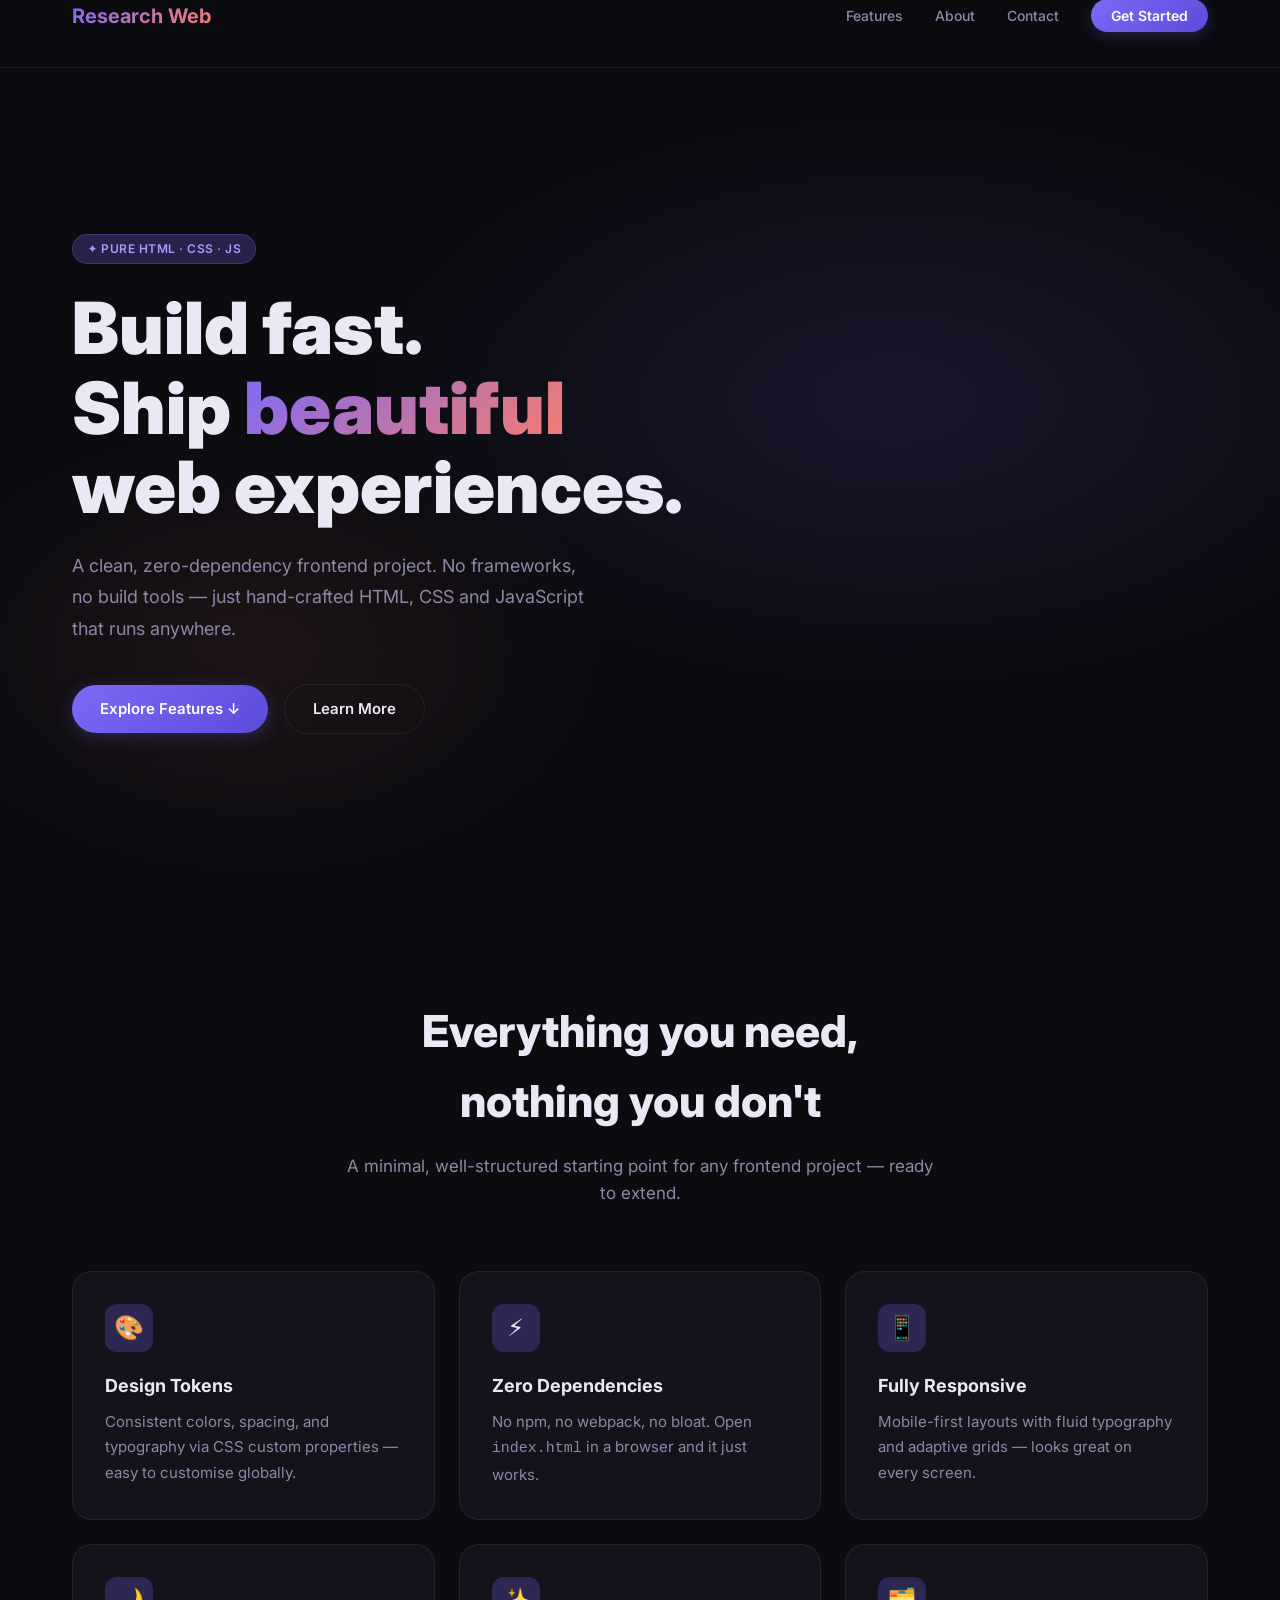
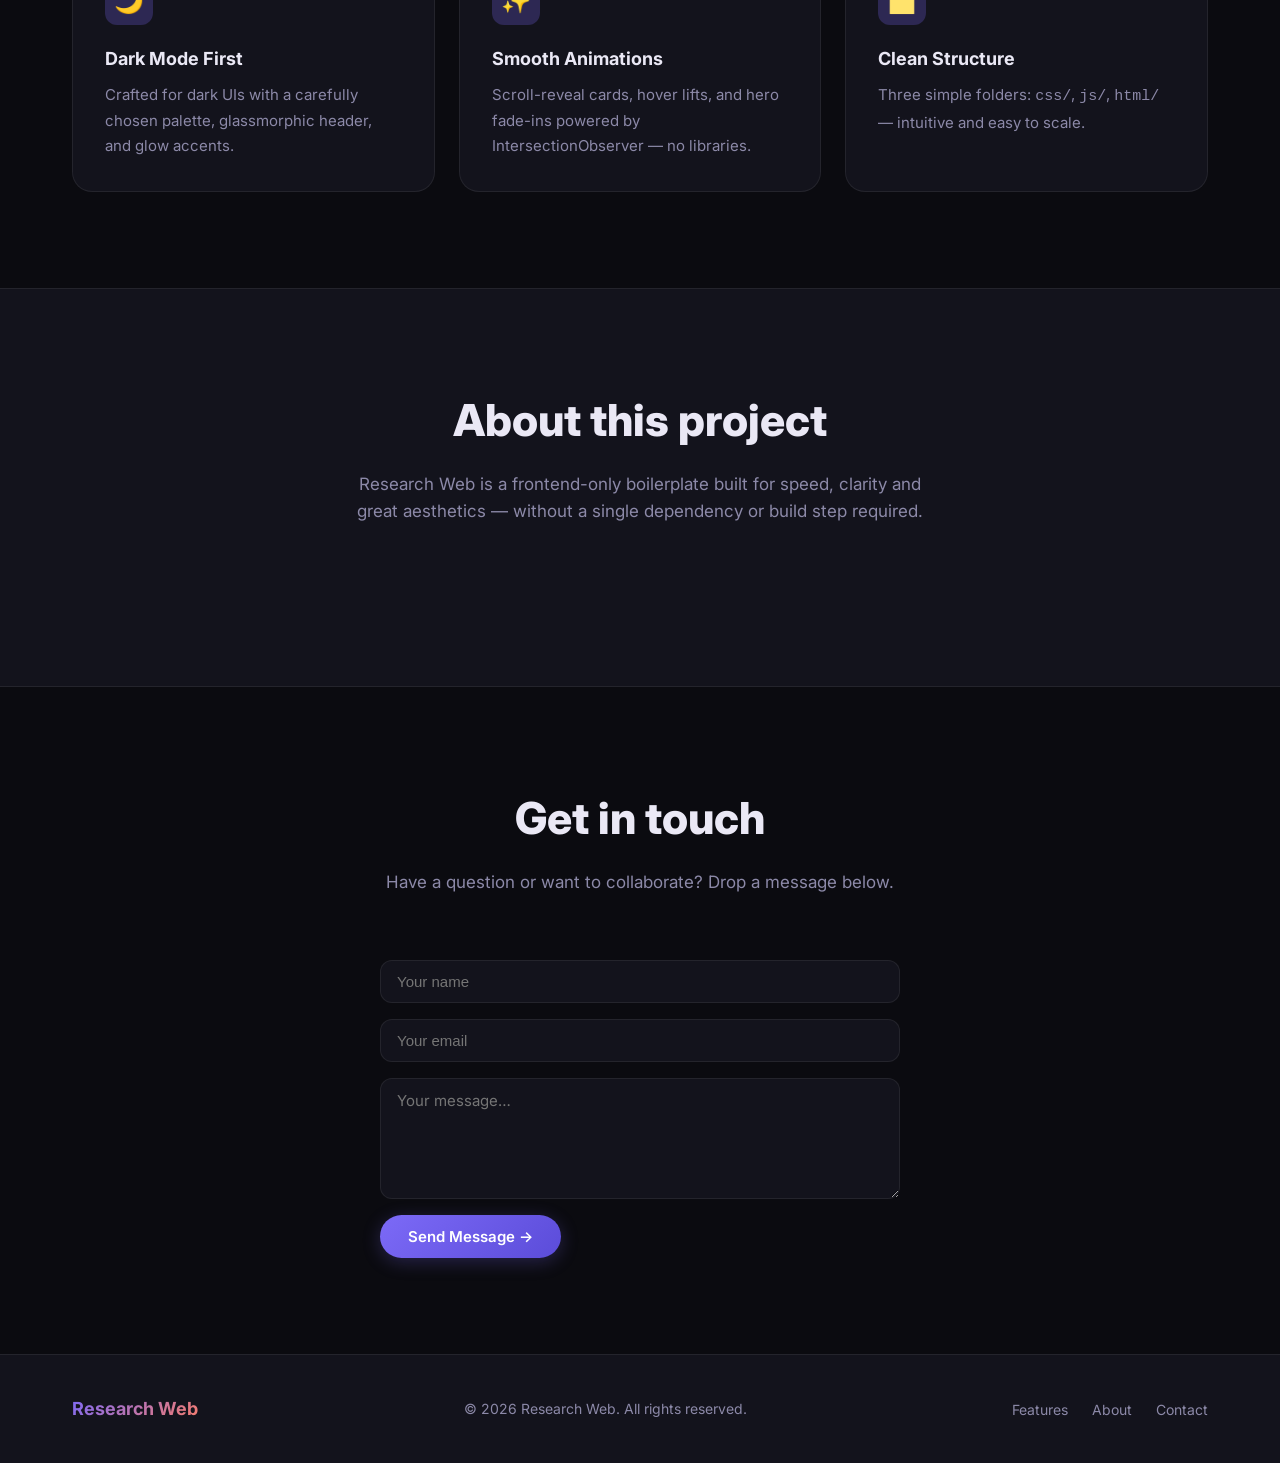
==== index.html @ eb52dd4f "set up" ====
<!DOCTYPE html>
<html lang="en">
<head>
  <meta charset="UTF-8" />
  <meta name="viewport" content="width=device-width, initial-scale=1.0" />
  <meta name="description" content="Research Web — A clean, modern frontend project built with HTML, CSS & JavaScript." />
  <title>Research Web</title>
  <link rel="stylesheet" href="css/style.css" />
</head>
<body>

  <!-- ══ HEADER ══ -->
  <header>
    <div class="container">
      <nav class="nav">
        <a href="index.html" class="nav__logo">Research Web</a>

        <ul class="nav__links" id="nav-links">
          <li><a href="#features" class="hide-mobile">Features</a></li>
          <li><a href="#about"    class="hide-mobile">About</a></li>
          <li><a href="#contact"  class="hide-mobile">Contact</a></li>
          <li><a href="#contact"  class="nav__cta">Get Started</a></li>
        </ul>

        <!-- Mobile hamburger -->
        <button id="hamburger" aria-label="Toggle menu" aria-expanded="false"
                style="display:none;flex-direction:column;gap:5px;padding:6px;">
          <span style="display:block;width:22px;height:2px;background:var(--clr-text);border-radius:2px;transition:var(--ease)"></span>
          <span style="display:block;width:22px;height:2px;background:var(--clr-text);border-radius:2px;transition:var(--ease)"></span>
          <span style="display:block;width:22px;height:2px;background:var(--clr-text);border-radius:2px;transition:var(--ease)"></span>
        </button>
      </nav>
    </div>
  </header>

  <!-- ══ HERO ══ -->
  <section class="hero">
    <div class="hero__bg"></div>
    <div class="container">
      <div class="hero__content">
        <div class="hero__badge">✦ Pure HTML · CSS · JS</div>
        <h1 class="hero__title">
          Build fast.<br />
          Ship <span class="gradient">beautiful</span><br />
          web experiences.
        </h1>
        <p class="hero__desc">
          A clean, zero-dependency frontend project. No frameworks, no build tools —
          just hand-crafted HTML, CSS and JavaScript that runs anywhere.
        </p>
        <div class="hero__actions">
          <a href="#features" class="btn btn--primary">Explore Features ↓</a>
          <a href="#about"    class="btn btn--outline">Learn More</a>
        </div>
      </div>
    </div>
  </section>

  <!-- ══ FEATURES ══ -->
  <section class="section" id="features">
    <div class="container">
      <div class="section-header">
        <h2>Everything you need, <span class="gradient-text">nothing you don't</span></h2>
        <p>A minimal, well-structured starting point for any frontend project — ready to extend.</p>
      </div>

      <div class="cards-grid">
        <article class="card">
          <div class="card__icon">🎨</div>
          <h3>Design Tokens</h3>
          <p>Consistent colors, spacing, and typography via CSS custom properties — easy to customise globally.</p>
        </article>

        <article class="card">
          <div class="card__icon">⚡</div>
          <h3>Zero Dependencies</h3>
          <p>No npm, no webpack, no bloat. Open <code>index.html</code> in a browser and it just works.</p>
        </article>

        <article class="card">
          <div class="card__icon">📱</div>
          <h3>Fully Responsive</h3>
          <p>Mobile-first layouts with fluid typography and adaptive grids — looks great on every screen.</p>
        </article>

        <article class="card">
          <div class="card__icon">🌙</div>
          <h3>Dark Mode First</h3>
          <p>Crafted for dark UIs with a carefully chosen palette, glassmorphic header, and glow accents.</p>
        </article>

        <article class="card">
          <div class="card__icon">✨</div>
          <h3>Smooth Animations</h3>
          <p>Scroll-reveal cards, hover lifts, and hero fade-ins powered by IntersectionObserver — no libraries.</p>
        </article>

        <article class="card">
          <div class="card__icon">🗂️</div>
          <h3>Clean Structure</h3>
          <p>Three simple folders: <code>css/</code>, <code>js/</code>, <code>html/</code> — intuitive and easy to scale.</p>
        </article>
      </div>
    </div>
  </section>

  <!-- ══ ABOUT ══ -->
  <section class="section section--alt" id="about">
    <div class="container">
      <div class="section-header">
        <h2>About this <span class="gradient-text">project</span></h2>
        <p>
          Research Web is a frontend-only boilerplate built for speed, clarity and great aesthetics —
          without a single dependency or build step required.
        </p>
      </div>
    </div>
  </section>

  <!-- ══ CONTACT ══ -->
  <section class="section" id="contact">
    <div class="container">
      <div class="section-header">
        <h2>Get in <span class="gradient-text">touch</span></h2>
        <p>Have a question or want to collaborate? Drop a message below.</p>
      </div>

      <form id="contact-form" style="max-width:520px;margin-inline:auto;display:flex;flex-direction:column;gap:1rem;">
        <input  type="text"  id="contact-name"  name="name"    placeholder="Your name"
                style="background:var(--clr-surface);border:1px solid var(--clr-border);border-radius:var(--radius-md);
                       padding:0.75rem 1rem;color:var(--clr-text);font-size:0.9375rem;transition:border-color var(--ease);"
                required />
        <input  type="email" id="contact-email" name="email"   placeholder="Your email"
                style="background:var(--clr-surface);border:1px solid var(--clr-border);border-radius:var(--radius-md);
                       padding:0.75rem 1rem;color:var(--clr-text);font-size:0.9375rem;transition:border-color var(--ease);"
                required />
        <textarea id="contact-msg" name="message" placeholder="Your message…" rows="5"
                style="background:var(--clr-surface);border:1px solid var(--clr-border);border-radius:var(--radius-md);
                       padding:0.75rem 1rem;color:var(--clr-text);font-size:0.9375rem;resize:vertical;
                       font-family:inherit;transition:border-color var(--ease);"
                required></textarea>
        <button type="submit" class="btn btn--primary" style="align-self:flex-start;">Send Message →</button>
      </form>
    </div>
  </section>

  <!-- ══ FOOTER ══ -->
  <footer>
    <div class="container">
      <div class="footer__inner">
        <span class="footer__logo">Research Web</span>
        <p class="footer__copy">© 2026 Research Web. All rights reserved.</p>
        <ul class="footer__links">
          <li><a href="#features">Features</a></li>
          <li><a href="#about">About</a></li>
          <li><a href="#contact">Contact</a></li>
        </ul>
      </div>
    </div>
  </footer>

  <script src="js/main.js"></script>
</body>
</html>
---- css/style.css ----
/* ============================================================
   style.css
   Research Web — Main Stylesheet
   ============================================================ */

/* ── Google Fonts ── */
@import url('https://fonts.googleapis.com/css2?family=Inter:wght@400;500;600;700;900&display=swap');

/* ── Design Tokens ── */
:root {
  --clr-bg:            #0b0b10;
  --clr-surface:       #13131c;
  --clr-surface-hover: #1c1c2b;
  --clr-border:        rgba(255, 255, 255, 0.07);

  --clr-primary:       #7c6af7;
  --clr-primary-glow:  rgba(124, 106, 247, 0.25);
  --clr-primary-light: #a898ff;
  --clr-accent:        #f77c6a;

  --clr-text:          #eae8f5;
  --clr-text-muted:    #8c89a8;

  --font:   'Inter', system-ui, sans-serif;

  --radius-sm:   6px;
  --radius-md:   12px;
  --radius-lg:   20px;
  --radius-full: 9999px;

  --shadow-md:   0 4px 20px rgba(0, 0, 0, 0.55);
  --shadow-glow: 0 0 28px rgba(124, 106, 247, 0.28);

  --ease: 260ms ease;
}

/* ── Reset ── */
*, *::before, *::after { box-sizing: border-box; margin: 0; padding: 0; }
html   { scroll-behavior: smooth; font-size: 16px; }
body   { font-family: var(--font); background: var(--clr-bg); color: var(--clr-text);
         line-height: 1.6; min-height: 100vh; -webkit-font-smoothing: antialiased; overflow-x: hidden; }
img    { display: block; max-width: 100%; }
ul     { list-style: none; }
a      { color: inherit; text-decoration: none; }
button { cursor: pointer; font-family: inherit; border: none; background: none; }

/* ── Scrollbar ── */
::-webkit-scrollbar        { width: 5px; }
::-webkit-scrollbar-track  { background: var(--clr-bg); }
::-webkit-scrollbar-thumb  { background: var(--clr-border); border-radius: var(--radius-full); }
::selection { background: var(--clr-primary); color: #fff; }

/* ── Layout ── */
.container {
  width: 100%;
  max-width: 1200px;
  margin-inline: auto;
  padding-inline: 2rem;
}

/* ── Header / Nav ── */
header {
  position: sticky;
  top: 0;
  z-index: 100;
  height: 68px;
  background: rgba(11, 11, 16, 0.85);
  border-bottom: 1px solid var(--clr-border);
  backdrop-filter: blur(16px);
  -webkit-backdrop-filter: blur(16px);
}

.nav {
  display: flex;
  align-items: center;
  justify-content: space-between;
  height: 100%;
}

.nav__logo {
  font-size: 1.25rem;
  font-weight: 700;
  background: linear-gradient(135deg, var(--clr-primary), var(--clr-accent));
  -webkit-background-clip: text;
  -webkit-text-fill-color: transparent;
  background-clip: text;
}

.nav__links {
  display: flex;
  align-items: center;
  gap: 2rem;
}

.nav__links a {
  font-size: 0.875rem;
  font-weight: 500;
  color: var(--clr-text-muted);
  transition: color var(--ease);
}
.nav__links a:hover { color: var(--clr-text); }
.nav__links a.active { color: var(--clr-primary); }

.nav__cta {
  padding: 0.5rem 1.25rem;
  background: linear-gradient(135deg, var(--clr-primary), #5b4cd9);
  color: #fff !important;
  border-radius: var(--radius-full);
  font-weight: 600 !important;
  box-shadow: 0 4px 16px var(--clr-primary-glow);
  transition: transform var(--ease), box-shadow var(--ease) !important;
}
.nav__cta:hover { transform: translateY(-2px); box-shadow: var(--shadow-glow) !important; color: #fff !important; }

/* ── Hero ── */
.hero {
  position: relative;
  display: flex;
  align-items: center;
  min-height: calc(100vh - 68px);
  padding-block: 5rem;
  overflow: hidden;
}

.hero__bg {
  position: absolute;
  inset: 0;
  background:
    radial-gradient(ellipse 60% 50% at 70% 40%, rgba(124, 106, 247, 0.12) 0%, transparent 70%),
    radial-gradient(ellipse 40% 40% at 20% 70%, rgba(247, 124, 106, 0.08) 0%, transparent 70%);
  pointer-events: none;
}

.hero__content {
  position: relative;
  max-width: 680px;
}

.hero__badge {
  display: inline-flex;
  align-items: center;
  gap: 0.4rem;
  padding: 0.3rem 0.9rem;
  background: var(--clr-primary-glow);
  border: 1px solid rgba(124, 106, 247, 0.3);
  border-radius: var(--radius-full);
  font-size: 0.75rem;
  font-weight: 600;
  color: var(--clr-primary-light);
  letter-spacing: 0.04em;
  text-transform: uppercase;
  margin-bottom: 1.5rem;
  animation: fadeInUp 0.5s ease both;
}

.hero__title {
  font-size: clamp(2.5rem, 6vw, 4.5rem);
  font-weight: 900;
  line-height: 1.1;
  margin-bottom: 1.5rem;
  animation: fadeInUp 0.5s 0.1s ease both;
}

.hero__title .gradient {
  background: linear-gradient(135deg, var(--clr-primary), var(--clr-accent));
  -webkit-background-clip: text;
  -webkit-text-fill-color: transparent;
  background-clip: text;
}

.hero__desc {
  font-size: 1.125rem;
  color: var(--clr-text-muted);
  max-width: 520px;
  margin-bottom: 2.5rem;
  animation: fadeInUp 0.5s 0.2s ease both;
  line-height: 1.75;
}

.hero__actions {
  display: flex;
  align-items: center;
  gap: 1rem;
  flex-wrap: wrap;
  animation: fadeInUp 0.5s 0.3s ease both;
}

/* ── Buttons ── */
.btn {
  display: inline-flex;
  align-items: center;
  gap: 0.4rem;
  padding: 0.75rem 1.75rem;
  font-size: 0.9375rem;
  font-weight: 600;
  border-radius: var(--radius-full);
  transition: all var(--ease);
  white-space: nowrap;
}

.btn--primary {
  background: linear-gradient(135deg, var(--clr-primary), #5b4cd9);
  color: #fff;
  box-shadow: 0 4px 18px var(--clr-primary-glow);
}
.btn--primary:hover { transform: translateY(-2px); box-shadow: var(--shadow-glow); }

.btn--outline {
  border: 1px solid var(--clr-border);
  color: var(--clr-text);
}
.btn--outline:hover { border-color: var(--clr-primary); color: var(--clr-primary); background: var(--clr-primary-glow); }

/* ── Section header ── */
.section-header {
  text-align: center;
  max-width: 600px;
  margin-inline: auto;
  margin-bottom: 4rem;
}
.section-header h2 { font-size: clamp(1.75rem, 3.5vw, 2.75rem); font-weight: 800; margin-bottom: 1rem; }
.section-header p  { color: var(--clr-text-muted); font-size: 1.0625rem; }

/* ── Cards Grid ── */
.cards-grid {
  display: grid;
  grid-template-columns: repeat(auto-fit, minmax(280px, 1fr));
  gap: 1.5rem;
}

.card {
  background: var(--clr-surface);
  border: 1px solid var(--clr-border);
  border-radius: var(--radius-lg);
  padding: 2rem;
  transition: border-color var(--ease), transform var(--ease), box-shadow var(--ease);
}
.card:hover { border-color: rgba(124, 106, 247, 0.35); transform: translateY(-5px); box-shadow: var(--shadow-md); }

.card__icon {
  width: 48px;
  height: 48px;
  background: var(--clr-primary-glow);
  border-radius: var(--radius-md);
  display: flex;
  align-items: center;
  justify-content: center;
  font-size: 1.5rem;
  margin-bottom: 1.25rem;
}

.card h3 { font-size: 1.125rem; font-weight: 700; margin-bottom: 0.5rem; }
.card p  { font-size: 0.9375rem; color: var(--clr-text-muted); line-height: 1.7; }

/* ── Section backgrounds ── */
.section { padding-block: 6rem; }
.section--alt { background: var(--clr-surface); border-top: 1px solid var(--clr-border); border-bottom: 1px solid var(--clr-border); }

/* ── Footer ── */
footer {
  background: var(--clr-surface);
  border-top: 1px solid var(--clr-border);
  padding-block: 2.5rem;
}

.footer__inner {
  display: flex;
  align-items: center;
  justify-content: space-between;
  flex-wrap: wrap;
  gap: 1rem;
}

.footer__logo {
  font-weight: 700;
  font-size: 1.125rem;
  background: linear-gradient(135deg, var(--clr-primary), var(--clr-accent));
  -webkit-background-clip: text;
  -webkit-text-fill-color: transparent;
  background-clip: text;
}

.footer__copy { font-size: 0.875rem; color: var(--clr-text-muted); }

.footer__links {
  display: flex;
  gap: 1.5rem;
}
.footer__links a { font-size: 0.875rem; color: var(--clr-text-muted); transition: color var(--ease); }
.footer__links a:hover { color: var(--clr-primary); }

/* ── Animations ── */
@keyframes fadeInUp {
  from { opacity: 0; transform: translateY(22px); }
  to   { opacity: 1; transform: translateY(0); }
}

/* ── Responsive ── */
@media (max-width: 768px) {
  .container { padding-inline: 1.25rem; }
  .section   { padding-block: 4rem; }
  .hero      { padding-block: 3rem; min-height: auto; }
  .nav__links .hide-mobile { display: none; }
  .footer__inner { flex-direction: column; text-align: center; }
  .footer__links { justify-content: center; }
}
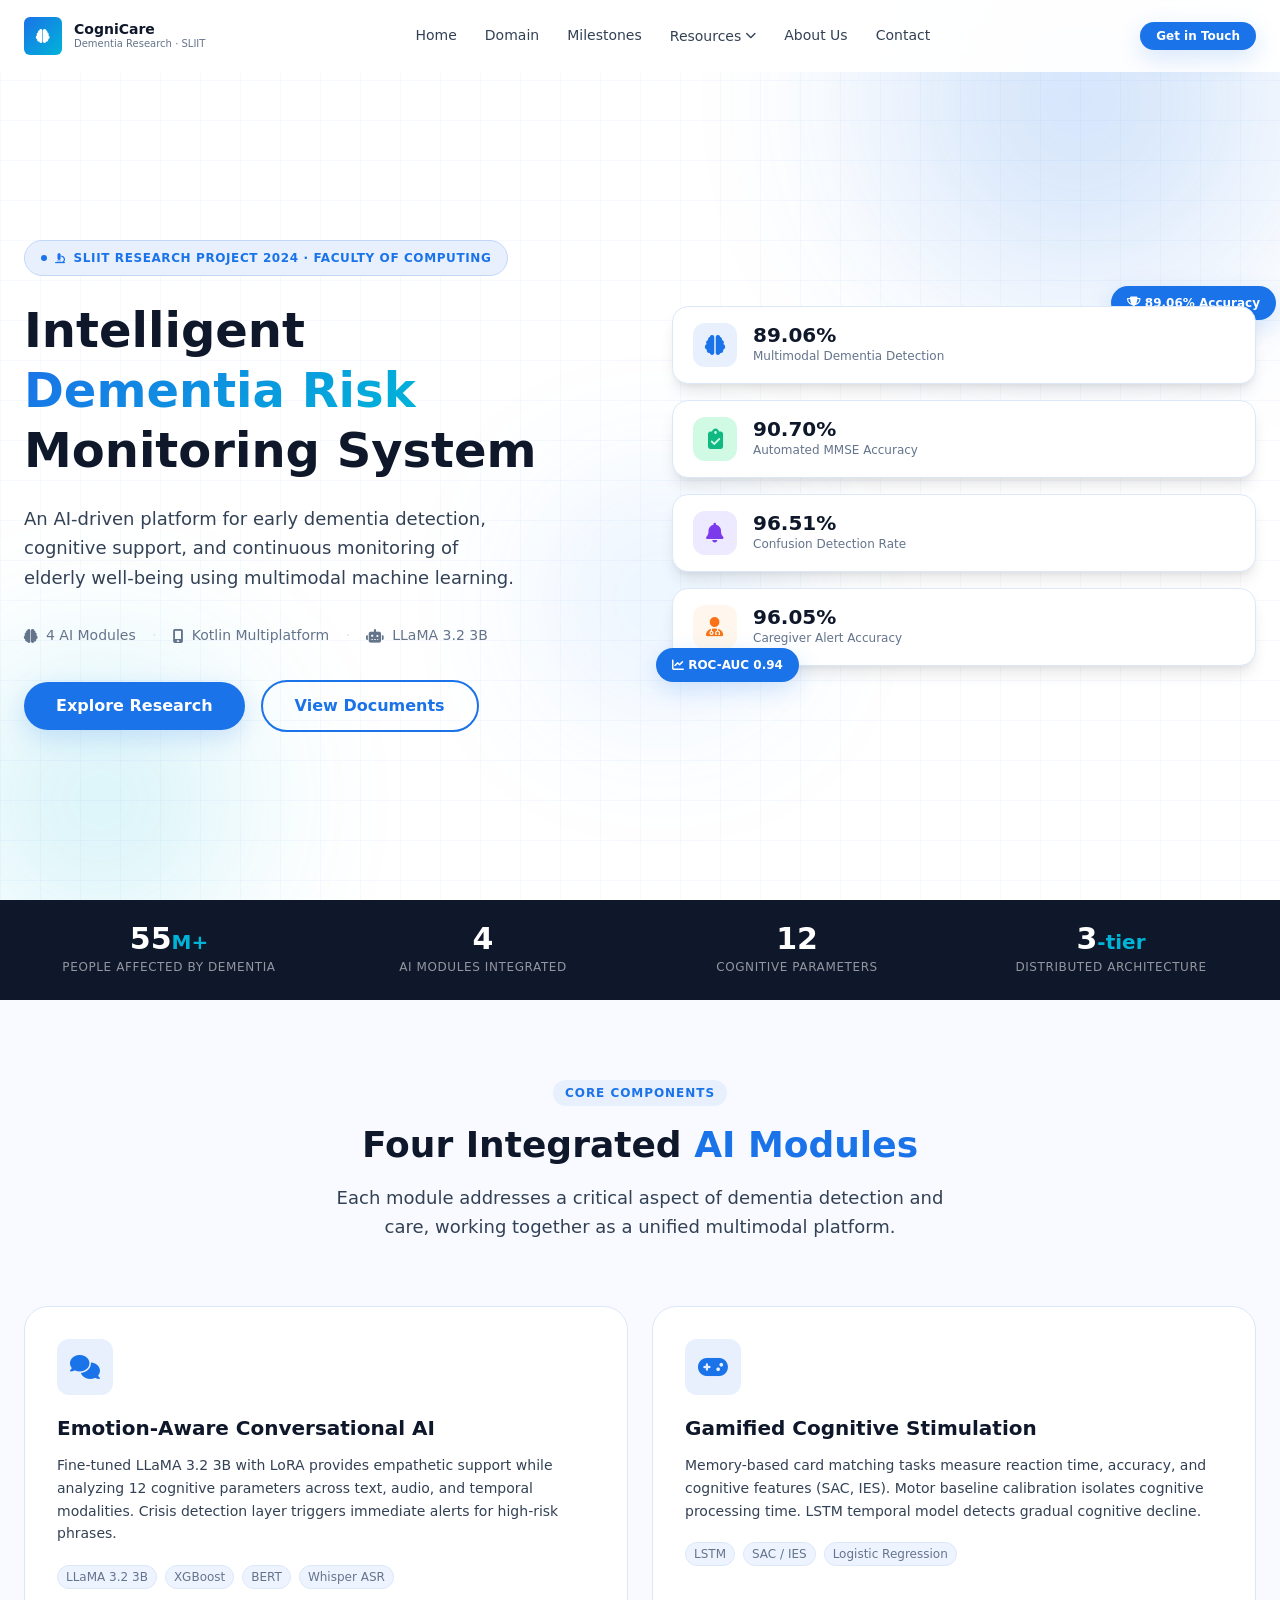
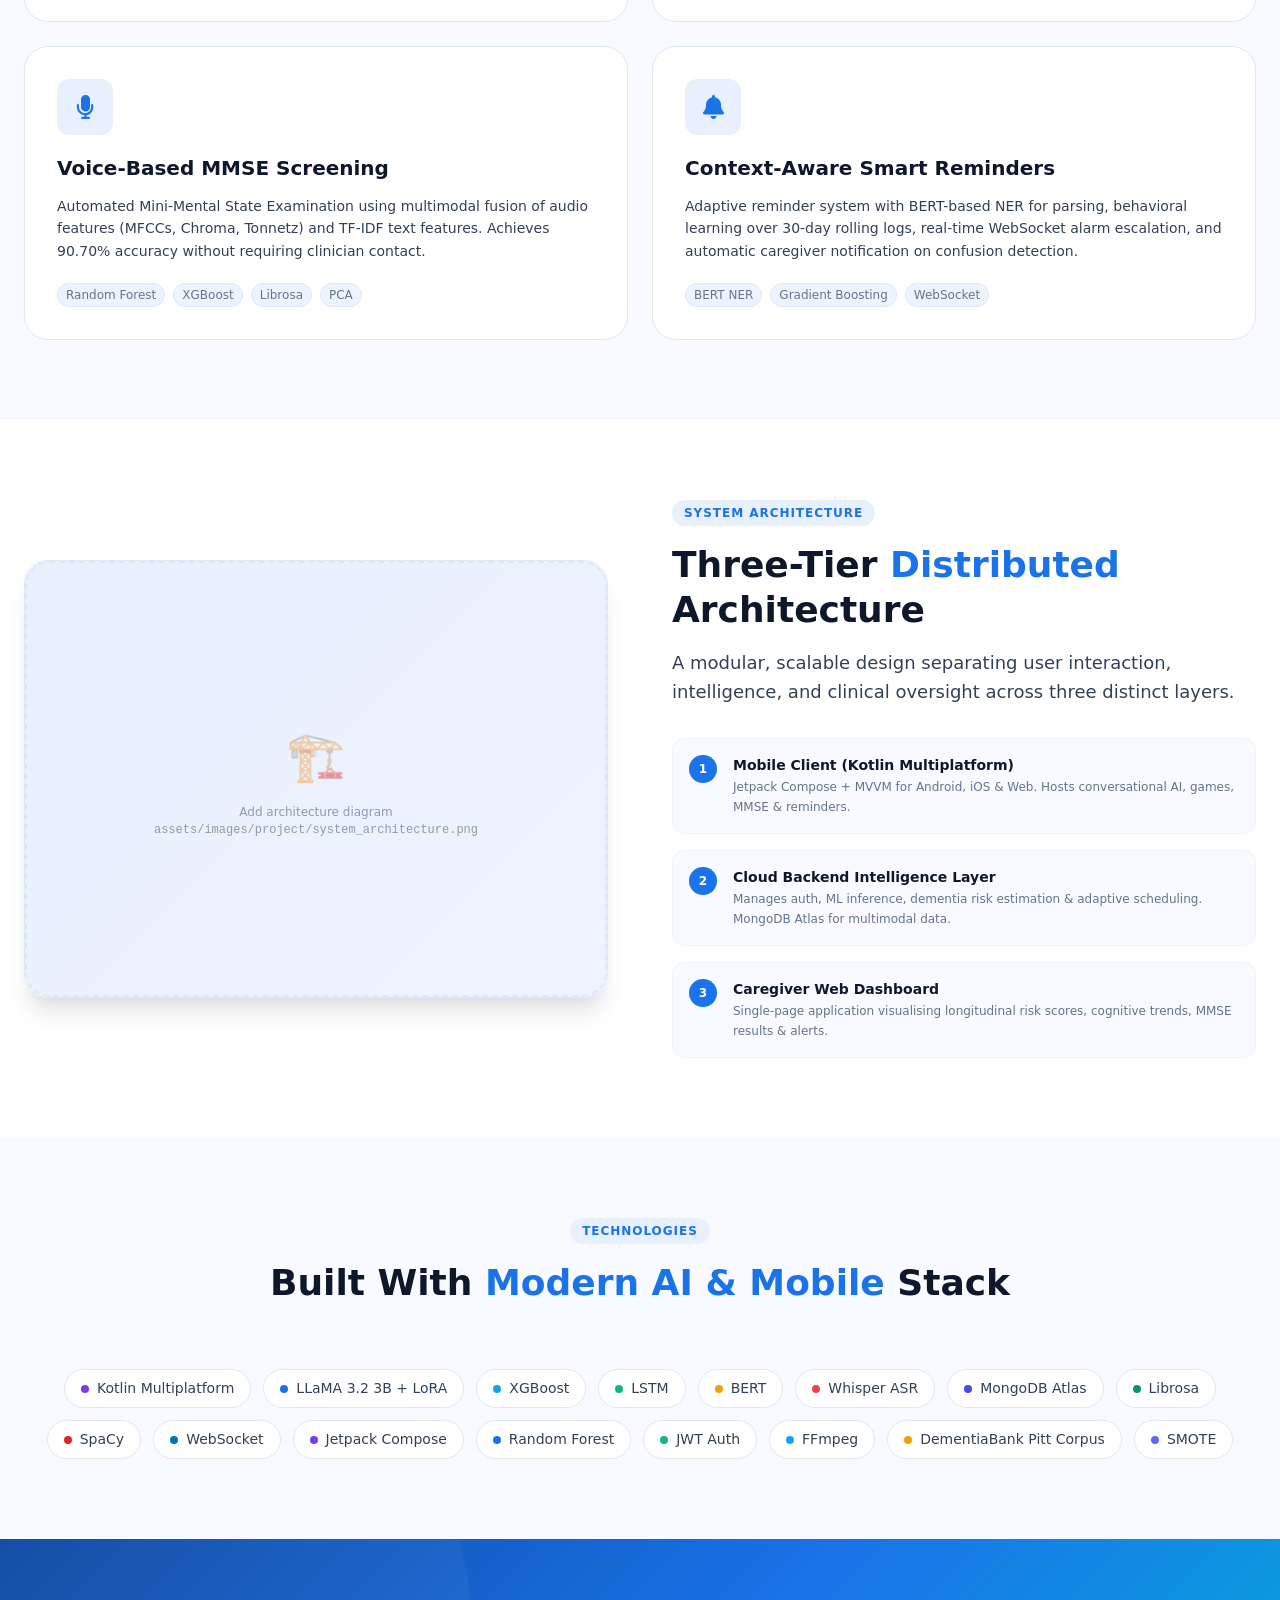
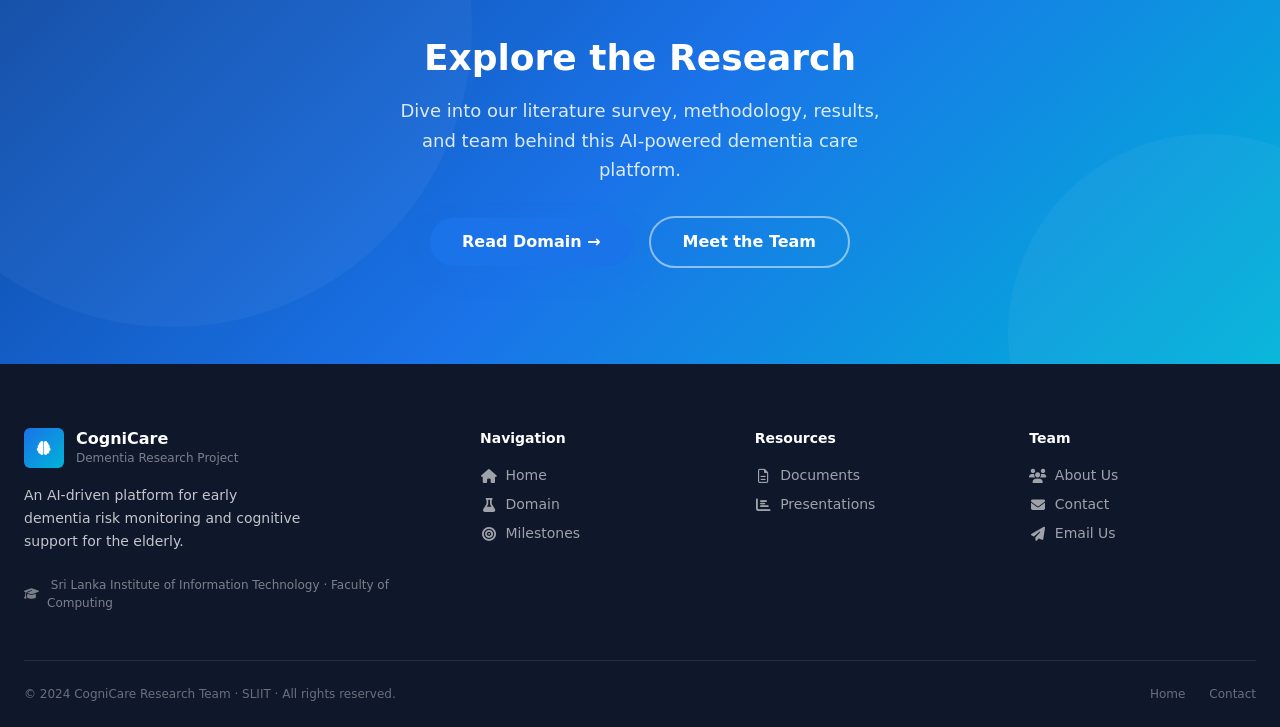
==== commit 5cc7de27: "basic web" ====
--- a/index.html
+++ b/index.html
@@ -3,162 +3,343 @@
 <head>
   <meta charset="UTF-8" />
   <meta name="viewport" content="width=device-width, initial-scale=1.0" />
-  <meta name="description" content="Research Web — A clean, modern frontend project built with HTML, CSS & JavaScript." />
-  <title>Research Web</title>
-  <link rel="stylesheet" href="css/style.css" />
+  <meta name="description" content="Intelligent Dementia Risk Monitoring and Cognitive Support System for the Elderly Well-being — SLIIT Research Project" />
+  <title>CogniCare — Dementia Risk Monitoring Research</title>
+
+  <!-- Design system -->
+  <link rel="stylesheet" href="css/main.css" />
+  <!-- Components -->
+  <link rel="stylesheet" href="css/components/navbar.css" />
+  <link rel="stylesheet" href="css/components/footer.css" />
+  <link rel="stylesheet" href="css/components/cards.css" />
+  <link rel="stylesheet" href="css/components/hero.css" />
+  <!-- Page styles -->
+  <link rel="stylesheet" href="css/pages/home.css" />
 </head>
 <body>
 
-  <!-- ══ HEADER ══ -->
-  <header>
-    <div class="container">
-      <nav class="nav">
-        <a href="index.html" class="nav__logo">Research Web</a>
-
-        <ul class="nav__links" id="nav-links">
-          <li><a href="#features" class="hide-mobile">Features</a></li>
-          <li><a href="#about"    class="hide-mobile">About</a></li>
-          <li><a href="#contact"  class="hide-mobile">Contact</a></li>
-          <li><a href="#contact"  class="nav__cta">Get Started</a></li>
-        </ul>
-
-        <!-- Mobile hamburger -->
-        <button id="hamburger" aria-label="Toggle menu" aria-expanded="false"
-                style="display:none;flex-direction:column;gap:5px;padding:6px;">
-          <span style="display:block;width:22px;height:2px;background:var(--clr-text);border-radius:2px;transition:var(--ease)"></span>
-          <span style="display:block;width:22px;height:2px;background:var(--clr-text);border-radius:2px;transition:var(--ease)"></span>
-          <span style="display:block;width:22px;height:2px;background:var(--clr-text);border-radius:2px;transition:var(--ease)"></span>
-        </button>
-      </nav>
-    </div>
-  </header>
+  <!-- ══ NAVBAR ══ -->
+  <header class="navbar" role="banner"></header>
 
   <!-- ══ HERO ══ -->
   <section class="hero">
-    <div class="hero__bg"></div>
-    <div class="container">
+    <div class="hero__bg">
+      <div class="hero__blob hero__blob--1"></div>
+      <div class="hero__blob hero__blob--2"></div>
+      <div class="hero__blob hero__blob--3"></div>
+      <div class="hero__grid"></div>
+    </div>
+
+    <div class="hero__inner">
+      <!-- Left: Content -->
       <div class="hero__content">
-        <div class="hero__badge">✦ Pure HTML · CSS · JS</div>
+        <div class="hero__tag">
+          <span class="hero__tag-dot"></span>
+          <i class="fa-solid fa-microscope" style="font-size:10px"></i>
+          SLIIT Research Project 2024 · Faculty of Computing
+        </div>
+
         <h1 class="hero__title">
-          Build fast.<br />
-          Ship <span class="gradient">beautiful</span><br />
-          web experiences.
+          Intelligent<br />
+          <span class="hero__title-highlight">Dementia Risk</span><br />
+          Monitoring System
         </h1>
-        <p class="hero__desc">
-          A clean, zero-dependency frontend project. No frameworks, no build tools —
-          just hand-crafted HTML, CSS and JavaScript that runs anywhere.
+
+        <p class="hero__subtitle">
+          An AI-driven platform for early dementia detection, cognitive support,
+          and continuous monitoring of elderly well-being using multimodal machine learning.
         </p>
+
+        <div class="hero__meta">
+          <span class="hero__meta-item"><i class="fa-solid fa-brain"></i> 4 AI Modules</span>
+          <span class="hero__meta-dot">·</span>
+          <span class="hero__meta-item"><i class="fa-solid fa-mobile-screen"></i> Kotlin Multiplatform</span>
+          <span class="hero__meta-dot">·</span>
+          <span class="hero__meta-item"><i class="fa-solid fa-robot"></i> LLaMA 3.2 3B</span>
+        </div>
+
         <div class="hero__actions">
-          <a href="#features" class="btn btn--primary">Explore Features ↓</a>
-          <a href="#about"    class="btn btn--outline">Learn More</a>
-        </div>
-      </div>
-    </div>
-  </section>
-
-  <!-- ══ FEATURES ══ -->
-  <section class="section" id="features">
+          <a href="html/domain.html" class="btn btn--primary btn--lg">Explore Research</a>
+          <a href="html/documents.html" class="btn btn--outline btn--lg">View Documents</a>
+        </div>
+      </div>
+
+      <!-- Right: Metrics visual -->
+      <div class="hero__visual">
+        <div class="hero__float-badge hero__float-badge--1">
+          <i class="fa-solid fa-trophy"></i> 89.06% Accuracy
+        </div>
+
+        <div class="hero__card-stack">
+          <div class="hero__metric">
+            <div class="hero__metric-icon hero__metric-icon--blue">
+              <i class="fa-solid fa-brain" style="color:var(--clr-primary)"></i>
+            </div>
+            <div class="hero__metric-body">
+              <div class="hero__metric-value"
+                   data-counter data-target="89.06" data-suffix="%" data-decimals="2">89.06%</div>
+              <div class="hero__metric-label">Multimodal Dementia Detection</div>
+            </div>
+          </div>
+
+          <div class="hero__metric">
+            <div class="hero__metric-icon hero__metric-icon--green">
+              <i class="fa-solid fa-clipboard-check" style="color:#10b981"></i>
+            </div>
+            <div class="hero__metric-body">
+              <div class="hero__metric-value"
+                   data-counter data-target="90.70" data-suffix="%" data-decimals="2">90.70%</div>
+              <div class="hero__metric-label">Automated MMSE Accuracy</div>
+            </div>
+          </div>
+
+          <div class="hero__metric">
+            <div class="hero__metric-icon hero__metric-icon--purple">
+              <i class="fa-solid fa-bell" style="color:#7c3aed"></i>
+            </div>
+            <div class="hero__metric-body">
+              <div class="hero__metric-value"
+                   data-counter data-target="96.51" data-suffix="%" data-decimals="2">96.51%</div>
+              <div class="hero__metric-label">Confusion Detection Rate</div>
+            </div>
+          </div>
+
+          <div class="hero__metric">
+            <div class="hero__metric-icon hero__metric-icon--orange">
+              <i class="fa-solid fa-user-doctor" style="color:#f97316"></i>
+            </div>
+            <div class="hero__metric-body">
+              <div class="hero__metric-value"
+                   data-counter data-target="96.05" data-suffix="%" data-decimals="2">96.05%</div>
+              <div class="hero__metric-label">Caregiver Alert Accuracy</div>
+            </div>
+          </div>
+        </div>
+
+        <div class="hero__float-badge hero__float-badge--2">
+          <i class="fa-solid fa-chart-line"></i> ROC-AUC 0.94
+        </div>
+      </div>
+    </div>
+  </section>
+
+  <!-- ══ STATS BAR ══ -->
+  <div class="stats-bar">
+    <div class="container">
+      <div class="stats-bar__inner">
+        <div class="stats-bar__item">
+          <div class="stats-bar__value">
+            <span data-counter data-target="55" data-suffix="">55</span><span class="unit">M+</span>
+          </div>
+          <div class="stats-bar__label">People Affected by Dementia</div>
+        </div>
+        <div class="stats-bar__item">
+          <div class="stats-bar__value">
+            <span data-counter data-target="4">4</span><span class="unit"></span>
+          </div>
+          <div class="stats-bar__label">AI Modules Integrated</div>
+        </div>
+        <div class="stats-bar__item">
+          <div class="stats-bar__value">
+            <span data-counter data-target="12">12</span><span class="unit"></span>
+          </div>
+          <div class="stats-bar__label">Cognitive Parameters</div>
+        </div>
+        <div class="stats-bar__item">
+          <div class="stats-bar__value">
+            <span data-counter data-target="3">3</span><span class="unit">-tier</span>
+          </div>
+          <div class="stats-bar__label">Distributed Architecture</div>
+        </div>
+      </div>
+    </div>
+  </div>
+
+  <!-- ══ MODULES ══ -->
+  <section class="section modules-section">
     <div class="container">
       <div class="section-header">
-        <h2>Everything you need, <span class="gradient-text">nothing you don't</span></h2>
-        <p>A minimal, well-structured starting point for any frontend project — ready to extend.</p>
-      </div>
-
-      <div class="cards-grid">
-        <article class="card">
-          <div class="card__icon">🎨</div>
-          <h3>Design Tokens</h3>
-          <p>Consistent colors, spacing, and typography via CSS custom properties — easy to customise globally.</p>
-        </article>
-
-        <article class="card">
-          <div class="card__icon">⚡</div>
-          <h3>Zero Dependencies</h3>
-          <p>No npm, no webpack, no bloat. Open <code>index.html</code> in a browser and it just works.</p>
-        </article>
-
-        <article class="card">
-          <div class="card__icon">📱</div>
-          <h3>Fully Responsive</h3>
-          <p>Mobile-first layouts with fluid typography and adaptive grids — looks great on every screen.</p>
-        </article>
-
-        <article class="card">
-          <div class="card__icon">🌙</div>
-          <h3>Dark Mode First</h3>
-          <p>Crafted for dark UIs with a carefully chosen palette, glassmorphic header, and glow accents.</p>
-        </article>
-
-        <article class="card">
-          <div class="card__icon">✨</div>
-          <h3>Smooth Animations</h3>
-          <p>Scroll-reveal cards, hover lifts, and hero fade-ins powered by IntersectionObserver — no libraries.</p>
-        </article>
-
-        <article class="card">
-          <div class="card__icon">🗂️</div>
-          <h3>Clean Structure</h3>
-          <p>Three simple folders: <code>css/</code>, <code>js/</code>, <code>html/</code> — intuitive and easy to scale.</p>
-        </article>
-      </div>
-    </div>
-  </section>
-
-  <!-- ══ ABOUT ══ -->
-  <section class="section section--alt" id="about">
-    <div class="container">
-      <div class="section-header">
-        <h2>About this <span class="gradient-text">project</span></h2>
-        <p>
-          Research Web is a frontend-only boilerplate built for speed, clarity and great aesthetics —
-          without a single dependency or build step required.
+        <span class="section-label">Core Components</span>
+        <h2 class="section-title">Four Integrated <span>AI Modules</span></h2>
+        <p class="section-desc">
+          Each module addresses a critical aspect of dementia detection and care,
+          working together as a unified multimodal platform.
         </p>
       </div>
-    </div>
-  </section>
-
-  <!-- ══ CONTACT ══ -->
-  <section class="section" id="contact">
-    <div class="container">
-      <div class="section-header">
-        <h2>Get in <span class="gradient-text">touch</span></h2>
-        <p>Have a question or want to collaborate? Drop a message below.</p>
-      </div>
-
-      <form id="contact-form" style="max-width:520px;margin-inline:auto;display:flex;flex-direction:column;gap:1rem;">
-        <input  type="text"  id="contact-name"  name="name"    placeholder="Your name"
-                style="background:var(--clr-surface);border:1px solid var(--clr-border);border-radius:var(--radius-md);
-                       padding:0.75rem 1rem;color:var(--clr-text);font-size:0.9375rem;transition:border-color var(--ease);"
-                required />
-        <input  type="email" id="contact-email" name="email"   placeholder="Your email"
-                style="background:var(--clr-surface);border:1px solid var(--clr-border);border-radius:var(--radius-md);
-                       padding:0.75rem 1rem;color:var(--clr-text);font-size:0.9375rem;transition:border-color var(--ease);"
-                required />
-        <textarea id="contact-msg" name="message" placeholder="Your message…" rows="5"
-                style="background:var(--clr-surface);border:1px solid var(--clr-border);border-radius:var(--radius-md);
-                       padding:0.75rem 1rem;color:var(--clr-text);font-size:0.9375rem;resize:vertical;
-                       font-family:inherit;transition:border-color var(--ease);"
-                required></textarea>
-        <button type="submit" class="btn btn--primary" style="align-self:flex-start;">Send Message →</button>
-      </form>
+
+      <div class="modules-grid" data-stagger>
+
+        <div class="feature-card reveal">
+          <div class="feature-card__icon"><i class="fa-solid fa-comments"></i></div>
+          <h3 class="feature-card__title">Emotion-Aware Conversational AI</h3>
+          <p class="feature-card__desc">
+            Fine-tuned LLaMA 3.2 3B with LoRA provides empathetic support while analyzing
+            12 cognitive parameters across text, audio, and temporal modalities. Crisis
+            detection layer triggers immediate alerts for high-risk phrases.
+          </p>
+          <div class="feature-card__tags">
+            <span class="feature-card__tag">LLaMA 3.2 3B</span>
+            <span class="feature-card__tag">XGBoost</span>
+            <span class="feature-card__tag">BERT</span>
+            <span class="feature-card__tag">Whisper ASR</span>
+          </div>
+        </div>
+
+        <div class="feature-card reveal reveal-delay-1">
+          <div class="feature-card__icon"><i class="fa-solid fa-gamepad"></i></div>
+          <h3 class="feature-card__title">Gamified Cognitive Stimulation</h3>
+          <p class="feature-card__desc">
+            Memory-based card matching tasks measure reaction time, accuracy, and cognitive
+            features (SAC, IES). Motor baseline calibration isolates cognitive processing
+            time. LSTM temporal model detects gradual cognitive decline.
+          </p>
+          <div class="feature-card__tags">
+            <span class="feature-card__tag">LSTM</span>
+            <span class="feature-card__tag">SAC / IES</span>
+            <span class="feature-card__tag">Logistic Regression</span>
+          </div>
+        </div>
+
+        <div class="feature-card reveal reveal-delay-2">
+          <div class="feature-card__icon"><i class="fa-solid fa-microphone"></i></div>
+          <h3 class="feature-card__title">Voice-Based MMSE Screening</h3>
+          <p class="feature-card__desc">
+            Automated Mini-Mental State Examination using multimodal fusion of audio
+            features (MFCCs, Chroma, Tonnetz) and TF-IDF text features. Achieves
+            90.70% accuracy without requiring clinician contact.
+          </p>
+          <div class="feature-card__tags">
+            <span class="feature-card__tag">Random Forest</span>
+            <span class="feature-card__tag">XGBoost</span>
+            <span class="feature-card__tag">Librosa</span>
+            <span class="feature-card__tag">PCA</span>
+          </div>
+        </div>
+
+        <div class="feature-card reveal reveal-delay-3">
+          <div class="feature-card__icon"><i class="fa-solid fa-bell"></i></div>
+          <h3 class="feature-card__title">Context-Aware Smart Reminders</h3>
+          <p class="feature-card__desc">
+            Adaptive reminder system with BERT-based NER for parsing, behavioral learning
+            over 30-day rolling logs, real-time WebSocket alarm escalation, and automatic
+            caregiver notification on confusion detection.
+          </p>
+          <div class="feature-card__tags">
+            <span class="feature-card__tag">BERT NER</span>
+            <span class="feature-card__tag">Gradient Boosting</span>
+            <span class="feature-card__tag">WebSocket</span>
+          </div>
+        </div>
+
+      </div>
+    </div>
+  </section>
+
+  <!-- ══ ARCHITECTURE ══ -->
+  <section class="section arch-section">
+    <div class="container">
+      <div class="arch-inner">
+        <!-- Visual -->
+        <div class="reveal-left">
+          <div class="arch-visual">
+            <!-- Replace src with: assets/images/project/system_architecture.png -->
+            <img src="assets/images/project/system_architecture.png"
+                 alt="Three-tier system architecture diagram"
+                 onerror="this.parentElement.innerHTML='<div class=\'arch-visual-placeholder\'><div class=\'arch-visual-placeholder__icon\'>🏗️</div><div class=\'arch-visual-placeholder__text\'>Add architecture diagram<br><code>assets/images/project/system_architecture.png</code></div></div>'" />
+          </div>
+        </div>
+
+        <!-- Text -->
+        <div class="reveal-right">
+          <span class="section-label">System Architecture</span>
+          <h2 class="section-title" style="text-align:left;margin-bottom:var(--space-4)">
+            Three-Tier <span>Distributed</span> Architecture
+          </h2>
+          <p class="section-desc" style="text-align:left;margin-inline:0;margin-bottom:var(--space-8)">
+            A modular, scalable design separating user interaction, intelligence,
+            and clinical oversight across three distinct layers.
+          </p>
+
+          <div class="arch-list">
+            <div class="arch-list-item">
+              <div class="arch-list-item__num">1</div>
+              <div>
+                <div class="arch-list-item__title">Mobile Client (Kotlin Multiplatform)</div>
+                <div class="arch-list-item__desc">Jetpack Compose + MVVM for Android, iOS &amp; Web. Hosts conversational AI, games, MMSE &amp; reminders.</div>
+              </div>
+            </div>
+            <div class="arch-list-item">
+              <div class="arch-list-item__num">2</div>
+              <div>
+                <div class="arch-list-item__title">Cloud Backend Intelligence Layer</div>
+                <div class="arch-list-item__desc">Manages auth, ML inference, dementia risk estimation &amp; adaptive scheduling. MongoDB Atlas for multimodal data.</div>
+              </div>
+            </div>
+            <div class="arch-list-item">
+              <div class="arch-list-item__num">3</div>
+              <div>
+                <div class="arch-list-item__title">Caregiver Web Dashboard</div>
+                <div class="arch-list-item__desc">Single-page application visualising longitudinal risk scores, cognitive trends, MMSE results &amp; alerts.</div>
+              </div>
+            </div>
+          </div>
+        </div>
+      </div>
+    </div>
+  </section>
+
+  <!-- ══ TECH STACK ══ -->
+  <section class="section tech-section">
+    <div class="container">
+      <div class="section-header reveal">
+        <span class="section-label">Technologies</span>
+        <h2 class="section-title">Built With <span>Modern AI & Mobile</span> Stack</h2>
+      </div>
+
+      <div class="tech-grid reveal">
+        <span class="tech-pill"><span class="tech-pill__dot" style="background:#7c3aed"></span>Kotlin Multiplatform</span>
+        <span class="tech-pill"><span class="tech-pill__dot" style="background:#1a73e8"></span>LLaMA 3.2 3B + LoRA</span>
+        <span class="tech-pill"><span class="tech-pill__dot" style="background:#0ea5e9"></span>XGBoost</span>
+        <span class="tech-pill"><span class="tech-pill__dot" style="background:#10b981"></span>LSTM</span>
+        <span class="tech-pill"><span class="tech-pill__dot" style="background:#f59e0b"></span>BERT</span>
+        <span class="tech-pill"><span class="tech-pill__dot" style="background:#ef4444"></span>Whisper ASR</span>
+        <span class="tech-pill"><span class="tech-pill__dot" style="background:#4f46e5"></span>MongoDB Atlas</span>
+        <span class="tech-pill"><span class="tech-pill__dot" style="background:#059669"></span>Librosa</span>
+        <span class="tech-pill"><span class="tech-pill__dot" style="background:#dc2626"></span>SpaCy</span>
+        <span class="tech-pill"><span class="tech-pill__dot" style="background:#0077b6"></span>WebSocket</span>
+        <span class="tech-pill"><span class="tech-pill__dot" style="background:#7c3aed"></span>Jetpack Compose</span>
+        <span class="tech-pill"><span class="tech-pill__dot" style="background:#1a73e8"></span>Random Forest</span>
+        <span class="tech-pill"><span class="tech-pill__dot" style="background:#10b981"></span>JWT Auth</span>
+        <span class="tech-pill"><span class="tech-pill__dot" style="background:#0ea5e9"></span>FFmpeg</span>
+        <span class="tech-pill"><span class="tech-pill__dot" style="background:#f59e0b"></span>DementiaBank Pitt Corpus</span>
+        <span class="tech-pill"><span class="tech-pill__dot" style="background:#6366f1"></span>SMOTE</span>
+      </div>
+    </div>
+  </section>
+
+  <!-- ══ CTA ══ -->
+  <section class="cta-section">
+    <div class="container">
+      <div class="reveal">
+        <h2 class="cta-section__title">Explore the Research</h2>
+        <p class="cta-section__desc">
+          Dive into our literature survey, methodology, results, and team behind
+          this AI-powered dementia care platform.
+        </p>
+        <div class="flex-center gap-4" style="flex-wrap:wrap">
+          <a href="html/domain.html" class="btn btn--primary btn--lg">Read Domain →</a>
+          <a href="html/about.html" class="btn btn--outline btn--lg">Meet the Team</a>
+        </div>
+      </div>
     </div>
   </section>
 
   <!-- ══ FOOTER ══ -->
-  <footer>
-    <div class="container">
-      <div class="footer__inner">
-        <span class="footer__logo">Research Web</span>
-        <p class="footer__copy">© 2026 Research Web. All rights reserved.</p>
-        <ul class="footer__links">
-          <li><a href="#features">Features</a></li>
-          <li><a href="#about">About</a></li>
-          <li><a href="#contact">Contact</a></li>
-        </ul>
-      </div>
-    </div>
-  </footer>
-
+  <footer class="footer"></footer>
+
+  <!-- Scripts -->
   <script src="js/main.js"></script>
+  <script src="js/components/navbar.js"></script>
+  <script src="js/components/animations.js"></script>
 </body>
 </html>
--- a/css/main.css
+++ b/css/main.css
@@ -0,0 +1,468 @@
+/* ============================================================
+   main.css — Core design system, reset, variables, typography
+   ============================================================ */
+
+/* ── CSS Custom Properties ── */
+:root {
+  /* Primary palette */
+  --clr-primary:        #1a73e8;
+  --clr-primary-dark:   #0d47a1;
+  --clr-primary-light:  #4a9eff;
+  --clr-primary-pale:   #e8f0fe;
+  --clr-primary-muted:  #c2d7f8;
+
+  /* Secondary / accent */
+  --clr-secondary:      #0077b6;
+  --clr-accent:         #00b4d8;
+  --clr-accent-light:   #90e0ef;
+
+  /* Neutrals */
+  --clr-bg:             #ffffff;
+  --clr-surface:        #f8faff;
+  --clr-surface-alt:    #eef4ff;
+  --clr-border:         #dce8f8;
+  --clr-border-light:   #edf2fb;
+
+  /* Text */
+  --clr-text:           #0f172a;
+  --clr-text-secondary: #334155;
+  --clr-text-muted:     #64748b;
+  --clr-text-light:     #94a3b8;
+
+  /* Status */
+  --clr-success:        #10b981;
+  --clr-warning:        #f59e0b;
+  --clr-error:          #ef4444;
+
+  /* Typography */
+  --font-sans:  'Inter', 'Segoe UI', system-ui, -apple-system, sans-serif;
+  --font-mono:  'Fira Code', 'Cascadia Code', monospace;
+
+  --text-xs:    0.75rem;
+  --text-sm:    0.875rem;
+  --text-base:  1rem;
+  --text-lg:    1.125rem;
+  --text-xl:    1.25rem;
+  --text-2xl:   1.5rem;
+  --text-3xl:   1.875rem;
+  --text-4xl:   2.25rem;
+  --text-5xl:   3rem;
+  --text-6xl:   3.75rem;
+
+  --fw-regular: 400;
+  --fw-medium:  500;
+  --fw-semi:    600;
+  --fw-bold:    700;
+  --fw-black:   900;
+
+  --lh-tight:   1.25;
+  --lh-snug:    1.375;
+  --lh-normal:  1.5;
+  --lh-relaxed: 1.625;
+  --lh-loose:   2;
+
+  /* Spacing */
+  --space-1:  0.25rem;
+  --space-2:  0.5rem;
+  --space-3:  0.75rem;
+  --space-4:  1rem;
+  --space-5:  1.25rem;
+  --space-6:  1.5rem;
+  --space-8:  2rem;
+  --space-10: 2.5rem;
+  --space-12: 3rem;
+  --space-16: 4rem;
+  --space-20: 5rem;
+  --space-24: 6rem;
+  --space-32: 8rem;
+
+  /* Borders */
+  --radius-sm:   6px;
+  --radius:      12px;
+  --radius-lg:   16px;
+  --radius-xl:   24px;
+  --radius-full: 9999px;
+
+  /* Shadows */
+  --shadow-xs:  0 1px 2px rgba(0,0,0,0.05);
+  --shadow-sm:  0 1px 3px rgba(0,0,0,0.1), 0 1px 2px rgba(0,0,0,0.06);
+  --shadow-md:  0 4px 6px -1px rgba(0,0,0,0.1), 0 2px 4px -1px rgba(0,0,0,0.06);
+  --shadow-lg:  0 10px 15px -3px rgba(0,0,0,0.1), 0 4px 6px -2px rgba(0,0,0,0.05);
+  --shadow-xl:  0 20px 25px -5px rgba(0,0,0,0.1), 0 10px 10px -5px rgba(0,0,0,0.04);
+  --shadow-blue: 0 8px 24px rgba(26, 115, 232, 0.18);
+
+  /* Transitions */
+  --ease:        all 0.3s cubic-bezier(0.4, 0, 0.2, 1);
+  --ease-fast:   all 0.15s cubic-bezier(0.4, 0, 0.2, 1);
+  --ease-slow:   all 0.5s cubic-bezier(0.4, 0, 0.2, 1);
+
+  /* Layout */
+  --container-sm:  640px;
+  --container-md:  768px;
+  --container-lg:  1024px;
+  --container-xl:  1280px;
+  --container-2xl: 1440px;
+
+  --nav-h: 72px;
+}
+
+/* ── Reset & Base ── */
+*, *::before, *::after {
+  box-sizing: border-box;
+  margin: 0;
+  padding: 0;
+}
+
+html {
+  scroll-behavior: smooth;
+  font-size: 16px;
+  -webkit-text-size-adjust: 100%;
+}
+
+body {
+  font-family: var(--font-sans);
+  font-size: var(--text-base);
+  font-weight: var(--fw-regular);
+  line-height: var(--lh-normal);
+  color: var(--clr-text);
+  background-color: var(--clr-bg);
+  -webkit-font-smoothing: antialiased;
+  -moz-osx-font-smoothing: grayscale;
+  overflow-x: hidden;
+}
+
+img, video {
+  max-width: 100%;
+  height: auto;
+  display: block;
+}
+
+a {
+  color: inherit;
+  text-decoration: none;
+}
+
+ul, ol { list-style: none; }
+
+button {
+  cursor: pointer;
+  border: none;
+  background: none;
+  font-family: inherit;
+}
+
+input, textarea, select {
+  font-family: inherit;
+  font-size: inherit;
+}
+
+/* ── Layout Utilities ── */
+.container {
+  width: 100%;
+  max-width: var(--container-xl);
+  margin-inline: auto;
+  padding-inline: var(--space-6);
+}
+
+.container--sm  { max-width: var(--container-sm); }
+.container--md  { max-width: var(--container-md); }
+.container--lg  { max-width: var(--container-lg); }
+.container--2xl { max-width: var(--container-2xl); }
+
+.section {
+  padding-block: var(--space-20);
+}
+
+.section--lg {
+  padding-block: var(--space-32);
+}
+
+.section--sm {
+  padding-block: var(--space-12);
+}
+
+/* ── Typography Utilities ── */
+.text-xs     { font-size: var(--text-xs); }
+.text-sm     { font-size: var(--text-sm); }
+.text-base   { font-size: var(--text-base); }
+.text-lg     { font-size: var(--text-lg); }
+.text-xl     { font-size: var(--text-xl); }
+.text-2xl    { font-size: var(--text-2xl); }
+.text-3xl    { font-size: var(--text-3xl); }
+.text-4xl    { font-size: var(--text-4xl); }
+.text-5xl    { font-size: var(--text-5xl); }
+
+.fw-medium   { font-weight: var(--fw-medium); }
+.fw-semi     { font-weight: var(--fw-semi); }
+.fw-bold     { font-weight: var(--fw-bold); }
+
+.text-primary   { color: var(--clr-primary); }
+.text-secondary { color: var(--clr-text-secondary); }
+.text-muted     { color: var(--clr-text-muted); }
+.text-center    { text-align: center; }
+
+/* ── Section Header ── */
+.section-header {
+  text-align: center;
+  margin-bottom: var(--space-16);
+}
+
+.section-label {
+  display: inline-flex;
+  align-items: center;
+  gap: var(--space-2);
+  font-size: var(--text-xs);
+  font-weight: var(--fw-semi);
+  letter-spacing: 0.08em;
+  text-transform: uppercase;
+  color: var(--clr-primary);
+  background: var(--clr-primary-pale);
+  padding: var(--space-1) var(--space-3);
+  border-radius: var(--radius-full);
+  margin-bottom: var(--space-4);
+}
+
+.section-title {
+  font-size: var(--text-4xl);
+  font-weight: var(--fw-bold);
+  line-height: var(--lh-tight);
+  color: var(--clr-text);
+  margin-bottom: var(--space-4);
+}
+
+.section-title span {
+  color: var(--clr-primary);
+}
+
+.section-desc {
+  font-size: var(--text-lg);
+  color: var(--clr-text-secondary);
+  line-height: var(--lh-relaxed);
+  max-width: 640px;
+  margin-inline: auto;
+}
+
+/* ── Buttons ── */
+.btn {
+  display: inline-flex;
+  align-items: center;
+  justify-content: center;
+  gap: var(--space-2);
+  padding: var(--space-3) var(--space-6);
+  border-radius: var(--radius-full);
+  font-size: var(--text-sm);
+  font-weight: var(--fw-semi);
+  line-height: 1;
+  transition: var(--ease);
+  white-space: nowrap;
+}
+
+.btn--primary {
+  background: var(--clr-primary);
+  color: #fff;
+  box-shadow: var(--shadow-blue);
+}
+
+.btn--primary:hover {
+  background: var(--clr-primary-dark);
+  transform: translateY(-2px);
+  box-shadow: 0 12px 28px rgba(26, 115, 232, 0.28);
+}
+
+.btn--outline {
+  border: 2px solid var(--clr-primary);
+  color: var(--clr-primary);
+  background: transparent;
+}
+
+.btn--outline:hover {
+  background: var(--clr-primary-pale);
+  transform: translateY(-2px);
+}
+
+.btn--ghost {
+  color: var(--clr-text-secondary);
+  background: var(--clr-surface);
+  border: 1px solid var(--clr-border);
+}
+
+.btn--ghost:hover {
+  background: var(--clr-primary-pale);
+  color: var(--clr-primary);
+  border-color: var(--clr-primary-muted);
+}
+
+.btn--lg {
+  padding: var(--space-4) var(--space-8);
+  font-size: var(--text-base);
+}
+
+.btn--sm {
+  padding: var(--space-2) var(--space-4);
+  font-size: var(--text-xs);
+}
+
+/* ── Badge / Tag ── */
+.badge {
+  display: inline-flex;
+  align-items: center;
+  gap: var(--space-1);
+  padding: var(--space-1) var(--space-3);
+  border-radius: var(--radius-full);
+  font-size: var(--text-xs);
+  font-weight: var(--fw-medium);
+  background: var(--clr-primary-pale);
+  color: var(--clr-primary);
+}
+
+.badge--success {
+  background: #d1fae5;
+  color: var(--clr-success);
+}
+
+.badge--warning {
+  background: #fef3c7;
+  color: var(--clr-warning);
+}
+
+/* ── Grid Utilities ── */
+.grid {
+  display: grid;
+  gap: var(--space-6);
+}
+
+.grid--2 { grid-template-columns: repeat(2, 1fr); }
+.grid--3 { grid-template-columns: repeat(3, 1fr); }
+.grid--4 { grid-template-columns: repeat(4, 1fr); }
+
+/* ── Flex Utilities ── */
+.flex         { display: flex; }
+.flex-center  { display: flex; align-items: center; justify-content: center; }
+.flex-between { display: flex; align-items: center; justify-content: space-between; }
+.flex-col     { display: flex; flex-direction: column; }
+.flex-wrap    { flex-wrap: wrap; }
+.gap-2  { gap: var(--space-2); }
+.gap-4  { gap: var(--space-4); }
+.gap-6  { gap: var(--space-6); }
+.gap-8  { gap: var(--space-8); }
+
+/* ── Divider ── */
+.divider {
+  width: 60px;
+  height: 4px;
+  background: linear-gradient(90deg, var(--clr-primary), var(--clr-accent));
+  border-radius: var(--radius-full);
+  margin-bottom: var(--space-8);
+}
+
+.divider--center { margin-inline: auto; }
+
+/* ── Scroll Reveal Animations ── */
+.reveal {
+  opacity: 0;
+  transform: translateY(32px);
+  transition: opacity 0.7s ease, transform 0.7s ease;
+}
+
+.reveal.visible {
+  opacity: 1;
+  transform: translateY(0);
+}
+
+.reveal-left {
+  opacity: 0;
+  transform: translateX(-32px);
+  transition: opacity 0.7s ease, transform 0.7s ease;
+}
+
+.reveal-left.visible {
+  opacity: 1;
+  transform: translateX(0);
+}
+
+.reveal-right {
+  opacity: 0;
+  transform: translateX(32px);
+  transition: opacity 0.7s ease, transform 0.7s ease;
+}
+
+.reveal-right.visible {
+  opacity: 1;
+  transform: translateX(0);
+}
+
+.reveal-delay-1 { transition-delay: 0.1s; }
+.reveal-delay-2 { transition-delay: 0.2s; }
+.reveal-delay-3 { transition-delay: 0.3s; }
+.reveal-delay-4 { transition-delay: 0.4s; }
+.reveal-delay-5 { transition-delay: 0.5s; }
+.reveal-delay-6 { transition-delay: 0.6s; }
+
+/* ── Page Title Banner ── */
+.page-banner {
+  background: linear-gradient(135deg, var(--clr-primary-dark) 0%, var(--clr-primary) 60%, var(--clr-accent) 100%);
+  padding: calc(var(--nav-h) + var(--space-12)) 0 var(--space-16);
+  color: #fff;
+  position: relative;
+  overflow: hidden;
+}
+
+.page-banner::before {
+  content: '';
+  position: absolute;
+  inset: 0;
+  background: url("data:image/svg+xml,%3Csvg width='60' height='60' viewBox='0 0 60 60' xmlns='http://www.w3.org/2000/svg'%3E%3Cg fill='none' fill-rule='evenodd'%3E%3Cg fill='%23ffffff' fill-opacity='0.04'%3E%3Ccircle cx='30' cy='30' r='20'/%3E%3C/g%3E%3C/g%3E%3C/svg%3E");
+}
+
+.page-banner .container {
+  position: relative;
+  z-index: 1;
+}
+
+.page-banner__label {
+  font-size: var(--text-xs);
+  font-weight: var(--fw-semi);
+  letter-spacing: 0.1em;
+  text-transform: uppercase;
+  opacity: 0.75;
+  margin-bottom: var(--space-3);
+}
+
+.page-banner__title {
+  font-size: var(--text-5xl);
+  font-weight: var(--fw-black);
+  line-height: var(--lh-tight);
+  margin-bottom: var(--space-4);
+}
+
+.page-banner__desc {
+  font-size: var(--text-lg);
+  opacity: 0.85;
+  max-width: 560px;
+  line-height: var(--lh-relaxed);
+}
+
+/* ── Responsive ── */
+@media (max-width: 1024px) {
+  .grid--4 { grid-template-columns: repeat(2, 1fr); }
+  .grid--3 { grid-template-columns: repeat(2, 1fr); }
+  .section-title { font-size: var(--text-3xl); }
+  .page-banner__title { font-size: var(--text-4xl); }
+}
+
+@media (max-width: 768px) {
+  :root { --nav-h: 64px; }
+  .container { padding-inline: var(--space-4); }
+  .grid--4, .grid--3, .grid--2 { grid-template-columns: 1fr; }
+  .section-title { font-size: var(--text-2xl); }
+  .section-desc  { font-size: var(--text-base); }
+  .page-banner__title { font-size: var(--text-3xl); }
+  .page-banner__desc  { font-size: var(--text-base); }
+  .section { padding-block: var(--space-12); }
+  .section--lg { padding-block: var(--space-20); }
+}
+
+@media (max-width: 480px) {
+  .page-banner__title { font-size: var(--text-2xl); }
+  .btn--lg { padding: var(--space-3) var(--space-6); font-size: var(--text-sm); }
+}
--- a/css/components/navbar.css
+++ b/css/components/navbar.css
@@ -0,0 +1,307 @@
+/* ============================================================
+   navbar.css — Navigation bar component
+   ============================================================ */
+
+.navbar {
+  position: fixed;
+  top: 0;
+  left: 0;
+  right: 0;
+  z-index: 1000;
+  height: var(--nav-h);
+  background: rgba(255, 255, 255, 0.95);
+  backdrop-filter: blur(12px);
+  -webkit-backdrop-filter: blur(12px);
+  border-bottom: 1px solid transparent;
+  transition: var(--ease);
+}
+
+.navbar.scrolled {
+  border-bottom-color: var(--clr-border);
+  box-shadow: 0 4px 24px rgba(26, 115, 232, 0.08);
+}
+
+.navbar__inner {
+  display: flex;
+  align-items: center;
+  justify-content: space-between;
+  height: 100%;
+  max-width: var(--container-xl);
+  margin-inline: auto;
+  padding-inline: var(--space-6);
+}
+
+/* Logo */
+.navbar__logo {
+  display: flex;
+  align-items: center;
+  gap: var(--space-3);
+  text-decoration: none;
+  flex-shrink: 0;
+}
+
+.navbar__logo-icon {
+  width: 38px;
+  height: 38px;
+  border-radius: var(--radius-sm);
+  background: linear-gradient(135deg, var(--clr-primary), var(--clr-accent));
+  display: flex;
+  align-items: center;
+  justify-content: center;
+  color: #fff;
+  font-size: var(--text-sm);
+  font-weight: var(--fw-bold);
+  flex-shrink: 0;
+}
+
+.navbar__logo-text {
+  display: flex;
+  flex-direction: column;
+  line-height: 1.1;
+}
+
+.navbar__logo-name {
+  font-size: var(--text-sm);
+  font-weight: var(--fw-bold);
+  color: var(--clr-text);
+}
+
+.navbar__logo-sub {
+  font-size: 10px;
+  color: var(--clr-text-muted);
+  font-weight: var(--fw-regular);
+}
+
+/* Nav links */
+.navbar__nav {
+  display: flex;
+  align-items: center;
+  gap: var(--space-1);
+}
+
+.navbar__link {
+  position: relative;
+  display: flex;
+  align-items: center;
+  gap: var(--space-1);
+  padding: var(--space-2) var(--space-3);
+  border-radius: var(--radius-sm);
+  font-size: var(--text-sm);
+  font-weight: var(--fw-medium);
+  color: var(--clr-text-secondary);
+  text-decoration: none;
+  transition: var(--ease);
+  white-space: nowrap;
+}
+
+.navbar__link:hover {
+  color: var(--clr-primary);
+  background: var(--clr-primary-pale);
+}
+
+.navbar__link.active {
+  color: var(--clr-primary);
+  background: var(--clr-primary-pale);
+  font-weight: var(--fw-semi);
+}
+
+.navbar__link.active::after {
+  content: '';
+  position: absolute;
+  bottom: -2px;
+  left: 50%;
+  transform: translateX(-50%);
+  width: 16px;
+  height: 3px;
+  background: var(--clr-primary);
+  border-radius: var(--radius-full);
+}
+
+/* Dropdown */
+.navbar__dropdown {
+  position: relative;
+}
+
+.navbar__dropdown-trigger {
+  display: flex;
+  align-items: center;
+  gap: var(--space-1);
+  padding: var(--space-2) var(--space-3);
+  border-radius: var(--radius-sm);
+  font-size: var(--text-sm);
+  font-weight: var(--fw-medium);
+  color: var(--clr-text-secondary);
+  cursor: pointer;
+  transition: var(--ease);
+  white-space: nowrap;
+}
+
+.navbar__dropdown-trigger:hover,
+.navbar__dropdown-trigger.active {
+  color: var(--clr-primary);
+  background: var(--clr-primary-pale);
+}
+
+.navbar__dropdown-trigger svg {
+  width: 14px;
+  height: 14px;
+  transition: transform 0.25s ease;
+}
+
+.navbar__dropdown.open .navbar__dropdown-trigger svg {
+  transform: rotate(180deg);
+}
+
+.navbar__dropdown-menu {
+  position: absolute;
+  top: calc(100% + var(--space-2));
+  left: 50%;
+  transform: translateX(-50%) translateY(-8px);
+  min-width: 220px;
+  background: #fff;
+  border: 1px solid var(--clr-border);
+  border-radius: var(--radius);
+  box-shadow: var(--shadow-xl);
+  padding: var(--space-2);
+  opacity: 0;
+  pointer-events: none;
+  transition: opacity 0.2s ease, transform 0.2s ease;
+  z-index: 100;
+}
+
+.navbar__dropdown.open .navbar__dropdown-menu {
+  opacity: 1;
+  pointer-events: auto;
+  transform: translateX(-50%) translateY(0);
+}
+
+.navbar__dropdown-item {
+  display: flex;
+  align-items: center;
+  gap: var(--space-3);
+  padding: var(--space-2) var(--space-3);
+  border-radius: var(--radius-sm);
+  font-size: var(--text-sm);
+  color: var(--clr-text-secondary);
+  text-decoration: none;
+  transition: var(--ease-fast);
+}
+
+.navbar__dropdown-item:hover {
+  background: var(--clr-surface);
+  color: var(--clr-primary);
+}
+
+.navbar__dropdown-item-icon {
+  width: 28px;
+  height: 28px;
+  border-radius: var(--radius-sm);
+  background: var(--clr-primary-pale);
+  display: flex;
+  align-items: center;
+  justify-content: center;
+  color: var(--clr-primary);
+  font-size: 14px;
+  flex-shrink: 0;
+}
+
+/* Actions */
+.navbar__actions {
+  display: flex;
+  align-items: center;
+  gap: var(--space-3);
+}
+
+/* Hamburger */
+.navbar__hamburger {
+  display: none;
+  flex-direction: column;
+  gap: 5px;
+  padding: var(--space-2);
+  border-radius: var(--radius-sm);
+  transition: var(--ease);
+  cursor: pointer;
+}
+
+.navbar__hamburger:hover {
+  background: var(--clr-surface);
+}
+
+.navbar__hamburger span {
+  display: block;
+  width: 22px;
+  height: 2px;
+  background: var(--clr-text);
+  border-radius: var(--radius-full);
+  transition: var(--ease);
+}
+
+.navbar__hamburger.open span:nth-child(1) {
+  transform: translateY(7px) rotate(45deg);
+}
+.navbar__hamburger.open span:nth-child(2) {
+  opacity: 0;
+}
+.navbar__hamburger.open span:nth-child(3) {
+  transform: translateY(-7px) rotate(-45deg);
+}
+
+/* Mobile menu */
+.navbar__mobile {
+  display: none;
+  position: fixed;
+  top: var(--nav-h);
+  left: 0;
+  right: 0;
+  background: #fff;
+  border-bottom: 1px solid var(--clr-border);
+  box-shadow: var(--shadow-lg);
+  z-index: 999;
+  max-height: 0;
+  overflow: hidden;
+  transition: max-height 0.35s ease;
+}
+
+.navbar__mobile.open {
+  max-height: 90vh;
+  overflow-y: auto;
+}
+
+.navbar__mobile-inner {
+  padding: var(--space-4) var(--space-4) var(--space-6);
+  display: flex;
+  flex-direction: column;
+  gap: var(--space-1);
+}
+
+.navbar__mobile-link {
+  display: flex;
+  align-items: center;
+  gap: var(--space-3);
+  padding: var(--space-3) var(--space-4);
+  border-radius: var(--radius);
+  font-size: var(--text-base);
+  font-weight: var(--fw-medium);
+  color: var(--clr-text-secondary);
+  text-decoration: none;
+  transition: var(--ease-fast);
+}
+
+.navbar__mobile-link:hover,
+.navbar__mobile-link.active {
+  background: var(--clr-primary-pale);
+  color: var(--clr-primary);
+}
+
+.navbar__mobile-divider {
+  height: 1px;
+  background: var(--clr-border);
+  margin-block: var(--space-2);
+}
+
+/* ── Responsive ── */
+@media (max-width: 1024px) {
+  .navbar__nav  { display: none; }
+  .navbar__hamburger { display: flex; }
+  .navbar__mobile    { display: block; }
+}
--- a/css/components/footer.css
+++ b/css/components/footer.css
@@ -0,0 +1,138 @@
+/* ============================================================
+   footer.css — Footer component
+   ============================================================ */
+
+.footer {
+  background: var(--clr-text);
+  color: rgba(255, 255, 255, 0.75);
+  padding-top: var(--space-16);
+}
+
+.footer__main {
+  display: grid;
+  grid-template-columns: 1.8fr repeat(3, 1fr);
+  gap: var(--space-12);
+  padding-bottom: var(--space-12);
+  border-bottom: 1px solid rgba(255, 255, 255, 0.1);
+}
+
+/* Brand column */
+.footer__brand {}
+
+.footer__logo {
+  display: flex;
+  align-items: center;
+  gap: var(--space-3);
+  margin-bottom: var(--space-4);
+}
+
+.footer__logo-icon {
+  width: 40px;
+  height: 40px;
+  border-radius: var(--radius-sm);
+  background: linear-gradient(135deg, var(--clr-primary), var(--clr-accent));
+  display: flex;
+  align-items: center;
+  justify-content: center;
+  color: #fff;
+  font-size: var(--text-sm);
+  font-weight: var(--fw-bold);
+  flex-shrink: 0;
+}
+
+.footer__logo-name {
+  font-size: var(--text-base);
+  font-weight: var(--fw-bold);
+  color: #fff;
+  line-height: 1.2;
+}
+
+.footer__logo-sub {
+  font-size: var(--text-xs);
+  opacity: 0.6;
+}
+
+.footer__tagline {
+  font-size: var(--text-sm);
+  line-height: var(--lh-relaxed);
+  margin-bottom: var(--space-6);
+  max-width: 280px;
+}
+
+.footer__uni {
+  display: flex;
+  align-items: center;
+  gap: var(--space-2);
+  font-size: var(--text-xs);
+  opacity: 0.6;
+}
+
+/* Link columns */
+.footer__col-title {
+  font-size: var(--text-sm);
+  font-weight: var(--fw-semi);
+  color: #fff;
+  margin-bottom: var(--space-4);
+}
+
+.footer__links {
+  display: flex;
+  flex-direction: column;
+  gap: var(--space-2);
+}
+
+.footer__link {
+  font-size: var(--text-sm);
+  color: rgba(255, 255, 255, 0.6);
+  text-decoration: none;
+  transition: color 0.2s ease;
+  display: flex;
+  align-items: center;
+  gap: var(--space-2);
+}
+
+.footer__link:hover {
+  color: var(--clr-primary-light);
+}
+
+/* Bottom bar */
+.footer__bottom {
+  padding-block: var(--space-6);
+  display: flex;
+  align-items: center;
+  justify-content: space-between;
+  flex-wrap: wrap;
+  gap: var(--space-4);
+}
+
+.footer__copy {
+  font-size: var(--text-xs);
+  opacity: 0.5;
+}
+
+.footer__bottom-links {
+  display: flex;
+  gap: var(--space-6);
+}
+
+.footer__bottom-link {
+  font-size: var(--text-xs);
+  opacity: 0.5;
+  text-decoration: none;
+  transition: opacity 0.2s;
+}
+
+.footer__bottom-link:hover { opacity: 1; }
+
+/* ── Responsive ── */
+@media (max-width: 1024px) {
+  .footer__main { grid-template-columns: 1fr 1fr; }
+}
+
+@media (max-width: 640px) {
+  .footer__main { grid-template-columns: 1fr; }
+  .footer__bottom {
+    flex-direction: column;
+    text-align: center;
+  }
+}
--- a/css/components/cards.css
+++ b/css/components/cards.css
@@ -0,0 +1,434 @@
+/* ============================================================
+   cards.css — Card components
+   ============================================================ */
+
+/* ── Base Card ── */
+.card {
+  background: var(--clr-bg);
+  border: 1px solid var(--clr-border);
+  border-radius: var(--radius-lg);
+  overflow: hidden;
+  transition: var(--ease);
+}
+
+.card:hover {
+  border-color: var(--clr-primary-muted);
+  box-shadow: var(--shadow-lg);
+  transform: translateY(-4px);
+}
+
+.card__body { padding: var(--space-6); }
+
+.card__header {
+  padding: var(--space-5) var(--space-6);
+  border-bottom: 1px solid var(--clr-border-light);
+}
+
+.card__footer {
+  padding: var(--space-4) var(--space-6);
+  background: var(--clr-surface);
+  border-top: 1px solid var(--clr-border-light);
+}
+
+/* ── Feature Card ── */
+.feature-card {
+  padding: var(--space-8);
+  background: var(--clr-bg);
+  border: 1px solid var(--clr-border);
+  border-radius: var(--radius-xl);
+  transition: var(--ease);
+  position: relative;
+  overflow: hidden;
+}
+
+.feature-card::before {
+  content: '';
+  position: absolute;
+  top: 0;
+  left: 0;
+  right: 0;
+  height: 3px;
+  background: linear-gradient(90deg, var(--clr-primary), var(--clr-accent));
+  transform: scaleX(0);
+  transform-origin: left;
+  transition: transform 0.4s ease;
+}
+
+.feature-card:hover::before { transform: scaleX(1); }
+
+.feature-card:hover {
+  border-color: var(--clr-primary-muted);
+  box-shadow: var(--shadow-xl), 0 0 0 1px var(--clr-primary-muted);
+  transform: translateY(-6px);
+}
+
+.feature-card__icon {
+  width: 56px;
+  height: 56px;
+  border-radius: var(--radius);
+  background: var(--clr-primary-pale);
+  display: flex;
+  align-items: center;
+  justify-content: center;
+  margin-bottom: var(--space-5);
+  font-size: 24px;
+  transition: var(--ease);
+}
+
+.feature-card:hover .feature-card__icon {
+  background: var(--clr-primary);
+  transform: scale(1.1) rotate(-5deg);
+}
+
+.feature-card__icon svg,
+.feature-card__icon span,
+.feature-card__icon i {
+  color: var(--clr-primary);
+  transition: color 0.3s ease;
+}
+
+.feature-card:hover .feature-card__icon svg,
+.feature-card:hover .feature-card__icon span,
+.feature-card:hover .feature-card__icon i {
+  color: #fff;
+}
+
+.feature-card__title {
+  font-size: var(--text-xl);
+  font-weight: var(--fw-bold);
+  color: var(--clr-text);
+  margin-bottom: var(--space-3);
+  line-height: var(--lh-snug);
+}
+
+.feature-card__desc {
+  font-size: var(--text-sm);
+  color: var(--clr-text-secondary);
+  line-height: var(--lh-relaxed);
+}
+
+.feature-card__tags {
+  display: flex;
+  flex-wrap: wrap;
+  gap: var(--space-2);
+  margin-top: var(--space-5);
+}
+
+.feature-card__tag {
+  font-size: var(--text-xs);
+  padding: 2px var(--space-2);
+  border-radius: var(--radius-full);
+  background: var(--clr-surface-alt);
+  color: var(--clr-text-muted);
+  border: 1px solid var(--clr-border);
+}
+
+/* ── Stat Card ── */
+.stat-card {
+  padding: var(--space-8) var(--space-6);
+  background: linear-gradient(135deg, var(--clr-primary), var(--clr-secondary));
+  border-radius: var(--radius-xl);
+  color: #fff;
+  text-align: center;
+  position: relative;
+  overflow: hidden;
+}
+
+.stat-card::before {
+  content: '';
+  position: absolute;
+  top: -40%;
+  right: -20%;
+  width: 200px;
+  height: 200px;
+  border-radius: 50%;
+  background: rgba(255,255,255,0.06);
+}
+
+.stat-card__number {
+  font-size: var(--text-5xl);
+  font-weight: var(--fw-black);
+  line-height: 1;
+  margin-bottom: var(--space-2);
+}
+
+.stat-card__number sup {
+  font-size: var(--text-2xl);
+  font-weight: var(--fw-bold);
+}
+
+.stat-card__label {
+  font-size: var(--text-sm);
+  opacity: 0.85;
+  font-weight: var(--fw-medium);
+  line-height: var(--lh-snug);
+}
+
+/* ── Team Member Card ── */
+.team-card {
+  background: var(--clr-bg);
+  border: 1px solid var(--clr-border);
+  border-radius: var(--radius-xl);
+  overflow: hidden;
+  text-align: center;
+  transition: var(--ease);
+}
+
+.team-card:hover {
+  border-color: var(--clr-primary-muted);
+  box-shadow: var(--shadow-lg);
+  transform: translateY(-6px);
+}
+
+.team-card__photo-wrap {
+  position: relative;
+  background: linear-gradient(135deg, var(--clr-primary-pale), var(--clr-surface-alt));
+  padding: var(--space-8) 0 0;
+}
+
+.team-card__photo {
+  width: 100px;
+  height: 100px;
+  border-radius: 50%;
+  margin-inline: auto;
+  object-fit: cover;
+  border: 4px solid #fff;
+  box-shadow: var(--shadow-md);
+}
+
+.team-card__photo-placeholder {
+  width: 100px;
+  height: 100px;
+  border-radius: 50%;
+  margin-inline: auto;
+  background: linear-gradient(135deg, var(--clr-primary), var(--clr-accent));
+  display: flex;
+  align-items: center;
+  justify-content: center;
+  color: #fff;
+  font-size: var(--text-3xl);
+  font-weight: var(--fw-bold);
+  border: 4px solid #fff;
+  box-shadow: var(--shadow-md);
+  line-height: 1;
+}
+
+.team-card__body {
+  padding: var(--space-5) var(--space-6) var(--space-6);
+}
+
+.team-card__name {
+  font-size: var(--text-lg);
+  font-weight: var(--fw-bold);
+  color: var(--clr-text);
+  margin-bottom: var(--space-1);
+}
+
+.team-card__role {
+  font-size: var(--text-sm);
+  color: var(--clr-primary);
+  font-weight: var(--fw-medium);
+  margin-bottom: var(--space-2);
+}
+
+.team-card__id {
+  font-size: var(--text-xs);
+  color: var(--clr-text-muted);
+  margin-bottom: var(--space-4);
+  font-family: var(--font-mono);
+}
+
+.team-card__email {
+  display: inline-flex;
+  align-items: center;
+  gap: var(--space-1);
+  font-size: var(--text-xs);
+  color: var(--clr-primary);
+  text-decoration: none;
+  background: var(--clr-primary-pale);
+  padding: var(--space-1) var(--space-3);
+  border-radius: var(--radius-full);
+  transition: var(--ease-fast);
+}
+
+.team-card__email:hover {
+  background: var(--clr-primary);
+  color: #fff;
+}
+
+/* ── Document / Presentation Card ── */
+.doc-card {
+  display: flex;
+  align-items: center;
+  gap: var(--space-5);
+  padding: var(--space-5);
+  background: var(--clr-bg);
+  border: 1px solid var(--clr-border);
+  border-radius: var(--radius-lg);
+  transition: var(--ease);
+}
+
+.doc-card:hover {
+  border-color: var(--clr-primary-muted);
+  box-shadow: var(--shadow-md);
+  transform: translateX(4px);
+}
+
+.doc-card__icon {
+  width: 52px;
+  height: 52px;
+  border-radius: var(--radius);
+  display: flex;
+  align-items: center;
+  justify-content: center;
+  font-size: 22px;
+  flex-shrink: 0;
+}
+
+.doc-card__icon--pdf {
+  background: #fef2f2;
+  color: #ef4444;
+}
+
+.doc-card__icon--ppt {
+  background: #fff7ed;
+  color: #f97316;
+}
+
+.doc-card__body { flex: 1; min-width: 0; }
+
+.doc-card__title {
+  font-size: var(--text-base);
+  font-weight: var(--fw-semi);
+  color: var(--clr-text);
+  margin-bottom: var(--space-1);
+  white-space: nowrap;
+  overflow: hidden;
+  text-overflow: ellipsis;
+}
+
+.doc-card__meta {
+  font-size: var(--text-xs);
+  color: var(--clr-text-muted);
+  display: flex;
+  align-items: center;
+  gap: var(--space-2);
+  flex-wrap: wrap;
+}
+
+.doc-card__status {
+  display: inline-flex;
+  align-items: center;
+  gap: 4px;
+  font-size: 11px;
+  font-weight: var(--fw-medium);
+}
+
+.doc-card__status--available { color: var(--clr-success); }
+.doc-card__status--pending   { color: var(--clr-warning); }
+
+.doc-card__actions {
+  flex-shrink: 0;
+  display: flex;
+  gap: var(--space-2);
+}
+
+/* ── Milestone Card ── */
+.milestone-item {
+  display: flex;
+  gap: var(--space-6);
+  padding-bottom: var(--space-8);
+  position: relative;
+}
+
+.milestone-item:not(:last-child)::before {
+  content: '';
+  position: absolute;
+  left: 19px;
+  top: 40px;
+  bottom: 0;
+  width: 2px;
+  background: linear-gradient(180deg, var(--clr-primary-muted) 0%, transparent 100%);
+}
+
+.milestone-dot {
+  width: 40px;
+  height: 40px;
+  border-radius: 50%;
+  background: var(--clr-primary);
+  display: flex;
+  align-items: center;
+  justify-content: center;
+  color: #fff;
+  font-size: var(--text-sm);
+  font-weight: var(--fw-bold);
+  flex-shrink: 0;
+  box-shadow: 0 0 0 6px var(--clr-primary-pale);
+  transition: var(--ease);
+}
+
+.milestone-dot--done   { background: var(--clr-success); box-shadow: 0 0 0 6px #d1fae5; }
+.milestone-dot--active { background: var(--clr-primary); box-shadow: 0 0 0 6px var(--clr-primary-pale); }
+.milestone-dot--pending {
+  background: var(--clr-text-light);
+  box-shadow: 0 0 0 6px var(--clr-surface-alt);
+}
+
+.milestone-content {
+  flex: 1;
+  background: var(--clr-bg);
+  border: 1px solid var(--clr-border);
+  border-radius: var(--radius-lg);
+  padding: var(--space-5) var(--space-6);
+  transition: var(--ease);
+}
+
+.milestone-content:hover {
+  border-color: var(--clr-primary-muted);
+  box-shadow: var(--shadow-md);
+}
+
+.milestone-content__header {
+  display: flex;
+  align-items: flex-start;
+  justify-content: space-between;
+  gap: var(--space-4);
+  margin-bottom: var(--space-3);
+  flex-wrap: wrap;
+}
+
+.milestone-content__title {
+  font-size: var(--text-lg);
+  font-weight: var(--fw-bold);
+  color: var(--clr-text);
+}
+
+.milestone-content__meta {
+  display: flex;
+  align-items: center;
+  gap: var(--space-4);
+  flex-wrap: wrap;
+}
+
+.milestone-content__date {
+  font-size: var(--text-xs);
+  color: var(--clr-text-muted);
+  display: flex;
+  align-items: center;
+  gap: var(--space-1);
+}
+
+.milestone-content__marks {
+  font-size: var(--text-xs);
+  font-weight: var(--fw-semi);
+  color: var(--clr-primary);
+  background: var(--clr-primary-pale);
+  padding: 2px var(--space-2);
+  border-radius: var(--radius-full);
+}
+
+.milestone-content__desc {
+  font-size: var(--text-sm);
+  color: var(--clr-text-secondary);
+  line-height: var(--lh-relaxed);
+}
--- a/css/components/hero.css
+++ b/css/components/hero.css
@@ -0,0 +1,304 @@
+/* ============================================================
+   hero.css — Home hero section
+   ============================================================ */
+
+.hero {
+  position: relative;
+  min-height: 100vh;
+  display: flex;
+  align-items: center;
+  padding-top: var(--nav-h);
+  overflow: hidden;
+  background: var(--clr-bg);
+}
+
+/* Animated gradient background blobs */
+.hero__bg {
+  position: absolute;
+  inset: 0;
+  z-index: 0;
+  overflow: hidden;
+}
+
+.hero__blob {
+  position: absolute;
+  border-radius: 50%;
+  filter: blur(80px);
+  opacity: 0.25;
+  animation: blobFloat 8s ease-in-out infinite;
+}
+
+.hero__blob--1 {
+  width: 600px;
+  height: 600px;
+  background: radial-gradient(circle, var(--clr-primary) 0%, transparent 70%);
+  top: -200px;
+  right: -100px;
+  animation-delay: 0s;
+}
+
+.hero__blob--2 {
+  width: 400px;
+  height: 400px;
+  background: radial-gradient(circle, var(--clr-accent) 0%, transparent 70%);
+  bottom: -100px;
+  left: -100px;
+  animation-delay: -3s;
+}
+
+.hero__blob--3 {
+  width: 300px;
+  height: 300px;
+  background: radial-gradient(circle, var(--clr-primary-light) 0%, transparent 70%);
+  top: 50%;
+  left: 40%;
+  animation-delay: -6s;
+}
+
+@keyframes blobFloat {
+  0%, 100% { transform: translate(0, 0) scale(1); }
+  33%       { transform: translate(30px, -30px) scale(1.05); }
+  66%       { transform: translate(-20px, 20px) scale(0.95); }
+}
+
+/* Grid pattern overlay */
+.hero__grid {
+  position: absolute;
+  inset: 0;
+  background-image:
+    linear-gradient(rgba(26,115,232,0.04) 1px, transparent 1px),
+    linear-gradient(90deg, rgba(26,115,232,0.04) 1px, transparent 1px);
+  background-size: 40px 40px;
+}
+
+.hero__inner {
+  position: relative;
+  z-index: 1;
+  display: grid;
+  grid-template-columns: 1fr 1fr;
+  gap: var(--space-16);
+  align-items: center;
+  width: 100%;
+  max-width: var(--container-xl);
+  margin-inline: auto;
+  padding-inline: var(--space-6);
+  padding-block: var(--space-20);
+}
+
+/* Left column — text */
+.hero__content {}
+
+.hero__tag {
+  display: inline-flex;
+  align-items: center;
+  gap: var(--space-2);
+  background: var(--clr-primary-pale);
+  border: 1px solid var(--clr-primary-muted);
+  color: var(--clr-primary);
+  font-size: var(--text-xs);
+  font-weight: var(--fw-semi);
+  letter-spacing: 0.05em;
+  text-transform: uppercase;
+  padding: var(--space-2) var(--space-4);
+  border-radius: var(--radius-full);
+  margin-bottom: var(--space-6);
+  animation: fadeInDown 0.7s ease both;
+}
+
+.hero__tag-dot {
+  width: 6px;
+  height: 6px;
+  border-radius: 50%;
+  background: var(--clr-primary);
+  animation: pulse 2s ease infinite;
+}
+
+@keyframes pulse {
+  0%, 100% { opacity: 1; transform: scale(1); }
+  50%       { opacity: 0.5; transform: scale(1.4); }
+}
+
+.hero__title {
+  font-size: clamp(var(--text-3xl), 4.5vw, var(--text-5xl));
+  font-weight: var(--fw-black);
+  line-height: var(--lh-tight);
+  color: var(--clr-text);
+  margin-bottom: var(--space-6);
+  animation: fadeInUp 0.7s ease 0.1s both;
+}
+
+.hero__title-highlight {
+  background: linear-gradient(135deg, var(--clr-primary), var(--clr-accent));
+  -webkit-background-clip: text;
+  -webkit-text-fill-color: transparent;
+  background-clip: text;
+}
+
+.hero__subtitle {
+  font-size: var(--text-lg);
+  color: var(--clr-text-secondary);
+  line-height: var(--lh-relaxed);
+  margin-bottom: var(--space-8);
+  max-width: 500px;
+  animation: fadeInUp 0.7s ease 0.2s both;
+}
+
+.hero__meta {
+  display: flex;
+  align-items: center;
+  gap: var(--space-4);
+  margin-bottom: var(--space-8);
+  flex-wrap: wrap;
+  animation: fadeInUp 0.7s ease 0.25s both;
+}
+
+.hero__meta-item {
+  display: flex;
+  align-items: center;
+  gap: var(--space-2);
+  font-size: var(--text-sm);
+  color: var(--clr-text-muted);
+}
+
+.hero__meta-dot {
+  color: var(--clr-border);
+}
+
+.hero__actions {
+  display: flex;
+  align-items: center;
+  gap: var(--space-4);
+  flex-wrap: wrap;
+  animation: fadeInUp 0.7s ease 0.3s both;
+}
+
+/* Right column — visual */
+.hero__visual {
+  position: relative;
+  animation: fadeInRight 0.9s ease 0.2s both;
+}
+
+.hero__card-stack {
+  position: relative;
+  display: flex;
+  flex-direction: column;
+  gap: var(--space-4);
+}
+
+/* Floating metric cards */
+.hero__metric {
+  display: flex;
+  align-items: center;
+  gap: var(--space-4);
+  padding: var(--space-4) var(--space-5);
+  background: var(--clr-bg);
+  border: 1px solid var(--clr-border);
+  border-radius: var(--radius-lg);
+  box-shadow: var(--shadow-lg);
+  transition: var(--ease);
+}
+
+.hero__metric:hover {
+  transform: scale(1.02);
+  box-shadow: var(--shadow-xl);
+  border-color: var(--clr-primary-muted);
+}
+
+.hero__metric-icon {
+  width: 44px;
+  height: 44px;
+  border-radius: var(--radius);
+  display: flex;
+  align-items: center;
+  justify-content: center;
+  font-size: 20px;
+  flex-shrink: 0;
+}
+
+.hero__metric-icon--blue   { background: var(--clr-primary-pale); }
+.hero__metric-icon--green  { background: #d1fae5; }
+.hero__metric-icon--purple { background: #ede9fe; }
+.hero__metric-icon--orange { background: #fff7ed; }
+
+.hero__metric-body {}
+
+.hero__metric-value {
+  font-size: var(--text-xl);
+  font-weight: var(--fw-black);
+  color: var(--clr-text);
+  line-height: 1;
+}
+
+.hero__metric-label {
+  font-size: var(--text-xs);
+  color: var(--clr-text-muted);
+  margin-top: 2px;
+}
+
+/* Floating badge on visual */
+.hero__float-badge {
+  position: absolute;
+  background: var(--clr-primary);
+  color: #fff;
+  font-size: var(--text-xs);
+  font-weight: var(--fw-semi);
+  padding: var(--space-2) var(--space-4);
+  border-radius: var(--radius-full);
+  box-shadow: var(--shadow-blue);
+  animation: floatBadge 4s ease-in-out infinite;
+}
+
+.hero__float-badge--1 {
+  top: -20px;
+  right: -20px;
+  animation-delay: 0s;
+}
+
+.hero__float-badge--2 {
+  bottom: -16px;
+  left: -16px;
+  animation-delay: -2s;
+}
+
+@keyframes floatBadge {
+  0%, 100% { transform: translateY(0); }
+  50%       { transform: translateY(-8px); }
+}
+
+/* ── Entrance animations ── */
+@keyframes fadeInDown {
+  from { opacity: 0; transform: translateY(-20px); }
+  to   { opacity: 1; transform: translateY(0); }
+}
+
+@keyframes fadeInUp {
+  from { opacity: 0; transform: translateY(20px); }
+  to   { opacity: 1; transform: translateY(0); }
+}
+
+@keyframes fadeInRight {
+  from { opacity: 0; transform: translateX(40px); }
+  to   { opacity: 1; transform: translateX(0); }
+}
+
+/* ── Responsive ── */
+@media (max-width: 1024px) {
+  .hero__inner {
+    grid-template-columns: 1fr;
+    text-align: center;
+    gap: var(--space-12);
+  }
+  .hero__subtitle { margin-inline: auto; }
+  .hero__meta { justify-content: center; }
+  .hero__actions { justify-content: center; }
+  .hero__visual { order: -1; }
+  .hero__float-badge--1 { top: -12px; right: 0; }
+  .hero__float-badge--2 { bottom: -12px; left: 0; }
+}
+
+@media (max-width: 640px) {
+  .hero { min-height: auto; padding-block: var(--space-12); }
+  .hero__inner { padding-block: var(--space-8); }
+  .hero__actions { flex-direction: column; align-items: stretch; }
+  .hero__actions .btn { justify-content: center; }
+}
--- a/css/pages/home.css
+++ b/css/pages/home.css
@@ -0,0 +1,262 @@
+/* ============================================================
+   home.css — Home page specific styles
+   ============================================================ */
+
+/* ── Stats bar ── */
+.stats-bar {
+  background: var(--clr-text);
+  padding-block: var(--space-6);
+}
+
+.stats-bar__inner {
+  display: grid;
+  grid-template-columns: repeat(4, 1fr);
+  gap: var(--space-6);
+  text-align: center;
+}
+
+.stats-bar__item {}
+
+.stats-bar__value {
+  font-size: var(--text-3xl);
+  font-weight: var(--fw-black);
+  color: #fff;
+  line-height: 1;
+  margin-bottom: var(--space-1);
+}
+
+.stats-bar__value .unit {
+  font-size: var(--text-xl);
+  color: var(--clr-accent);
+}
+
+.stats-bar__label {
+  font-size: var(--text-xs);
+  color: rgba(255,255,255,0.55);
+  text-transform: uppercase;
+  letter-spacing: 0.05em;
+}
+
+/* ── Modules section ── */
+.modules-section {
+  background: var(--clr-surface);
+}
+
+.modules-grid {
+  display: grid;
+  grid-template-columns: repeat(2, 1fr);
+  gap: var(--space-6);
+}
+
+/* ── Architecture section ── */
+.arch-section {
+  background: var(--clr-bg);
+}
+
+.arch-inner {
+  display: grid;
+  grid-template-columns: 1fr 1fr;
+  gap: var(--space-16);
+  align-items: center;
+}
+
+.arch-visual {
+  border-radius: var(--radius-xl);
+  overflow: hidden;
+  border: 1px solid var(--clr-border);
+  box-shadow: var(--shadow-xl);
+}
+
+.arch-visual img {
+  width: 100%;
+  height: auto;
+}
+
+/* Placeholder when image not uploaded */
+.arch-visual-placeholder {
+  aspect-ratio: 4/3;
+  background: linear-gradient(135deg, var(--clr-primary-pale), var(--clr-surface-alt));
+  display: flex;
+  flex-direction: column;
+  align-items: center;
+  justify-content: center;
+  gap: var(--space-3);
+  color: var(--clr-text-muted);
+  font-size: var(--text-sm);
+  border-radius: var(--radius-xl);
+  border: 2px dashed var(--clr-border);
+}
+
+.arch-visual-placeholder__icon {
+  font-size: 48px;
+  opacity: 0.4;
+}
+
+.arch-visual-placeholder__text {
+  font-size: var(--text-xs);
+  opacity: 0.7;
+  text-align: center;
+  line-height: 1.4;
+}
+
+.arch-list {
+  display: flex;
+  flex-direction: column;
+  gap: var(--space-4);
+}
+
+.arch-list-item {
+  display: flex;
+  align-items: flex-start;
+  gap: var(--space-4);
+  padding: var(--space-4);
+  border-radius: var(--radius);
+  background: var(--clr-surface);
+  border: 1px solid var(--clr-border-light);
+  transition: var(--ease);
+}
+
+.arch-list-item:hover {
+  background: var(--clr-primary-pale);
+  border-color: var(--clr-primary-muted);
+}
+
+.arch-list-item__num {
+  width: 28px;
+  height: 28px;
+  border-radius: 50%;
+  background: var(--clr-primary);
+  color: #fff;
+  font-size: var(--text-xs);
+  font-weight: var(--fw-bold);
+  display: flex;
+  align-items: center;
+  justify-content: center;
+  flex-shrink: 0;
+}
+
+.arch-list-item__title {
+  font-size: var(--text-sm);
+  font-weight: var(--fw-semi);
+  color: var(--clr-text);
+  margin-bottom: 2px;
+}
+
+.arch-list-item__desc {
+  font-size: var(--text-xs);
+  color: var(--clr-text-muted);
+  line-height: var(--lh-relaxed);
+}
+
+/* ── Tech stack section ── */
+.tech-section {
+  background: var(--clr-surface);
+}
+
+.tech-grid {
+  display: flex;
+  flex-wrap: wrap;
+  gap: var(--space-3);
+  justify-content: center;
+}
+
+.tech-pill {
+  display: inline-flex;
+  align-items: center;
+  gap: var(--space-2);
+  padding: var(--space-2) var(--space-4);
+  background: var(--clr-bg);
+  border: 1px solid var(--clr-border);
+  border-radius: var(--radius-full);
+  font-size: var(--text-sm);
+  font-weight: var(--fw-medium);
+  color: var(--clr-text-secondary);
+  transition: var(--ease);
+}
+
+.tech-pill:hover {
+  background: var(--clr-primary-pale);
+  border-color: var(--clr-primary-muted);
+  color: var(--clr-primary);
+  transform: scale(1.05);
+}
+
+.tech-pill__dot {
+  width: 8px;
+  height: 8px;
+  border-radius: 50%;
+}
+
+/* ── CTA Section ── */
+.cta-section {
+  background: linear-gradient(135deg, var(--clr-primary-dark) 0%, var(--clr-primary) 50%, var(--clr-accent) 100%);
+  padding-block: var(--space-24);
+  text-align: center;
+  color: #fff;
+  position: relative;
+  overflow: hidden;
+}
+
+.cta-section::before {
+  content: '';
+  position: absolute;
+  top: -50%;
+  left: -10%;
+  width: 600px;
+  height: 600px;
+  border-radius: 50%;
+  background: rgba(255,255,255,0.04);
+}
+
+.cta-section::after {
+  content: '';
+  position: absolute;
+  bottom: -40%;
+  right: -10%;
+  width: 400px;
+  height: 400px;
+  border-radius: 50%;
+  background: rgba(255,255,255,0.04);
+}
+
+.cta-section .container { position: relative; z-index: 1; }
+
+.cta-section__title {
+  font-size: var(--text-4xl);
+  font-weight: var(--fw-black);
+  margin-bottom: var(--space-4);
+  line-height: var(--lh-tight);
+}
+
+.cta-section__desc {
+  font-size: var(--text-lg);
+  opacity: 0.85;
+  margin-bottom: var(--space-8);
+  max-width: 500px;
+  margin-inline: auto;
+  margin-bottom: var(--space-8);
+  line-height: var(--lh-relaxed);
+}
+
+.cta-section .btn--outline {
+  border-color: rgba(255,255,255,0.5);
+  color: #fff;
+}
+
+.cta-section .btn--outline:hover {
+  background: rgba(255,255,255,0.15);
+  border-color: #fff;
+}
+
+/* ── Responsive ── */
+@media (max-width: 1024px) {
+  .arch-inner { grid-template-columns: 1fr; }
+  .modules-grid { grid-template-columns: 1fr; }
+  .stats-bar__inner { grid-template-columns: repeat(2, 1fr); }
+  .cta-section__title { font-size: var(--text-3xl); }
+}
+
+@media (max-width: 640px) {
+  .stats-bar__inner { grid-template-columns: repeat(2, 1fr); }
+  .cta-section__title { font-size: var(--text-2xl); }
+}
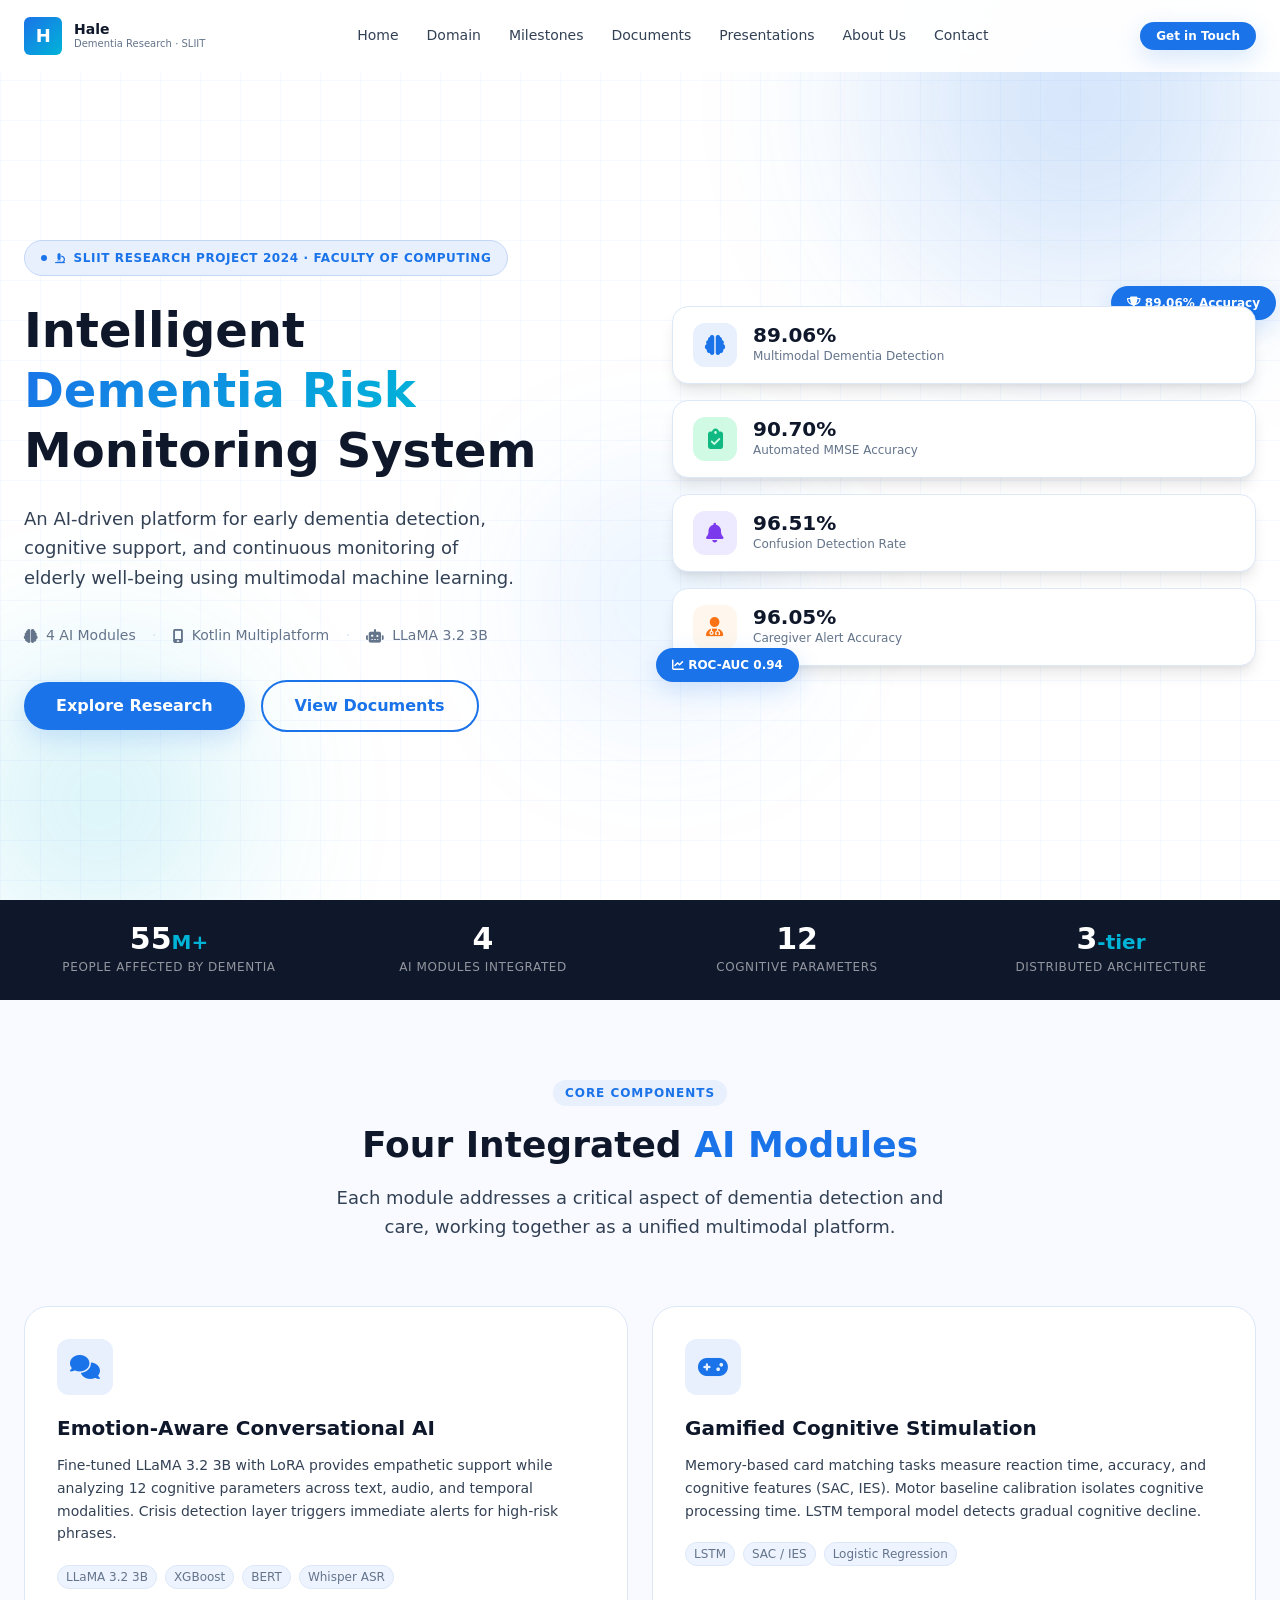
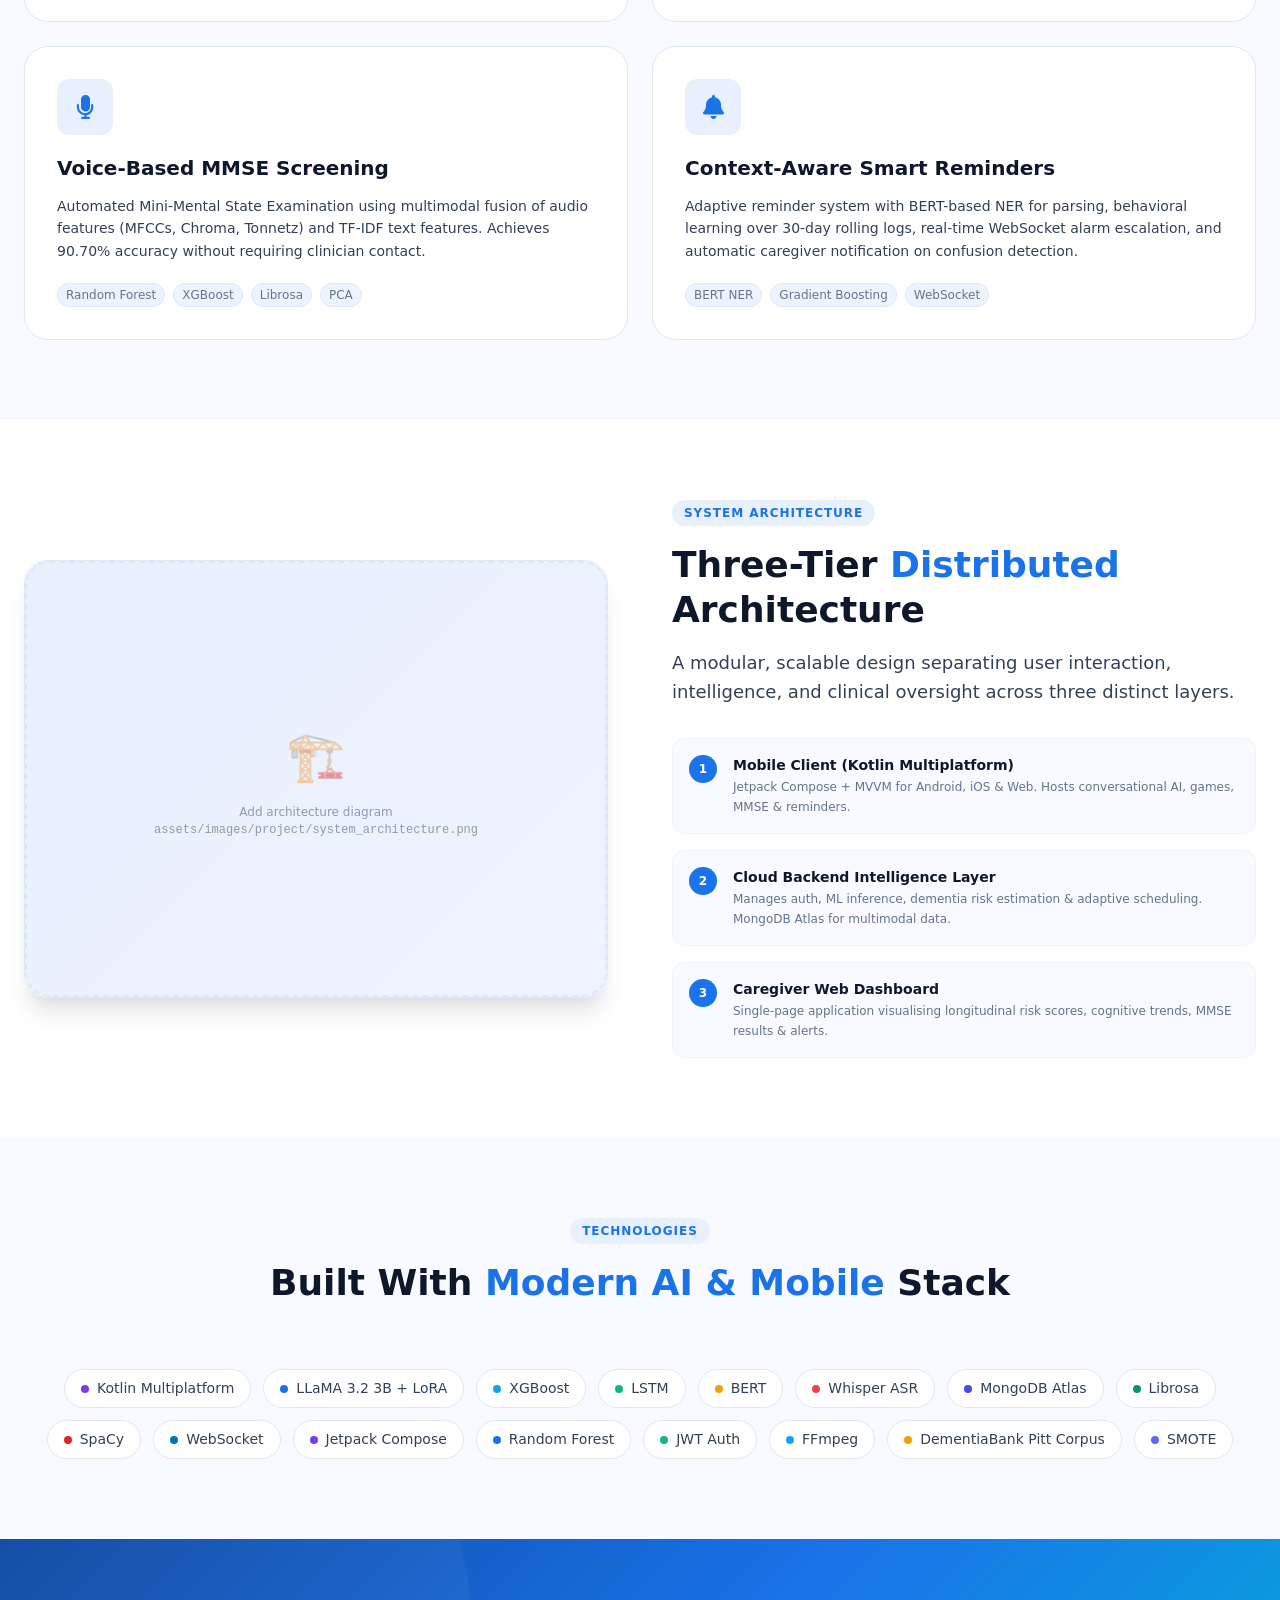
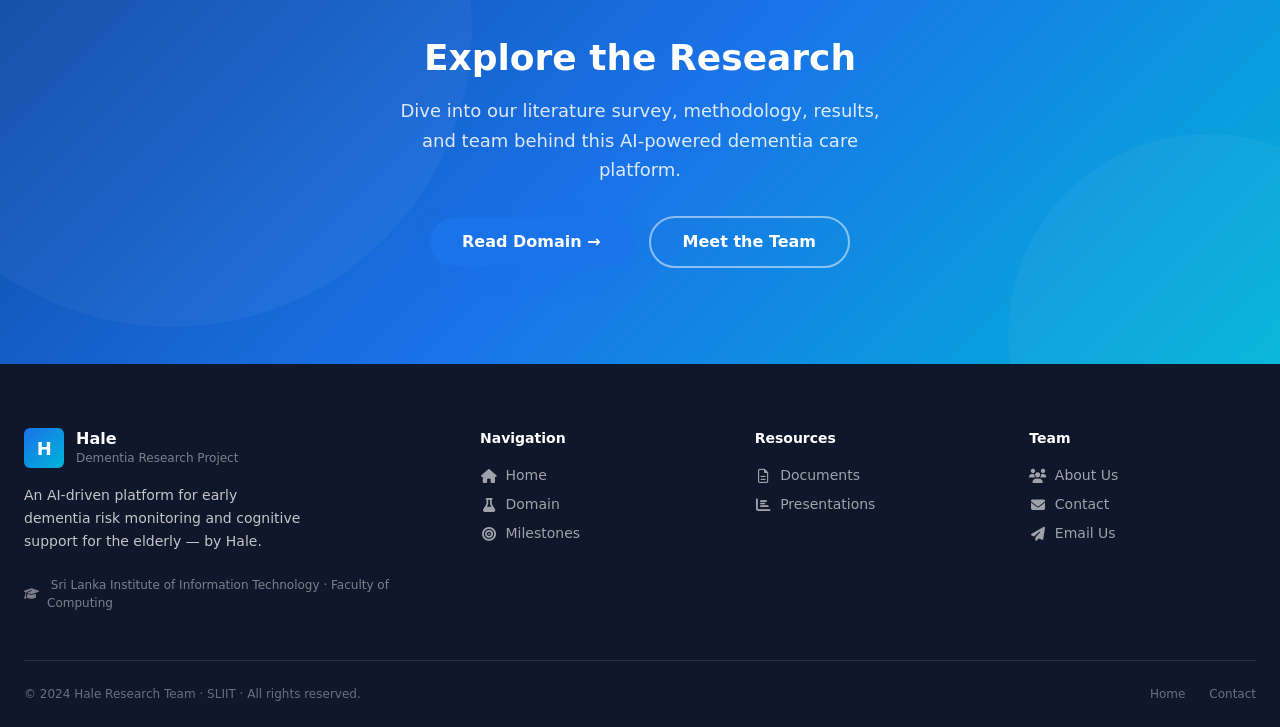
==== commit a5d9b9d4: "about and contact page" ====
--- a/index.html
+++ b/index.html
@@ -4,7 +4,7 @@
   <meta charset="UTF-8" />
   <meta name="viewport" content="width=device-width, initial-scale=1.0" />
   <meta name="description" content="Intelligent Dementia Risk Monitoring and Cognitive Support System for the Elderly Well-being — SLIIT Research Project" />
-  <title>CogniCare — Dementia Risk Monitoring Research</title>
+  <title>Hale — Dementia Risk Monitoring Research</title>
 
   <!-- Design system -->
   <link rel="stylesheet" href="css/main.css" />
--- a/css/components/navbar.css
+++ b/css/components/navbar.css
@@ -49,9 +49,10 @@
   align-items: center;
   justify-content: center;
   color: #fff;
-  font-size: var(--text-sm);
+  font-size: 18px;
   font-weight: var(--fw-bold);
   flex-shrink: 0;
+  letter-spacing: -0.5px;
 }
 
 .navbar__logo-text {
--- a/css/components/footer.css
+++ b/css/components/footer.css
@@ -35,9 +35,10 @@
   align-items: center;
   justify-content: center;
   color: #fff;
-  font-size: var(--text-sm);
+  font-size: 18px;
   font-weight: var(--fw-bold);
   flex-shrink: 0;
+  letter-spacing: -0.5px;
 }
 
 .footer__logo-name {
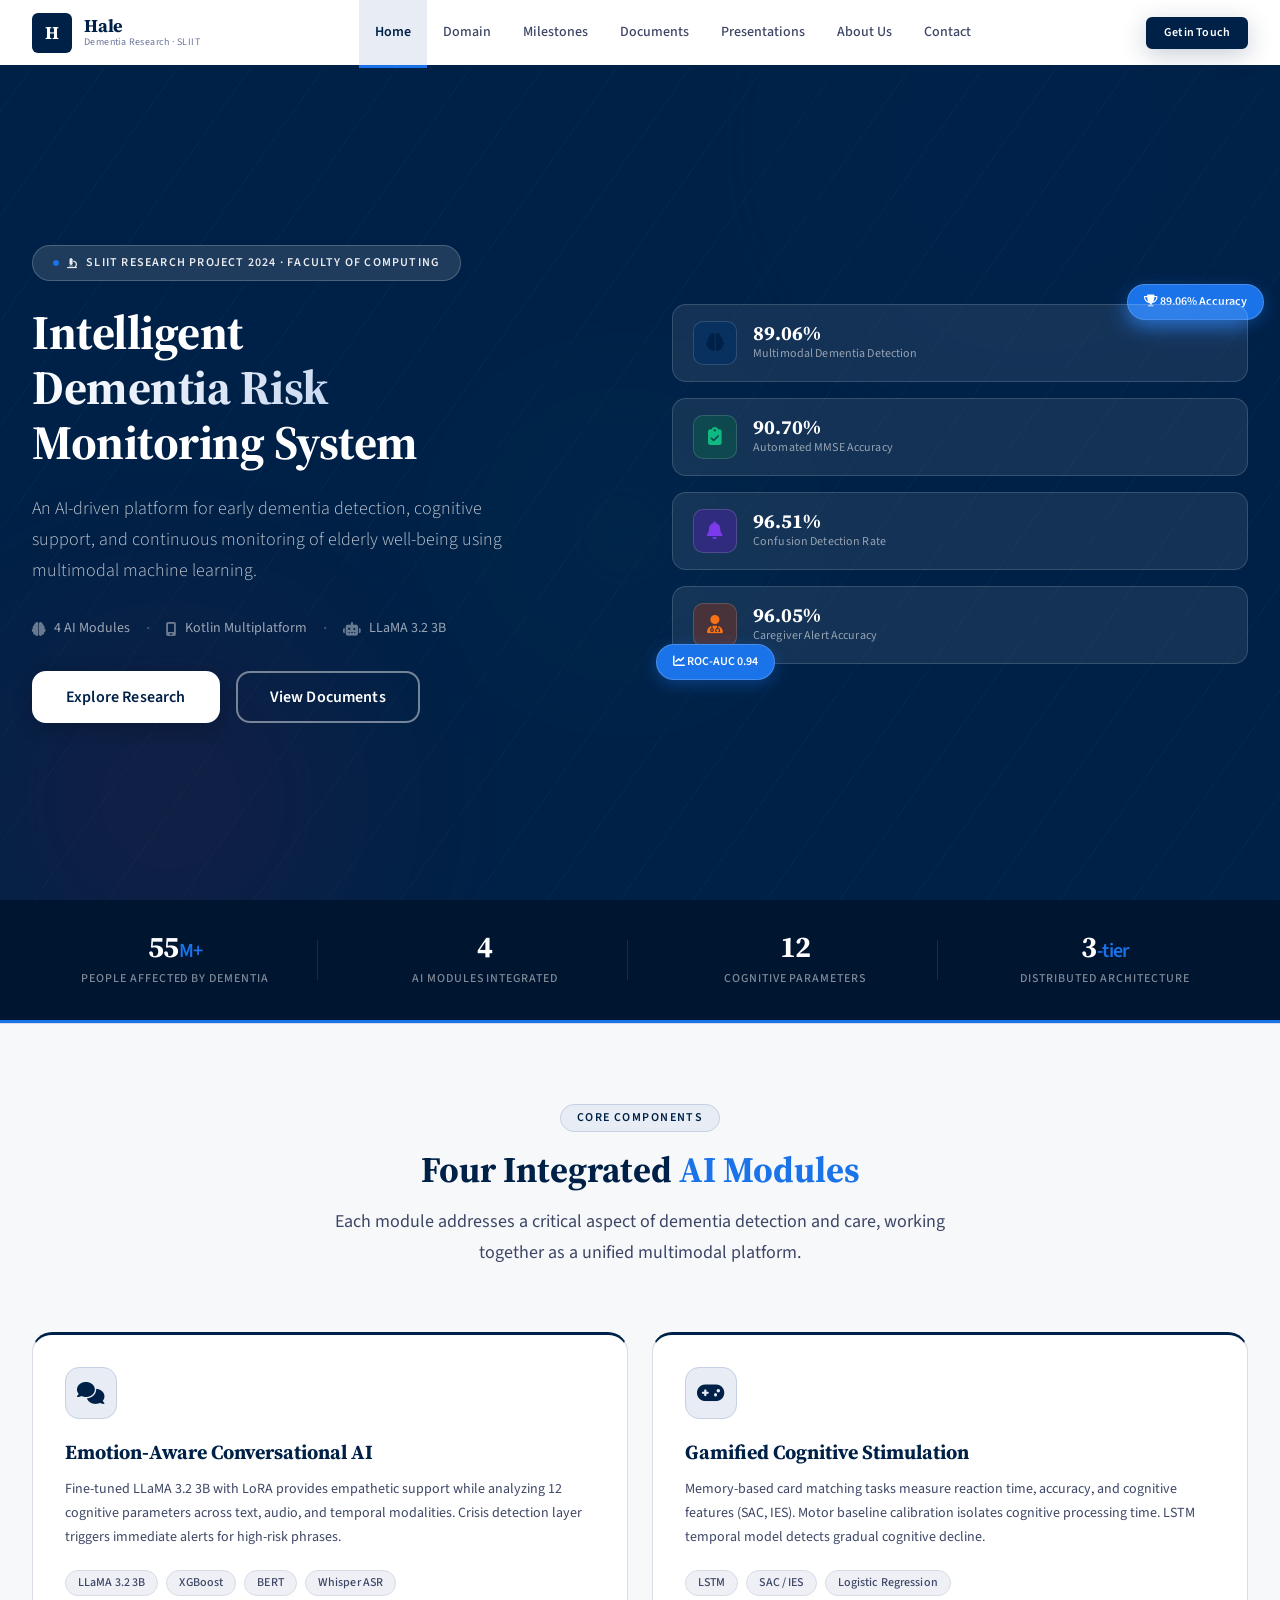
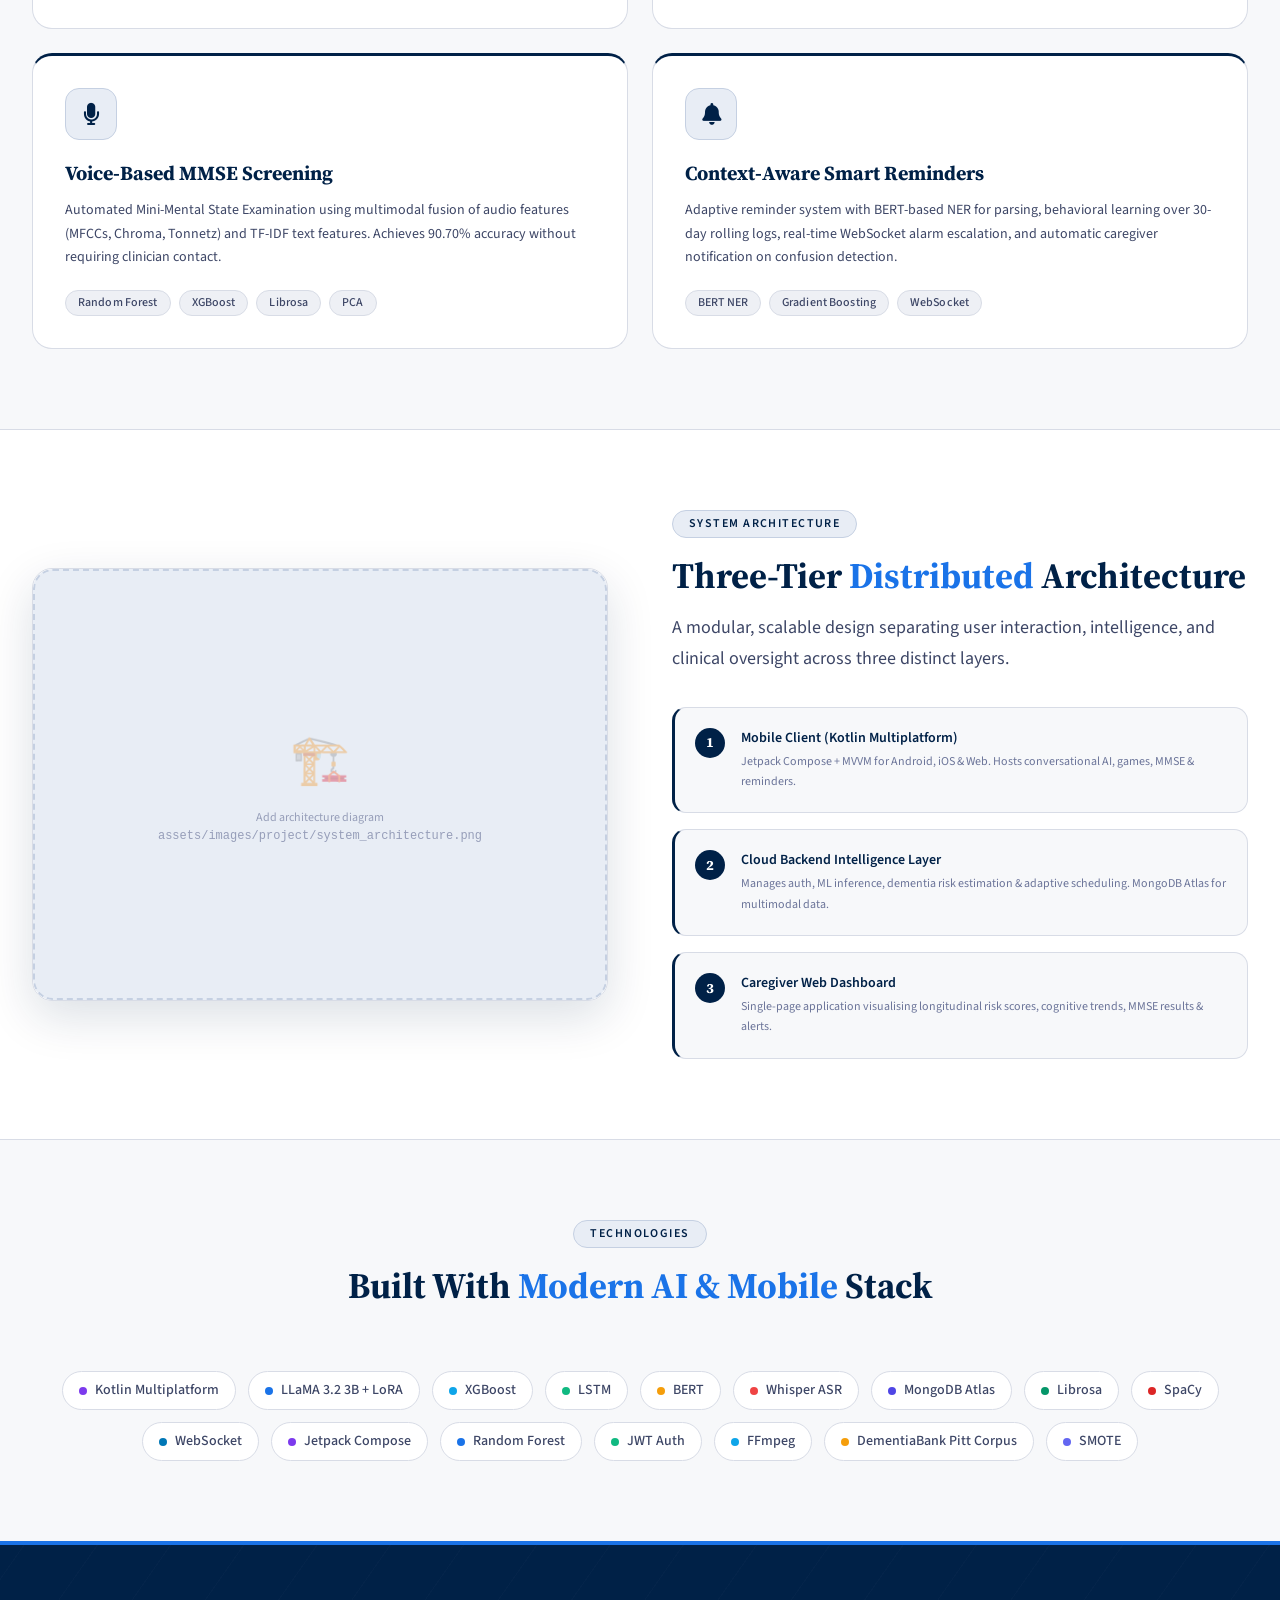
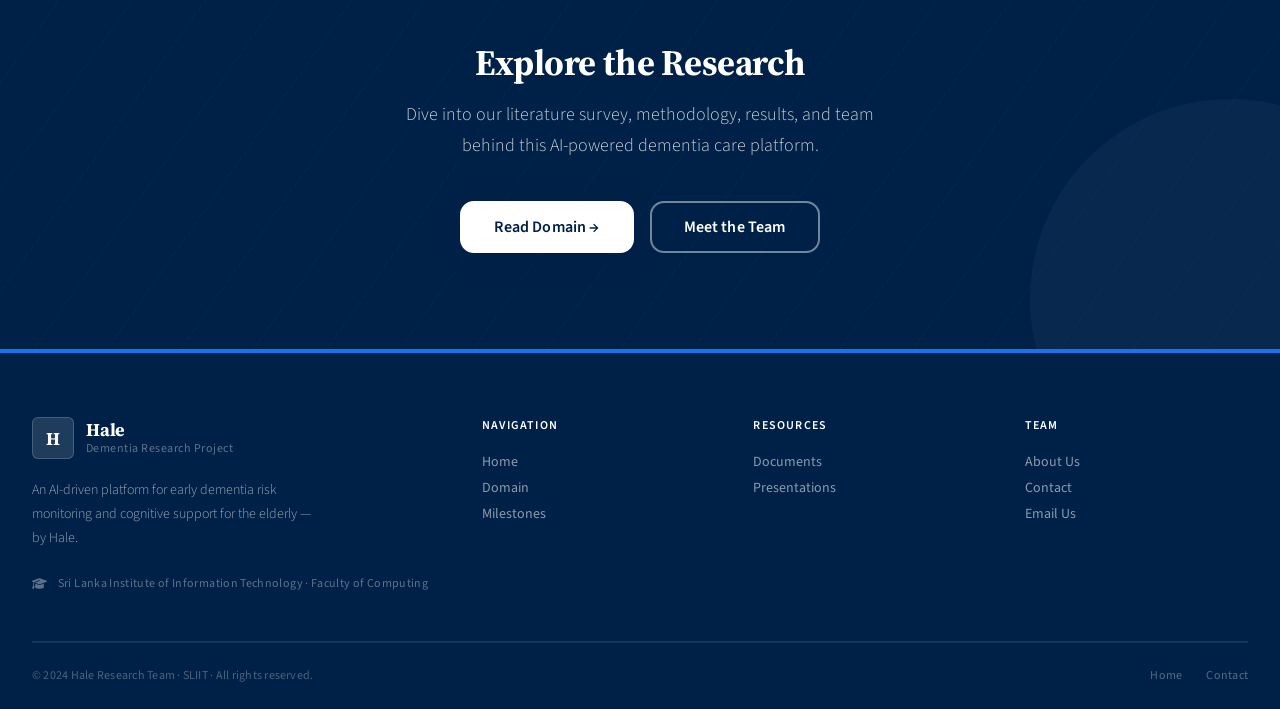
==== commit ce54c0f5: "make responsiveness" ====
--- a/index.html
+++ b/index.html
@@ -15,6 +15,7 @@
   <link rel="stylesheet" href="css/components/hero.css" />
   <!-- Page styles -->
   <link rel="stylesheet" href="css/pages/home.css" />
+  <link rel="stylesheet" href="css/responsive.css" />
 </head>
 <body>
 
--- a/css/main.css
+++ b/css/main.css
@@ -1,41 +1,56 @@
 /* ============================================================
-   main.css — Core design system, reset, variables, typography
+   main.css — Oxford-inspired Design System
+   Palette: Oxford Blue #002147, clean whites, light greys
    ============================================================ */
+
+@import url('https://fonts.googleapis.com/css2?family=Source+Serif+4:ital,opsz,wght@0,8..60,300;0,8..60,400;0,8..60,600;0,8..60,700;1,8..60,400&family=Source+Sans+3:wght@300;400;500;600;700&display=swap');
 
 /* ── CSS Custom Properties ── */
 :root {
-  /* Primary palette */
-  --clr-primary:        #1a73e8;
-  --clr-primary-dark:   #0d47a1;
-  --clr-primary-light:  #4a9eff;
-  --clr-primary-pale:   #e8f0fe;
-  --clr-primary-muted:  #c2d7f8;
-
-  /* Secondary / accent */
-  --clr-secondary:      #0077b6;
-  --clr-accent:         #00b4d8;
-  --clr-accent-light:   #90e0ef;
-
-  /* Neutrals */
+  /* Oxford Colour Palette */
+  --clr-oxford:         #002147;   /* Oxford Blue — primary identity */
+  --clr-oxford-dark:    #001530;   /* deeper navy */
+  --clr-oxford-mid:     #003168;   /* mid navy */
+  --clr-oxford-light:   #0a3d7a;   /* light navy */
+
+  /* Secondary accent — Professional Blue */
+  --clr-accent:         #1a73e8;   /* Professional Blue accent */
+  --clr-accent-light:   #4a9eff;
+  --clr-accent-pale:    #e8f0fe;
+  --clr-accent-muted:   #a8c7fa;
+  --clr-teal:           #006978;   /* Oxford Teal */
+  --clr-teal-light:     #e0f2f4;
+  --clr-gold:           #c8982a;   /* Oxford Gold */
+  --clr-gold-light:     #fdf7e3;
+
+  /* Surface colours */
   --clr-bg:             #ffffff;
-  --clr-surface:        #f8faff;
-  --clr-surface-alt:    #eef4ff;
-  --clr-border:         #dce8f8;
-  --clr-border-light:   #edf2fb;
+  --clr-surface:        #f7f8fa;
+  --clr-surface-alt:    #eef0f5;
+  --clr-border:         #d8dce6;
+  --clr-border-light:   #eaecf4;
+
+  /* Oxford Blue tints */
+  --clr-primary:        #002147;
+  --clr-primary-dark:   #001530;
+  --clr-primary-light:  #003168;
+  --clr-primary-pale:   #e8edf5;
+  --clr-primary-muted:  #c5d0e2;
 
   /* Text */
-  --clr-text:           #0f172a;
-  --clr-text-secondary: #334155;
-  --clr-text-muted:     #64748b;
-  --clr-text-light:     #94a3b8;
+  --clr-text:           #1a1a2e;
+  --clr-text-secondary: #3d4666;
+  --clr-text-muted:     #6b7499;
+  --clr-text-light:     #9aa3c2;
 
   /* Status */
-  --clr-success:        #10b981;
-  --clr-warning:        #f59e0b;
-  --clr-error:          #ef4444;
-
-  /* Typography */
-  --font-sans:  'Inter', 'Segoe UI', system-ui, -apple-system, sans-serif;
+  --clr-success:        #1a7340;
+  --clr-warning:        #b45309;
+  --clr-error:          #dc2626;
+
+  /* Typography — Oxford uses Serif for headings, Sans for body */
+  --font-serif: 'Source Serif 4', Georgia, 'Times New Roman', serif;
+  --font-sans:  'Source Sans 3', 'Segoe UI', system-ui, -apple-system, sans-serif;
   --font-mono:  'Fira Code', 'Cascadia Code', monospace;
 
   --text-xs:    0.75rem;
@@ -49,16 +64,16 @@
   --text-5xl:   3rem;
   --text-6xl:   3.75rem;
 
+  --fw-light:   300;
   --fw-regular: 400;
   --fw-medium:  500;
   --fw-semi:    600;
   --fw-bold:    700;
-  --fw-black:   900;
-
-  --lh-tight:   1.25;
-  --lh-snug:    1.375;
+
+  --lh-tight:   1.2;
+  --lh-snug:    1.35;
   --lh-normal:  1.5;
-  --lh-relaxed: 1.625;
+  --lh-relaxed: 1.7;
   --lh-loose:   2;
 
   /* Spacing */
@@ -68,6 +83,7 @@
   --space-4:  1rem;
   --space-5:  1.25rem;
   --space-6:  1.5rem;
+  --space-7:  1.75rem;
   --space-8:  2rem;
   --space-10: 2.5rem;
   --space-12: 3rem;
@@ -76,23 +92,24 @@
   --space-24: 6rem;
   --space-32: 8rem;
 
-  /* Borders */
+  /* Borders — rounded but measured, not extreme */
   --radius-sm:   6px;
-  --radius:      12px;
-  --radius-lg:   16px;
-  --radius-xl:   24px;
+  --radius:      10px;
+  --radius-lg:   14px;
+  --radius-xl:   20px;
+  --radius-2xl:  28px;
   --radius-full: 9999px;
 
-  /* Shadows */
-  --shadow-xs:  0 1px 2px rgba(0,0,0,0.05);
-  --shadow-sm:  0 1px 3px rgba(0,0,0,0.1), 0 1px 2px rgba(0,0,0,0.06);
-  --shadow-md:  0 4px 6px -1px rgba(0,0,0,0.1), 0 2px 4px -1px rgba(0,0,0,0.06);
-  --shadow-lg:  0 10px 15px -3px rgba(0,0,0,0.1), 0 4px 6px -2px rgba(0,0,0,0.05);
-  --shadow-xl:  0 20px 25px -5px rgba(0,0,0,0.1), 0 10px 10px -5px rgba(0,0,0,0.04);
-  --shadow-blue: 0 8px 24px rgba(26, 115, 232, 0.18);
+  /* Shadows — subtle, professional */
+  --shadow-xs:   0 1px 2px rgba(0,33,71,0.05);
+  --shadow-sm:   0 2px 6px rgba(0,33,71,0.08);
+  --shadow-md:   0 4px 16px rgba(0,33,71,0.10);
+  --shadow-lg:   0 8px 32px rgba(0,33,71,0.12);
+  --shadow-xl:   0 16px 48px rgba(0,33,71,0.14);
+  --shadow-navy: 0 6px 24px rgba(0,33,71,0.22);
 
   /* Transitions */
-  --ease:        all 0.3s cubic-bezier(0.4, 0, 0.2, 1);
+  --ease:        all 0.28s cubic-bezier(0.4, 0, 0.2, 1);
   --ease-fast:   all 0.15s cubic-bezier(0.4, 0, 0.2, 1);
   --ease-slow:   all 0.5s cubic-bezier(0.4, 0, 0.2, 1);
 
@@ -103,7 +120,7 @@
   --container-xl:  1280px;
   --container-2xl: 1440px;
 
-  --nav-h: 72px;
+  --nav-h: 68px;
 }
 
 /* ── Reset & Base ── */
@@ -156,12 +173,17 @@
   font-size: inherit;
 }
 
+/* Headings use serif like Oxford */
+h1, h2, h3, h4, h5, h6 {
+  font-family: var(--font-serif);
+}
+
 /* ── Layout Utilities ── */
 .container {
   width: 100%;
   max-width: var(--container-xl);
   margin-inline: auto;
-  padding-inline: var(--space-6);
+  padding-inline: var(--space-8);
 }
 
 .container--sm  { max-width: var(--container-sm); }
@@ -211,30 +233,34 @@
   display: inline-flex;
   align-items: center;
   gap: var(--space-2);
+  font-family: var(--font-sans);
   font-size: var(--text-xs);
   font-weight: var(--fw-semi);
-  letter-spacing: 0.08em;
+  letter-spacing: 0.12em;
   text-transform: uppercase;
-  color: var(--clr-primary);
+  color: var(--clr-oxford);
   background: var(--clr-primary-pale);
-  padding: var(--space-1) var(--space-3);
+  border: 1px solid var(--clr-primary-muted);
+  padding: var(--space-1) var(--space-4);
   border-radius: var(--radius-full);
   margin-bottom: var(--space-4);
 }
 
 .section-title {
+  font-family: var(--font-serif);
   font-size: var(--text-4xl);
   font-weight: var(--fw-bold);
   line-height: var(--lh-tight);
-  color: var(--clr-text);
+  color: var(--clr-oxford);
   margin-bottom: var(--space-4);
 }
 
 .section-title span {
-  color: var(--clr-primary);
+  color: var(--clr-accent);
 }
 
 .section-desc {
+  font-family: var(--font-sans);
   font-size: var(--text-lg);
   color: var(--clr-text-secondary);
   line-height: var(--lh-relaxed);
@@ -242,42 +268,59 @@
   margin-inline: auto;
 }
 
-/* ── Buttons ── */
+/* ── Buttons — Oxford style: squared with slight rounding ── */
 .btn {
   display: inline-flex;
   align-items: center;
   justify-content: center;
   gap: var(--space-2);
   padding: var(--space-3) var(--space-6);
-  border-radius: var(--radius-full);
+  border-radius: var(--radius);
+  font-family: var(--font-sans);
   font-size: var(--text-sm);
   font-weight: var(--fw-semi);
   line-height: 1;
   transition: var(--ease);
   white-space: nowrap;
+  letter-spacing: 0.01em;
 }
 
 .btn--primary {
-  background: var(--clr-primary);
+  background: var(--clr-oxford);
   color: #fff;
-  box-shadow: var(--shadow-blue);
+  border: 2px solid var(--clr-oxford);
+  box-shadow: var(--shadow-navy);
 }
 
 .btn--primary:hover {
-  background: var(--clr-primary-dark);
-  transform: translateY(-2px);
-  box-shadow: 0 12px 28px rgba(26, 115, 232, 0.28);
+  background: var(--clr-oxford-mid);
+  border-color: var(--clr-oxford-mid);
+  transform: translateY(-1px);
+  box-shadow: 0 10px 28px rgba(0,33,71,0.28);
 }
 
 .btn--outline {
-  border: 2px solid var(--clr-primary);
-  color: var(--clr-primary);
+  border: 2px solid var(--clr-oxford);
+  color: var(--clr-oxford);
   background: transparent;
 }
 
 .btn--outline:hover {
-  background: var(--clr-primary-pale);
-  transform: translateY(-2px);
+  background: var(--clr-oxford);
+  color: #fff;
+  transform: translateY(-1px);
+}
+
+.btn--accent {
+  background: var(--clr-accent);
+  color: #fff;
+  border: 2px solid var(--clr-accent);
+}
+
+.btn--accent:hover {
+  background: var(--clr-accent-light);
+  border-color: var(--clr-accent-light);
+  transform: translateY(-1px);
 }
 
 .btn--ghost {
@@ -288,18 +331,20 @@
 
 .btn--ghost:hover {
   background: var(--clr-primary-pale);
-  color: var(--clr-primary);
+  color: var(--clr-oxford);
   border-color: var(--clr-primary-muted);
 }
 
 .btn--lg {
   padding: var(--space-4) var(--space-8);
   font-size: var(--text-base);
+  border-radius: var(--radius-lg);
 }
 
 .btn--sm {
   padding: var(--space-2) var(--space-4);
   font-size: var(--text-xs);
+  border-radius: var(--radius-sm);
 }
 
 /* ── Badge / Tag ── */
@@ -309,20 +354,30 @@
   gap: var(--space-1);
   padding: var(--space-1) var(--space-3);
   border-radius: var(--radius-full);
+  font-family: var(--font-sans);
   font-size: var(--text-xs);
   font-weight: var(--fw-medium);
   background: var(--clr-primary-pale);
-  color: var(--clr-primary);
+  color: var(--clr-oxford);
+  border: 1px solid var(--clr-primary-muted);
 }
 
 .badge--success {
-  background: #d1fae5;
+  background: #d4edda;
   color: var(--clr-success);
+  border-color: #b2d8bb;
 }
 
 .badge--warning {
   background: #fef3c7;
   color: var(--clr-warning);
+  border-color: #fde68a;
+}
+
+.badge--accent {
+  background: var(--clr-accent-pale);
+  color: var(--clr-accent);
+  border-color: var(--clr-accent-muted);
 }
 
 /* ── Grid Utilities ── */
@@ -346,22 +401,23 @@
 .gap-6  { gap: var(--space-6); }
 .gap-8  { gap: var(--space-8); }
 
-/* ── Divider ── */
+/* ── Divider — Oxford thin rule style ── */
 .divider {
-  width: 60px;
-  height: 4px;
-  background: linear-gradient(90deg, var(--clr-primary), var(--clr-accent));
-  border-radius: var(--radius-full);
+  width: 48px;
+  height: 3px;
+  background: var(--clr-accent);
+  border-radius: 2px;
   margin-bottom: var(--space-8);
 }
 
 .divider--center { margin-inline: auto; }
+.divider--wide   { width: 80px; }
 
 /* ── Scroll Reveal Animations ── */
 .reveal {
   opacity: 0;
-  transform: translateY(32px);
-  transition: opacity 0.7s ease, transform 0.7s ease;
+  transform: translateY(24px);
+  transition: opacity 0.65s ease, transform 0.65s ease;
 }
 
 .reveal.visible {
@@ -371,8 +427,8 @@
 
 .reveal-left {
   opacity: 0;
-  transform: translateX(-32px);
-  transition: opacity 0.7s ease, transform 0.7s ease;
+  transform: translateX(-28px);
+  transition: opacity 0.65s ease, transform 0.65s ease;
 }
 
 .reveal-left.visible {
@@ -382,8 +438,8 @@
 
 .reveal-right {
   opacity: 0;
-  transform: translateX(32px);
-  transition: opacity 0.7s ease, transform 0.7s ease;
+  transform: translateX(28px);
+  transition: opacity 0.65s ease, transform 0.65s ease;
 }
 
 .reveal-right.visible {
@@ -398,20 +454,43 @@
 .reveal-delay-5 { transition-delay: 0.5s; }
 .reveal-delay-6 { transition-delay: 0.6s; }
 
-/* ── Page Title Banner ── */
+/* ── Page Banner — Oxford style ── */
 .page-banner {
-  background: linear-gradient(135deg, var(--clr-primary-dark) 0%, var(--clr-primary) 60%, var(--clr-accent) 100%);
+  background: var(--clr-oxford);
   padding: calc(var(--nav-h) + var(--space-12)) 0 var(--space-16);
   color: #fff;
   position: relative;
   overflow: hidden;
-}
-
+  border-bottom: 4px solid var(--clr-accent);
+}
+
+/* Subtle diagonal lines overlay */
 .page-banner::before {
   content: '';
   position: absolute;
   inset: 0;
-  background: url("data:image/svg+xml,%3Csvg width='60' height='60' viewBox='0 0 60 60' xmlns='http://www.w3.org/2000/svg'%3E%3Cg fill='none' fill-rule='evenodd'%3E%3Cg fill='%23ffffff' fill-opacity='0.04'%3E%3Ccircle cx='30' cy='30' r='20'/%3E%3C/g%3E%3C/g%3E%3C/svg%3E");
+  background-image:
+    repeating-linear-gradient(
+      -45deg,
+      rgba(255,255,255,0.015) 0px,
+      rgba(255,255,255,0.015) 1px,
+      transparent 1px,
+      transparent 40px
+    );
+  pointer-events: none;
+}
+
+/* Decorative right circle */
+.page-banner::after {
+  content: '';
+  position: absolute;
+  right: -120px;
+  top: -80px;
+  width: 400px;
+  height: 400px;
+  border-radius: 50%;
+  background: rgba(255,255,255,0.04);
+  pointer-events: none;
 }
 
 .page-banner .container {
@@ -420,30 +499,42 @@
 }
 
 .page-banner__label {
+  font-family: var(--font-sans);
   font-size: var(--text-xs);
   font-weight: var(--fw-semi);
-  letter-spacing: 0.1em;
+  letter-spacing: 0.14em;
   text-transform: uppercase;
-  opacity: 0.75;
+  opacity: 0.65;
   margin-bottom: var(--space-3);
-}
+  display: flex;
+  align-items: center;
+  gap: var(--space-2);
+}
+
+
+
 
 .page-banner__title {
+  font-family: var(--font-serif);
   font-size: var(--text-5xl);
-  font-weight: var(--fw-black);
+  font-weight: var(--fw-bold);
   line-height: var(--lh-tight);
-  margin-bottom: var(--space-4);
+  margin-bottom: var(--space-5);
+  letter-spacing: -0.01em;
 }
 
 .page-banner__desc {
+  font-family: var(--font-sans);
   font-size: var(--text-lg);
-  opacity: 0.85;
+  opacity: 0.8;
   max-width: 560px;
   line-height: var(--lh-relaxed);
+  font-weight: var(--fw-light);
 }
 
 /* ── Responsive ── */
 @media (max-width: 1024px) {
+  .container { padding-inline: var(--space-6); }
   .grid--4 { grid-template-columns: repeat(2, 1fr); }
   .grid--3 { grid-template-columns: repeat(2, 1fr); }
   .section-title { font-size: var(--text-3xl); }
@@ -451,7 +542,7 @@
 }
 
 @media (max-width: 768px) {
-  :root { --nav-h: 64px; }
+  :root { --nav-h: 60px; }
   .container { padding-inline: var(--space-4); }
   .grid--4, .grid--3, .grid--2 { grid-template-columns: 1fr; }
   .section-title { font-size: var(--text-2xl); }
--- a/css/components/navbar.css
+++ b/css/components/navbar.css
@@ -1,7 +1,18 @@
 /* ============================================================
-   navbar.css — Navigation bar component
+   navbar.css — Oxford-style Navigation Bar
    ============================================================ */
 
+/* ── Top utility bar (Oxford has a thin top bar) ── */
+.navbar-topbar {
+  background: var(--clr-oxford-dark);
+  color: rgba(255,255,255,0.65);
+  font-family: var(--font-sans);
+  font-size: var(--text-xs);
+  padding-block: 6px;
+  display: none; /* shown via JS if needed */
+}
+
+/* ── Main Navbar ── */
 .navbar {
   position: fixed;
   top: 0;
@@ -9,16 +20,13 @@
   right: 0;
   z-index: 1000;
   height: var(--nav-h);
-  background: rgba(255, 255, 255, 0.95);
-  backdrop-filter: blur(12px);
-  -webkit-backdrop-filter: blur(12px);
-  border-bottom: 1px solid transparent;
+  background: #fff;
+  border-bottom: 3px solid var(--clr-oxford);
   transition: var(--ease);
 }
 
 .navbar.scrolled {
-  border-bottom-color: var(--clr-border);
-  box-shadow: 0 4px 24px rgba(26, 115, 232, 0.08);
+  box-shadow: 0 4px 20px rgba(0,33,71,0.12);
 }
 
 .navbar__inner {
@@ -28,10 +36,10 @@
   height: 100%;
   max-width: var(--container-xl);
   margin-inline: auto;
-  padding-inline: var(--space-6);
-}
-
-/* Logo */
+  padding-inline: var(--space-8);
+}
+
+/* ── Logo ── */
 .navbar__logo {
   display: flex;
   align-items: center;
@@ -41,10 +49,10 @@
 }
 
 .navbar__logo-icon {
-  width: 38px;
-  height: 38px;
+  width: 40px;
+  height: 40px;
   border-radius: var(--radius-sm);
-  background: linear-gradient(135deg, var(--clr-primary), var(--clr-accent));
+  background: var(--clr-oxford);
   display: flex;
   align-items: center;
   justify-content: center;
@@ -53,31 +61,36 @@
   font-weight: var(--fw-bold);
   flex-shrink: 0;
   letter-spacing: -0.5px;
+  font-family: var(--font-serif);
 }
 
 .navbar__logo-text {
   display: flex;
   flex-direction: column;
-  line-height: 1.1;
+  line-height: 1.15;
 }
 
 .navbar__logo-name {
-  font-size: var(--text-sm);
+  font-family: var(--font-serif);
+  font-size: var(--text-lg);
   font-weight: var(--fw-bold);
-  color: var(--clr-text);
+  color: var(--clr-oxford);
+  letter-spacing: -0.01em;
 }
 
 .navbar__logo-sub {
+  font-family: var(--font-sans);
   font-size: 10px;
   color: var(--clr-text-muted);
   font-weight: var(--fw-regular);
-}
-
-/* Nav links */
+  letter-spacing: 0.04em;
+}
+
+/* ── Nav links ── */
 .navbar__nav {
   display: flex;
   align-items: center;
-  gap: var(--space-1);
+  gap: 0;
 }
 
 .navbar__link {
@@ -85,40 +98,32 @@
   display: flex;
   align-items: center;
   gap: var(--space-1);
-  padding: var(--space-2) var(--space-3);
-  border-radius: var(--radius-sm);
+  padding: var(--space-2) var(--space-4);
+  font-family: var(--font-sans);
   font-size: var(--text-sm);
   font-weight: var(--fw-medium);
   color: var(--clr-text-secondary);
   text-decoration: none;
-  transition: var(--ease);
+  transition: var(--ease-fast);
   white-space: nowrap;
+  height: var(--nav-h);
+  border-bottom: 3px solid transparent;
+  margin-bottom: -3px; /* align with navbar border */
 }
 
 .navbar__link:hover {
-  color: var(--clr-primary);
+  color: var(--clr-oxford);
   background: var(--clr-primary-pale);
 }
 
 .navbar__link.active {
-  color: var(--clr-primary);
-  background: var(--clr-primary-pale);
+  color: var(--clr-oxford);
   font-weight: var(--fw-semi);
-}
-
-.navbar__link.active::after {
-  content: '';
-  position: absolute;
-  bottom: -2px;
-  left: 50%;
-  transform: translateX(-50%);
-  width: 16px;
-  height: 3px;
-  background: var(--clr-primary);
-  border-radius: var(--radius-full);
-}
-
-/* Dropdown */
+  border-bottom-color: var(--clr-accent);
+  background: var(--clr-primary-pale);
+}
+
+/* ── Dropdown ── */
 .navbar__dropdown {
   position: relative;
 }
@@ -127,19 +132,22 @@
   display: flex;
   align-items: center;
   gap: var(--space-1);
-  padding: var(--space-2) var(--space-3);
-  border-radius: var(--radius-sm);
+  padding: var(--space-2) var(--space-4);
+  font-family: var(--font-sans);
   font-size: var(--text-sm);
   font-weight: var(--fw-medium);
   color: var(--clr-text-secondary);
   cursor: pointer;
-  transition: var(--ease);
+  transition: var(--ease-fast);
   white-space: nowrap;
+  height: var(--nav-h);
+  border-bottom: 3px solid transparent;
+  margin-bottom: -3px;
 }
 
 .navbar__dropdown-trigger:hover,
 .navbar__dropdown-trigger.active {
-  color: var(--clr-primary);
+  color: var(--clr-oxford);
   background: var(--clr-primary-pale);
 }
 
@@ -155,33 +163,35 @@
 
 .navbar__dropdown-menu {
   position: absolute;
-  top: calc(100% + var(--space-2));
-  left: 50%;
-  transform: translateX(-50%) translateY(-8px);
-  min-width: 220px;
+  top: calc(100% + 0px);
+  left: 0;
+  min-width: 240px;
   background: #fff;
   border: 1px solid var(--clr-border);
-  border-radius: var(--radius);
+  border-top: 3px solid var(--clr-oxford);
+  border-radius: 0 0 var(--radius-lg) var(--radius-lg);
   box-shadow: var(--shadow-xl);
   padding: var(--space-2);
   opacity: 0;
   pointer-events: none;
   transition: opacity 0.2s ease, transform 0.2s ease;
+  transform: translateY(-4px);
   z-index: 100;
 }
 
 .navbar__dropdown.open .navbar__dropdown-menu {
   opacity: 1;
   pointer-events: auto;
-  transform: translateX(-50%) translateY(0);
+  transform: translateY(0);
 }
 
 .navbar__dropdown-item {
   display: flex;
   align-items: center;
   gap: var(--space-3);
-  padding: var(--space-2) var(--space-3);
+  padding: var(--space-3) var(--space-4);
   border-radius: var(--radius-sm);
+  font-family: var(--font-sans);
   font-size: var(--text-sm);
   color: var(--clr-text-secondary);
   text-decoration: none;
@@ -189,31 +199,32 @@
 }
 
 .navbar__dropdown-item:hover {
+  background: var(--clr-primary-pale);
+  color: var(--clr-oxford);
+}
+
+.navbar__dropdown-item-icon {
+  width: 30px;
+  height: 30px;
+  border-radius: var(--radius-sm);
   background: var(--clr-surface);
-  color: var(--clr-primary);
-}
-
-.navbar__dropdown-item-icon {
-  width: 28px;
-  height: 28px;
-  border-radius: var(--radius-sm);
-  background: var(--clr-primary-pale);
+  border: 1px solid var(--clr-border);
   display: flex;
   align-items: center;
   justify-content: center;
-  color: var(--clr-primary);
-  font-size: 14px;
+  color: var(--clr-oxford);
+  font-size: 13px;
   flex-shrink: 0;
 }
 
-/* Actions */
+/* ── Actions ── */
 .navbar__actions {
   display: flex;
   align-items: center;
   gap: var(--space-3);
 }
 
-/* Hamburger */
+/* ── Hamburger ── */
 .navbar__hamburger {
   display: none;
   flex-direction: column;
@@ -232,7 +243,7 @@
   display: block;
   width: 22px;
   height: 2px;
-  background: var(--clr-text);
+  background: var(--clr-oxford);
   border-radius: var(--radius-full);
   transition: var(--ease);
 }
@@ -247,7 +258,7 @@
   transform: translateY(-7px) rotate(-45deg);
 }
 
-/* Mobile menu */
+/* ── Mobile menu ── */
 .navbar__mobile {
   display: none;
   position: fixed;
@@ -255,7 +266,7 @@
   left: 0;
   right: 0;
   background: #fff;
-  border-bottom: 1px solid var(--clr-border);
+  border-bottom: 3px solid var(--clr-oxford);
   box-shadow: var(--shadow-lg);
   z-index: 999;
   max-height: 0;
@@ -281,17 +292,20 @@
   gap: var(--space-3);
   padding: var(--space-3) var(--space-4);
   border-radius: var(--radius);
+  font-family: var(--font-sans);
   font-size: var(--text-base);
   font-weight: var(--fw-medium);
   color: var(--clr-text-secondary);
   text-decoration: none;
   transition: var(--ease-fast);
+  border-left: 3px solid transparent;
 }
 
 .navbar__mobile-link:hover,
 .navbar__mobile-link.active {
   background: var(--clr-primary-pale);
-  color: var(--clr-primary);
+  color: var(--clr-oxford);
+  border-left-color: var(--clr-accent);
 }
 
 .navbar__mobile-divider {
@@ -302,7 +316,8 @@
 
 /* ── Responsive ── */
 @media (max-width: 1024px) {
-  .navbar__nav  { display: none; }
+  .navbar__nav      { display: none; }
   .navbar__hamburger { display: flex; }
   .navbar__mobile    { display: block; }
-}
+  .navbar__inner    { padding-inline: var(--space-4); }
+}
--- a/css/components/footer.css
+++ b/css/components/footer.css
@@ -1,11 +1,12 @@
 /* ============================================================
-   footer.css — Footer component
+   footer.css — Oxford-style Footer
    ============================================================ */
 
 .footer {
-  background: var(--clr-text);
-  color: rgba(255, 255, 255, 0.75);
+  background: var(--clr-oxford);
+  color: rgba(255,255,255,0.72);
   padding-top: var(--space-16);
+  border-top: 4px solid var(--clr-accent);
 }
 
 .footer__main {
@@ -13,7 +14,7 @@
   grid-template-columns: 1.8fr repeat(3, 1fr);
   gap: var(--space-12);
   padding-bottom: var(--space-12);
-  border-bottom: 1px solid rgba(255, 255, 255, 0.1);
+  border-bottom: 1px solid rgba(255,255,255,0.1);
 }
 
 /* Brand column */
@@ -23,14 +24,15 @@
   display: flex;
   align-items: center;
   gap: var(--space-3);
-  margin-bottom: var(--space-4);
+  margin-bottom: var(--space-5);
 }
 
 .footer__logo-icon {
-  width: 40px;
-  height: 40px;
+  width: 42px;
+  height: 42px;
   border-radius: var(--radius-sm);
-  background: linear-gradient(135deg, var(--clr-primary), var(--clr-accent));
+  background: rgba(255,255,255,0.12);
+  border: 1px solid rgba(255,255,255,0.18);
   display: flex;
   align-items: center;
   justify-content: center;
@@ -38,62 +40,90 @@
   font-size: 18px;
   font-weight: var(--fw-bold);
   flex-shrink: 0;
-  letter-spacing: -0.5px;
+  font-family: var(--font-serif);
 }
 
 .footer__logo-name {
-  font-size: var(--text-base);
+  font-family: var(--font-serif);
+  font-size: var(--text-lg);
   font-weight: var(--fw-bold);
   color: #fff;
   line-height: 1.2;
+  letter-spacing: -0.01em;
 }
 
 .footer__logo-sub {
+  font-family: var(--font-sans);
   font-size: var(--text-xs);
-  opacity: 0.6;
+  opacity: 0.5;
+  letter-spacing: 0.04em;
 }
 
 .footer__tagline {
+  font-family: var(--font-sans);
   font-size: var(--text-sm);
   line-height: var(--lh-relaxed);
   margin-bottom: var(--space-6);
   max-width: 280px;
+  color: rgba(255,255,255,0.6);
+  font-weight: var(--fw-light);
 }
 
 .footer__uni {
   display: flex;
   align-items: center;
   gap: var(--space-2);
+  font-family: var(--font-sans);
   font-size: var(--text-xs);
-  opacity: 0.6;
+  opacity: 0.5;
+  letter-spacing: 0.03em;
+}
+
+/* Thin accent rule under brand */
+.footer__brand-rule {
+  width: 40px;
+  height: 2px;
+  background: var(--clr-accent);
+  border-radius: 2px;
+  margin-bottom: var(--space-5);
 }
 
 /* Link columns */
 .footer__col-title {
-  font-size: var(--text-sm);
+  font-family: var(--font-sans);
+  font-size: var(--text-xs);
   font-weight: var(--fw-semi);
   color: #fff;
-  margin-bottom: var(--space-4);
+  margin-bottom: var(--space-5);
+  letter-spacing: 0.1em;
+  text-transform: uppercase;
 }
 
 .footer__links {
   display: flex;
   flex-direction: column;
-  gap: var(--space-2);
+  gap: var(--space-3);
 }
 
 .footer__link {
+  font-family: var(--font-sans);
   font-size: var(--text-sm);
-  color: rgba(255, 255, 255, 0.6);
+  color: rgba(255,255,255,0.55);
   text-decoration: none;
   transition: color 0.2s ease;
   display: flex;
   align-items: center;
   gap: var(--space-2);
+  line-height: 1;
+}
+
+.footer__link i {
+  font-size: 11px;
+  opacity: 0.5;
 }
 
 .footer__link:hover {
-  color: var(--clr-primary-light);
+  color: #fff;
 }
 
 /* Bottom bar */
@@ -104,11 +134,14 @@
   justify-content: space-between;
   flex-wrap: wrap;
   gap: var(--space-4);
+  border-top: 1px solid rgba(255,255,255,0.08);
 }
 
 .footer__copy {
+  font-family: var(--font-sans);
   font-size: var(--text-xs);
-  opacity: 0.5;
+  opacity: 0.4;
+  letter-spacing: 0.02em;
 }
 
 .footer__bottom-links {
@@ -117,13 +150,22 @@
 }
 
 .footer__bottom-link {
+  font-family: var(--font-sans);
   font-size: var(--text-xs);
-  opacity: 0.5;
+  opacity: 0.45;
   text-decoration: none;
   transition: opacity 0.2s;
+  letter-spacing: 0.02em;
 }
 
-.footer__bottom-link:hover { opacity: 1; }
+.footer__bottom-link:hover { opacity: 0.9; }
+
+/* Oxford crest placeholder */
+.footer__crest {
+  width: 32px;
+  height: 32px;
+  opacity: 0.2;
+}
 
 /* ── Responsive ── */
 @media (max-width: 1024px) {
@@ -136,4 +178,5 @@
     flex-direction: column;
     text-align: center;
   }
+  .footer__bottom-links { flex-wrap: wrap; justify-content: center; }
 }
--- a/css/components/cards.css
+++ b/css/components/cards.css
@@ -1,5 +1,5 @@
 /* ============================================================
-   cards.css — Card components
+   cards.css — Oxford-style Card Components
    ============================================================ */
 
 /* ── Base Card ── */
@@ -13,8 +13,8 @@
 
 .card:hover {
   border-color: var(--clr-primary-muted);
-  box-shadow: var(--shadow-lg);
-  transform: translateY(-4px);
+  box-shadow: var(--shadow-md);
+  transform: translateY(-3px);
 }
 
 .card__body { padding: var(--space-6); }
@@ -30,126 +30,135 @@
   border-top: 1px solid var(--clr-border-light);
 }
 
-/* ── Feature Card ── */
+/* ── Feature Card — Oxford research card style ── */
 .feature-card {
   padding: var(--space-8);
   background: var(--clr-bg);
   border: 1px solid var(--clr-border);
   border-radius: var(--radius-xl);
+  border-top: 3px solid var(--clr-oxford);
   transition: var(--ease);
   position: relative;
   overflow: hidden;
 }
 
-.feature-card::before {
+.feature-card::after {
+  content: '';
+  position: absolute;
+  bottom: 0;
+  left: 0;
+  right: 0;
+  height: 3px;
+  background: var(--clr-accent);
+  transform: scaleX(0);
+  transform-origin: left;
+  transition: transform 0.4s ease;
+}
+
+.feature-card:hover::after { transform: scaleX(1); }
+
+.feature-card:hover {
+  border-top-color: var(--clr-accent);
+  box-shadow: var(--shadow-lg);
+  transform: translateY(-5px);
+}
+
+.feature-card__icon {
+  width: 52px;
+  height: 52px;
+  border-radius: var(--radius-lg);
+  background: var(--clr-primary-pale);
+  border: 1px solid var(--clr-primary-muted);
+  display: flex;
+  align-items: center;
+  justify-content: center;
+  margin-bottom: var(--space-5);
+  font-size: 22px;
+  transition: var(--ease);
+}
+
+.feature-card:hover .feature-card__icon {
+  background: var(--clr-oxford);
+  border-color: var(--clr-oxford);
+}
+
+.feature-card__icon svg,
+.feature-card__icon span,
+.feature-card__icon i {
+  color: var(--clr-oxford);
+  transition: color 0.3s ease;
+}
+
+.feature-card:hover .feature-card__icon svg,
+.feature-card:hover .feature-card__icon span,
+.feature-card:hover .feature-card__icon i {
+  color: #fff;
+}
+
+.feature-card__title {
+  font-family: var(--font-serif);
+  font-size: var(--text-xl);
+  font-weight: var(--fw-bold);
+  color: var(--clr-oxford);
+  margin-bottom: var(--space-3);
+  line-height: var(--lh-snug);
+}
+
+.feature-card__desc {
+  font-family: var(--font-sans);
+  font-size: var(--text-sm);
+  color: var(--clr-text-secondary);
+  line-height: var(--lh-relaxed);
+}
+
+.feature-card__tags {
+  display: flex;
+  flex-wrap: wrap;
+  gap: var(--space-2);
+  margin-top: var(--space-5);
+}
+
+.feature-card__tag {
+  font-family: var(--font-sans);
+  font-size: var(--text-xs);
+  padding: 3px var(--space-3);
+  border-radius: var(--radius-full);
+  background: var(--clr-surface-alt);
+  color: var(--clr-text-secondary);
+  border: 1px solid var(--clr-border);
+  font-weight: var(--fw-medium);
+  letter-spacing: 0.01em;
+}
+
+/* ── Stat Card ── */
+.stat-card {
+  padding: var(--space-8) var(--space-6);
+  background: var(--clr-oxford);
+  border-radius: var(--radius-xl);
+  color: #fff;
+  text-align: center;
+  position: relative;
+  overflow: hidden;
+  border: 1px solid rgba(255,255,255,0.1);
+}
+
+.stat-card::before {
   content: '';
   position: absolute;
   top: 0;
   left: 0;
   right: 0;
-  height: 3px;
-  background: linear-gradient(90deg, var(--clr-primary), var(--clr-accent));
-  transform: scaleX(0);
-  transform-origin: left;
-  transition: transform 0.4s ease;
-}
-
-.feature-card:hover::before { transform: scaleX(1); }
-
-.feature-card:hover {
-  border-color: var(--clr-primary-muted);
-  box-shadow: var(--shadow-xl), 0 0 0 1px var(--clr-primary-muted);
-  transform: translateY(-6px);
-}
-
-.feature-card__icon {
-  width: 56px;
-  height: 56px;
-  border-radius: var(--radius);
-  background: var(--clr-primary-pale);
-  display: flex;
-  align-items: center;
-  justify-content: center;
-  margin-bottom: var(--space-5);
-  font-size: 24px;
-  transition: var(--ease);
-}
-
-.feature-card:hover .feature-card__icon {
-  background: var(--clr-primary);
-  transform: scale(1.1) rotate(-5deg);
-}
-
-.feature-card__icon svg,
-.feature-card__icon span,
-.feature-card__icon i {
-  color: var(--clr-primary);
-  transition: color 0.3s ease;
-}
-
-.feature-card:hover .feature-card__icon svg,
-.feature-card:hover .feature-card__icon span,
-.feature-card:hover .feature-card__icon i {
-  color: #fff;
-}
-
-.feature-card__title {
-  font-size: var(--text-xl);
-  font-weight: var(--fw-bold);
-  color: var(--clr-text);
-  margin-bottom: var(--space-3);
-  line-height: var(--lh-snug);
-}
-
-.feature-card__desc {
-  font-size: var(--text-sm);
-  color: var(--clr-text-secondary);
-  line-height: var(--lh-relaxed);
-}
-
-.feature-card__tags {
-  display: flex;
-  flex-wrap: wrap;
-  gap: var(--space-2);
-  margin-top: var(--space-5);
-}
-
-.feature-card__tag {
-  font-size: var(--text-xs);
-  padding: 2px var(--space-2);
-  border-radius: var(--radius-full);
-  background: var(--clr-surface-alt);
-  color: var(--clr-text-muted);
-  border: 1px solid var(--clr-border);
-}
-
-/* ── Stat Card ── */
-.stat-card {
-  padding: var(--space-8) var(--space-6);
-  background: linear-gradient(135deg, var(--clr-primary), var(--clr-secondary));
-  border-radius: var(--radius-xl);
-  color: #fff;
-  text-align: center;
-  position: relative;
-  overflow: hidden;
-}
-
-.stat-card::before {
-  content: '';
-  position: absolute;
-  top: -40%;
-  right: -20%;
-  width: 200px;
-  height: 200px;
-  border-radius: 50%;
-  background: rgba(255,255,255,0.06);
+  height: 4px;
+  background: var(--clr-accent);
 }
 
 .stat-card__number {
+  font-family: var(--font-serif);
   font-size: var(--text-5xl);
-  font-weight: var(--fw-black);
+  font-weight: var(--fw-bold);
   line-height: 1;
   margin-bottom: var(--space-2);
+  color: #fff;
 }
 
 .stat-card__number sup {
@@ -158,10 +167,12 @@
 }
 
 .stat-card__label {
+  font-family: var(--font-sans);
   font-size: var(--text-sm);
-  opacity: 0.85;
+  opacity: 0.75;
   font-weight: var(--fw-medium);
   line-height: var(--lh-snug);
+  letter-spacing: 0.02em;
 }
 
 /* ── Team Member Card ── */
@@ -177,12 +188,12 @@
 .team-card:hover {
   border-color: var(--clr-primary-muted);
   box-shadow: var(--shadow-lg);
-  transform: translateY(-6px);
+  transform: translateY(-4px);
 }
 
 .team-card__photo-wrap {
   position: relative;
-  background: linear-gradient(135deg, var(--clr-primary-pale), var(--clr-surface-alt));
+  background: var(--clr-oxford);
   padding: var(--space-8) 0 0;
 }
 
@@ -201,14 +212,15 @@
   height: 100px;
   border-radius: 50%;
   margin-inline: auto;
-  background: linear-gradient(135deg, var(--clr-primary), var(--clr-accent));
+  background: rgba(255,255,255,0.18);
+  border: 4px solid rgba(255,255,255,0.4);
   display: flex;
   align-items: center;
   justify-content: center;
   color: #fff;
-  font-size: var(--text-3xl);
-  font-weight: var(--fw-bold);
-  border: 4px solid #fff;
+  font-family: var(--font-serif);
+  font-size: var(--text-2xl);
+  font-weight: var(--fw-bold);
   box-shadow: var(--shadow-md);
   line-height: 1;
 }
@@ -218,16 +230,18 @@
 }
 
 .team-card__name {
+  font-family: var(--font-serif);
   font-size: var(--text-lg);
   font-weight: var(--fw-bold);
-  color: var(--clr-text);
+  color: var(--clr-oxford);
   margin-bottom: var(--space-1);
 }
 
 .team-card__role {
+  font-family: var(--font-sans);
   font-size: var(--text-sm);
-  color: var(--clr-primary);
-  font-weight: var(--fw-medium);
+  color: var(--clr-accent);
+  font-weight: var(--fw-semi);
   margin-bottom: var(--space-2);
 }
 
@@ -242,18 +256,21 @@
   display: inline-flex;
   align-items: center;
   gap: var(--space-1);
-  font-size: var(--text-xs);
-  color: var(--clr-primary);
+  font-family: var(--font-sans);
+  font-size: var(--text-xs);
+  color: var(--clr-oxford);
   text-decoration: none;
   background: var(--clr-primary-pale);
-  padding: var(--space-1) var(--space-3);
+  border: 1px solid var(--clr-primary-muted);
+  padding: var(--space-2) var(--space-3);
   border-radius: var(--radius-full);
   transition: var(--ease-fast);
 }
 
 .team-card__email:hover {
-  background: var(--clr-primary);
-  color: #fff;
+  background: var(--clr-oxford);
+  color: #fff;
+  border-color: var(--clr-oxford);
 }
 
 /* ── Document / Presentation Card ── */
@@ -287,20 +304,23 @@
 
 .doc-card__icon--pdf {
   background: #fef2f2;
-  color: #ef4444;
+  color: #dc2626;
+  border: 1px solid #fee2e2;
 }
 
 .doc-card__icon--ppt {
   background: #fff7ed;
-  color: #f97316;
+  color: #ea580c;
+  border: 1px solid #fed7aa;
 }
 
 .doc-card__body { flex: 1; min-width: 0; }
 
 .doc-card__title {
+  font-family: var(--font-sans);
   font-size: var(--text-base);
   font-weight: var(--fw-semi);
-  color: var(--clr-text);
+  color: var(--clr-oxford);
   margin-bottom: var(--space-1);
   white-space: nowrap;
   overflow: hidden;
@@ -308,6 +328,7 @@
 }
 
 .doc-card__meta {
+  font-family: var(--font-sans);
   font-size: var(--text-xs);
   color: var(--clr-text-muted);
   display: flex;
@@ -355,23 +376,30 @@
   width: 40px;
   height: 40px;
   border-radius: 50%;
-  background: var(--clr-primary);
+  background: var(--clr-oxford);
   display: flex;
   align-items: center;
   justify-content: center;
   color: #fff;
+  font-family: var(--font-sans);
   font-size: var(--text-sm);
   font-weight: var(--fw-bold);
   flex-shrink: 0;
-  box-shadow: 0 0 0 6px var(--clr-primary-pale);
-  transition: var(--ease);
-}
-
-.milestone-dot--done   { background: var(--clr-success); box-shadow: 0 0 0 6px #d1fae5; }
-.milestone-dot--active { background: var(--clr-primary); box-shadow: 0 0 0 6px var(--clr-primary-pale); }
+  box-shadow: 0 0 0 5px var(--clr-primary-pale);
+  transition: var(--ease);
+}
+
+.milestone-dot--done   {
+  background: var(--clr-success);
+  box-shadow: 0 0 0 5px #d4edda;
+}
+.milestone-dot--active {
+  background: var(--clr-oxford);
+  box-shadow: 0 0 0 5px var(--clr-primary-pale);
+}
 .milestone-dot--pending {
   background: var(--clr-text-light);
-  box-shadow: 0 0 0 6px var(--clr-surface-alt);
+  box-shadow: 0 0 0 5px var(--clr-surface-alt);
 }
 
 .milestone-content {
@@ -379,12 +407,13 @@
   background: var(--clr-bg);
   border: 1px solid var(--clr-border);
   border-radius: var(--radius-lg);
+  border-left: 3px solid var(--clr-oxford);
   padding: var(--space-5) var(--space-6);
   transition: var(--ease);
 }
 
 .milestone-content:hover {
-  border-color: var(--clr-primary-muted);
+  border-left-color: var(--clr-accent);
   box-shadow: var(--shadow-md);
 }
 
@@ -398,9 +427,10 @@
 }
 
 .milestone-content__title {
+  font-family: var(--font-serif);
   font-size: var(--text-lg);
   font-weight: var(--fw-bold);
-  color: var(--clr-text);
+  color: var(--clr-oxford);
 }
 
 .milestone-content__meta {
@@ -411,6 +441,7 @@
 }
 
 .milestone-content__date {
+  font-family: var(--font-sans);
   font-size: var(--text-xs);
   color: var(--clr-text-muted);
   display: flex;
@@ -419,15 +450,18 @@
 }
 
 .milestone-content__marks {
+  font-family: var(--font-sans);
   font-size: var(--text-xs);
   font-weight: var(--fw-semi);
-  color: var(--clr-primary);
+  color: var(--clr-oxford);
   background: var(--clr-primary-pale);
-  padding: 2px var(--space-2);
+  border: 1px solid var(--clr-primary-muted);
+  padding: 2px var(--space-3);
   border-radius: var(--radius-full);
 }
 
 .milestone-content__desc {
+  font-family: var(--font-sans);
   font-size: var(--text-sm);
   color: var(--clr-text-secondary);
   line-height: var(--lh-relaxed);
--- a/css/components/hero.css
+++ b/css/components/hero.css
@@ -1,5 +1,5 @@
 /* ============================================================
-   hero.css — Home hero section
+   hero.css — Oxford-style Home Hero Section
    ============================================================ */
 
 .hero {
@@ -9,10 +9,10 @@
   align-items: center;
   padding-top: var(--nav-h);
   overflow: hidden;
-  background: var(--clr-bg);
-}
-
-/* Animated gradient background blobs */
+  background: var(--clr-oxford);
+}
+
+/* Subtle pattern overlay */
 .hero__bg {
   position: absolute;
   inset: 0;
@@ -20,55 +20,61 @@
   overflow: hidden;
 }
 
-.hero__blob {
-  position: absolute;
-  border-radius: 50%;
-  filter: blur(80px);
-  opacity: 0.25;
-  animation: blobFloat 8s ease-in-out infinite;
-}
-
-.hero__blob--1 {
-  width: 600px;
-  height: 600px;
-  background: radial-gradient(circle, var(--clr-primary) 0%, transparent 70%);
-  top: -200px;
-  right: -100px;
-  animation-delay: 0s;
-}
-
-.hero__blob--2 {
-  width: 400px;
-  height: 400px;
-  background: radial-gradient(circle, var(--clr-accent) 0%, transparent 70%);
-  bottom: -100px;
-  left: -100px;
-  animation-delay: -3s;
-}
-
-.hero__blob--3 {
-  width: 300px;
-  height: 300px;
-  background: radial-gradient(circle, var(--clr-primary-light) 0%, transparent 70%);
-  top: 50%;
-  left: 40%;
-  animation-delay: -6s;
-}
-
-@keyframes blobFloat {
-  0%, 100% { transform: translate(0, 0) scale(1); }
-  33%       { transform: translate(30px, -30px) scale(1.05); }
-  66%       { transform: translate(-20px, 20px) scale(0.95); }
-}
-
-/* Grid pattern overlay */
+/* Diagonal stripe pattern — Oxford institutional feel */
 .hero__grid {
   position: absolute;
   inset: 0;
   background-image:
-    linear-gradient(rgba(26,115,232,0.04) 1px, transparent 1px),
-    linear-gradient(90deg, rgba(26,115,232,0.04) 1px, transparent 1px);
-  background-size: 40px 40px;
+    repeating-linear-gradient(
+      -55deg,
+      rgba(255,255,255,0.02) 0px,
+      rgba(255,255,255,0.02) 1px,
+      transparent 1px,
+      transparent 60px
+    );
+}
+
+/* Gradient overlay blobs — subtle */
+.hero__blob {
+  position: absolute;
+  border-radius: 50%;
+  filter: blur(100px);
+  opacity: 0.18;
+}
+
+.hero__blob--1 {
+  width: 700px;
+  height: 700px;
+  background: radial-gradient(circle, #003168 0%, transparent 65%);
+  top: -200px;
+  right: -100px;
+  animation: blobFloat 10s ease-in-out infinite;
+}
+
+.hero__blob--2 {
+  width: 500px;
+  height: 500px;
+  background: radial-gradient(circle, #be0f34 0%, transparent 65%);
+  bottom: -150px;
+  left: -80px;
+  animation: blobFloat 10s ease-in-out infinite;
+  animation-delay: -5s;
+}
+
+.hero__blob--3 {
+  width: 350px;
+  height: 350px;
+  background: radial-gradient(circle, #006978 0%, transparent 65%);
+  top: 40%;
+  left: 35%;
+  animation: blobFloat 10s ease-in-out infinite;
+  animation-delay: -8s;
+}
+
+@keyframes blobFloat {
+  0%, 100% { transform: translate(0, 0) scale(1); }
+  33%       { transform: translate(25px, -25px) scale(1.04); }
+  66%       { transform: translate(-15px, 15px) scale(0.96); }
 }
 
 .hero__inner {
@@ -81,7 +87,7 @@
   width: 100%;
   max-width: var(--container-xl);
   margin-inline: auto;
-  padding-inline: var(--space-6);
+  padding-inline: var(--space-8);
   padding-block: var(--space-20);
 }
 
@@ -92,54 +98,61 @@
   display: inline-flex;
   align-items: center;
   gap: var(--space-2);
-  background: var(--clr-primary-pale);
-  border: 1px solid var(--clr-primary-muted);
-  color: var(--clr-primary);
+  background: rgba(255,255,255,0.12);
+  border: 1px solid rgba(255,255,255,0.2);
+  color: rgba(255,255,255,0.9);
+  font-family: var(--font-sans);
   font-size: var(--text-xs);
   font-weight: var(--fw-semi);
-  letter-spacing: 0.05em;
+  letter-spacing: 0.1em;
   text-transform: uppercase;
-  padding: var(--space-2) var(--space-4);
+  padding: var(--space-2) var(--space-5);
   border-radius: var(--radius-full);
   margin-bottom: var(--space-6);
   animation: fadeInDown 0.7s ease both;
+  backdrop-filter: blur(8px);
 }
 
 .hero__tag-dot {
   width: 6px;
   height: 6px;
   border-radius: 50%;
-  background: var(--clr-primary);
-  animation: pulse 2s ease infinite;
+  background: var(--clr-accent);
+  animation: pulse 2.5s ease infinite;
 }
 
 @keyframes pulse {
   0%, 100% { opacity: 1; transform: scale(1); }
-  50%       { opacity: 0.5; transform: scale(1.4); }
+  50%       { opacity: 0.5; transform: scale(1.5); }
 }
 
 .hero__title {
+  font-family: var(--font-serif);
   font-size: clamp(var(--text-3xl), 4.5vw, var(--text-5xl));
-  font-weight: var(--fw-black);
-  line-height: var(--lh-tight);
-  color: var(--clr-text);
+  font-weight: var(--fw-bold);
+  line-height: 1.15;
+  color: #fff;
   margin-bottom: var(--space-6);
   animation: fadeInUp 0.7s ease 0.1s both;
+  letter-spacing: -0.01em;
 }
 
 .hero__title-highlight {
-  background: linear-gradient(135deg, var(--clr-primary), var(--clr-accent));
+  color: transparent;
+  background: linear-gradient(120deg, #ffffff 0%, #c8d8f0 100%);
   -webkit-background-clip: text;
   -webkit-text-fill-color: transparent;
   background-clip: text;
 }
 
 .hero__subtitle {
+  font-family: var(--font-sans);
   font-size: var(--text-lg);
-  color: var(--clr-text-secondary);
+  color: rgba(255,255,255,0.75);
   line-height: var(--lh-relaxed);
   margin-bottom: var(--space-8);
   max-width: 500px;
+  font-weight: var(--fw-light);
   animation: fadeInUp 0.7s ease 0.2s both;
 }
 
@@ -156,12 +169,19 @@
   display: flex;
   align-items: center;
   gap: var(--space-2);
+  font-family: var(--font-sans);
   font-size: var(--text-sm);
-  color: var(--clr-text-muted);
+  color: rgba(255,255,255,0.6);
+}
+
+.hero__meta-item i {
+  color: rgba(255,255,255,0.4);
 }
 
 .hero__meta-dot {
-  color: var(--clr-border);
+  color: rgba(255,255,255,0.25);
+  font-size: 18px;
+  line-height: 1;
 }
 
 .hero__actions {
@@ -170,6 +190,31 @@
   gap: var(--space-4);
   flex-wrap: wrap;
   animation: fadeInUp 0.7s ease 0.3s both;
+}
+
+/* Hero CTA buttons on dark background */
+.hero .btn--primary {
+  background: #fff;
+  color: var(--clr-oxford);
+  border-color: #fff;
+  box-shadow: 0 4px 20px rgba(0,0,0,0.2);
+}
+
+.hero .btn--primary:hover {
+  background: var(--clr-primary-pale);
+  border-color: var(--clr-primary-pale);
+  transform: translateY(-2px);
+}
+
+.hero .btn--outline {
+  border-color: rgba(255,255,255,0.45);
+  color: #fff;
+}
+
+.hero .btn--outline:hover {
+  background: rgba(255,255,255,0.12);
+  border-color: rgba(255,255,255,0.7);
+  color: #fff;
 }
 
 /* Right column — visual */
@@ -191,17 +236,18 @@
   align-items: center;
   gap: var(--space-4);
   padding: var(--space-4) var(--space-5);
-  background: var(--clr-bg);
-  border: 1px solid var(--clr-border);
+  background: rgba(255,255,255,0.08);
+  border: 1px solid rgba(255,255,255,0.15);
   border-radius: var(--radius-lg);
-  box-shadow: var(--shadow-lg);
+  backdrop-filter: blur(12px);
+  -webkit-backdrop-filter: blur(12px);
   transition: var(--ease);
 }
 
 .hero__metric:hover {
-  transform: scale(1.02);
-  box-shadow: var(--shadow-xl);
-  border-color: var(--clr-primary-muted);
+  background: rgba(255,255,255,0.14);
+  border-color: rgba(255,255,255,0.25);
+  transform: translateX(4px);
 }
 
 .hero__metric-icon {
@@ -211,46 +257,53 @@
   display: flex;
   align-items: center;
   justify-content: center;
-  font-size: 20px;
+  font-size: 18px;
   flex-shrink: 0;
-}
-
-.hero__metric-icon--blue   { background: var(--clr-primary-pale); }
-.hero__metric-icon--green  { background: #d1fae5; }
-.hero__metric-icon--purple { background: #ede9fe; }
-.hero__metric-icon--orange { background: #fff7ed; }
+  border: 1px solid rgba(255,255,255,0.15);
+}
+
+.hero__metric-icon--blue   { background: rgba(0,49,104,0.6); color: #93c5fd; }
+.hero__metric-icon--green  { background: rgba(6,95,70,0.5);  color: #6ee7b7; }
+.hero__metric-icon--purple { background: rgba(91,33,182,0.4); color: #c4b5fd; }
+.hero__metric-icon--orange { background: rgba(154,52,18,0.4); color: #fdba74; }
 
 .hero__metric-body {}
 
 .hero__metric-value {
+  font-family: var(--font-serif);
   font-size: var(--text-xl);
-  font-weight: var(--fw-black);
-  color: var(--clr-text);
+  font-weight: var(--fw-bold);
+  color: #fff;
   line-height: 1;
 }
 
 .hero__metric-label {
+  font-family: var(--font-sans);
   font-size: var(--text-xs);
-  color: var(--clr-text-muted);
+  color: rgba(255,255,255,0.55);
   margin-top: 2px;
-}
-
-/* Floating badge on visual */
+  letter-spacing: 0.01em;
+}
+
+/* Floating badge */
 .hero__float-badge {
   position: absolute;
-  background: var(--clr-primary);
-  color: #fff;
+  background: var(--clr-accent);
+  color: #fff;
+  font-family: var(--font-sans);
   font-size: var(--text-xs);
   font-weight: var(--fw-semi);
   padding: var(--space-2) var(--space-4);
   border-radius: var(--radius-full);
-  box-shadow: var(--shadow-blue);
+  box-shadow: 0 4px 16px rgba(26,115,232,0.38);
   animation: floatBadge 4s ease-in-out infinite;
+  white-space: nowrap;
+  border: 1px solid rgba(255,255,255,0.2);
 }
 
 .hero__float-badge--1 {
   top: -20px;
-  right: -20px;
+  right: -16px;
   animation-delay: 0s;
 }
 
@@ -287,6 +340,7 @@
     grid-template-columns: 1fr;
     text-align: center;
     gap: var(--space-12);
+    padding-inline: var(--space-6);
   }
   .hero__subtitle { margin-inline: auto; }
   .hero__meta { justify-content: center; }
@@ -298,7 +352,7 @@
 
 @media (max-width: 640px) {
   .hero { min-height: auto; padding-block: var(--space-12); }
-  .hero__inner { padding-block: var(--space-8); }
+  .hero__inner { padding-block: var(--space-8); padding-inline: var(--space-4); }
   .hero__actions { flex-direction: column; align-items: stretch; }
   .hero__actions .btn { justify-content: center; }
 }
--- a/css/pages/home.css
+++ b/css/pages/home.css
@@ -1,11 +1,12 @@
 /* ============================================================
-   home.css — Home page specific styles
+   home.css — Oxford-style Home Page
    ============================================================ */
 
-/* ── Stats bar ── */
+/* ── Stats bar — Oxford dark banner style ── */
 .stats-bar {
-  background: var(--clr-text);
-  padding-block: var(--space-6);
+  background: var(--clr-oxford-dark);
+  padding-block: var(--space-8);
+  border-bottom: 3px solid var(--clr-accent);
 }
 
 .stats-bar__inner {
@@ -15,31 +16,52 @@
   text-align: center;
 }
 
-.stats-bar__item {}
+.stats-bar__item {
+  position: relative;
+}
+
+.stats-bar__item:not(:last-child)::after {
+  content: '';
+  position: absolute;
+  right: 0;
+  top: 50%;
+  transform: translateY(-50%);
+  width: 1px;
+  height: 40px;
+  background: rgba(255,255,255,0.1);
+}
 
 .stats-bar__value {
+  font-family: var(--font-serif);
   font-size: var(--text-3xl);
-  font-weight: var(--fw-black);
+  font-weight: var(--fw-bold);
   color: #fff;
   line-height: 1;
-  margin-bottom: var(--space-1);
+  margin-bottom: var(--space-2);
+  letter-spacing: -0.02em;
 }
 
 .stats-bar__value .unit {
   font-size: var(--text-xl);
   color: var(--clr-accent);
+  font-family: var(--font-sans);
+  font-weight: var(--fw-semi);
 }
 
 .stats-bar__label {
+  font-family: var(--font-sans);
   font-size: var(--text-xs);
-  color: rgba(255,255,255,0.55);
+  color: rgba(255,255,255,0.5);
   text-transform: uppercase;
-  letter-spacing: 0.05em;
+  letter-spacing: 0.08em;
+  font-weight: var(--fw-medium);
 }
 
 /* ── Modules section ── */
 .modules-section {
   background: var(--clr-surface);
+  border-top: 1px solid var(--clr-border);
+  border-bottom: 1px solid var(--clr-border);
 }
 
 .modules-grid {
@@ -72,10 +94,9 @@
   height: auto;
 }
 
-/* Placeholder when image not uploaded */
 .arch-visual-placeholder {
   aspect-ratio: 4/3;
-  background: linear-gradient(135deg, var(--clr-primary-pale), var(--clr-surface-alt));
+  background: var(--clr-primary-pale);
   display: flex;
   flex-direction: column;
   align-items: center;
@@ -84,19 +105,20 @@
   color: var(--clr-text-muted);
   font-size: var(--text-sm);
   border-radius: var(--radius-xl);
-  border: 2px dashed var(--clr-border);
+  border: 2px dashed var(--clr-primary-muted);
+  font-family: var(--font-sans);
 }
 
 .arch-visual-placeholder__icon {
   font-size: 48px;
-  opacity: 0.4;
+  opacity: 0.35;
 }
 
 .arch-visual-placeholder__text {
   font-size: var(--text-xs);
-  opacity: 0.7;
+  opacity: 0.65;
   text-align: center;
-  line-height: 1.4;
+  line-height: 1.5;
 }
 
 .arch-list {
@@ -109,25 +131,29 @@
   display: flex;
   align-items: flex-start;
   gap: var(--space-4);
-  padding: var(--space-4);
-  border-radius: var(--radius);
+  padding: var(--space-5);
+  border-radius: var(--radius-lg);
   background: var(--clr-surface);
-  border: 1px solid var(--clr-border-light);
+  border: 1px solid var(--clr-border);
+  border-left: 3px solid var(--clr-oxford);
   transition: var(--ease);
 }
 
 .arch-list-item:hover {
   background: var(--clr-primary-pale);
   border-color: var(--clr-primary-muted);
+  border-left-color: var(--clr-accent);
+  transform: translateX(4px);
 }
 
 .arch-list-item__num {
-  width: 28px;
-  height: 28px;
+  width: 30px;
+  height: 30px;
   border-radius: 50%;
-  background: var(--clr-primary);
-  color: #fff;
-  font-size: var(--text-xs);
+  background: var(--clr-oxford);
+  color: #fff;
+  font-family: var(--font-serif);
+  font-size: var(--text-sm);
   font-weight: var(--fw-bold);
   display: flex;
   align-items: center;
@@ -136,13 +162,15 @@
 }
 
 .arch-list-item__title {
+  font-family: var(--font-sans);
   font-size: var(--text-sm);
   font-weight: var(--fw-semi);
-  color: var(--clr-text);
-  margin-bottom: 2px;
+  color: var(--clr-oxford);
+  margin-bottom: 3px;
 }
 
 .arch-list-item__desc {
+  font-family: var(--font-sans);
   font-size: var(--text-xs);
   color: var(--clr-text-muted);
   line-height: var(--lh-relaxed);
@@ -151,6 +179,7 @@
 /* ── Tech stack section ── */
 .tech-section {
   background: var(--clr-surface);
+  border-top: 1px solid var(--clr-border);
 }
 
 .tech-grid {
@@ -168,6 +197,7 @@
   background: var(--clr-bg);
   border: 1px solid var(--clr-border);
   border-radius: var(--radius-full);
+  font-family: var(--font-sans);
   font-size: var(--text-sm);
   font-weight: var(--fw-medium);
   color: var(--clr-text-secondary);
@@ -175,77 +205,107 @@
 }
 
 .tech-pill:hover {
-  background: var(--clr-primary-pale);
-  border-color: var(--clr-primary-muted);
-  color: var(--clr-primary);
-  transform: scale(1.05);
+  background: var(--clr-oxford);
+  border-color: var(--clr-oxford);
+  color: #fff;
+  transform: translateY(-2px);
+  box-shadow: var(--shadow-md);
+}
+
+.tech-pill:hover .tech-pill__dot {
+  background: rgba(255,255,255,0.6) !important;
 }
 
 .tech-pill__dot {
   width: 8px;
   height: 8px;
   border-radius: 50%;
-}
-
-/* ── CTA Section ── */
+  transition: background 0.2s;
+}
+
+/* ── CTA Section — Oxford style ── */
 .cta-section {
-  background: linear-gradient(135deg, var(--clr-primary-dark) 0%, var(--clr-primary) 50%, var(--clr-accent) 100%);
+  background: var(--clr-oxford);
   padding-block: var(--space-24);
   text-align: center;
   color: #fff;
   position: relative;
   overflow: hidden;
-}
-
+  border-top: 4px solid var(--clr-accent);
+}
+
+/* Diagonal stripe pattern */
 .cta-section::before {
   content: '';
   position: absolute;
-  top: -50%;
-  left: -10%;
-  width: 600px;
-  height: 600px;
-  border-radius: 50%;
-  background: rgba(255,255,255,0.04);
+  inset: 0;
+  background-image:
+    repeating-linear-gradient(
+      -55deg,
+      rgba(255,255,255,0.015) 0px,
+      rgba(255,255,255,0.015) 1px,
+      transparent 1px,
+      transparent 60px
+    );
+  pointer-events: none;
 }
 
 .cta-section::after {
   content: '';
   position: absolute;
-  bottom: -40%;
-  right: -10%;
+  bottom: -150px;
+  right: -150px;
   width: 400px;
   height: 400px;
   border-radius: 50%;
-  background: rgba(255,255,255,0.04);
+  background: rgba(255,255,255,0.03);
+  pointer-events: none;
 }
 
 .cta-section .container { position: relative; z-index: 1; }
 
 .cta-section__title {
+  font-family: var(--font-serif);
   font-size: var(--text-4xl);
-  font-weight: var(--fw-black);
+  font-weight: var(--fw-bold);
   margin-bottom: var(--space-4);
   line-height: var(--lh-tight);
+  letter-spacing: -0.01em;
+  color: #fff;
 }
 
 .cta-section__desc {
+  font-family: var(--font-sans);
   font-size: var(--text-lg);
-  opacity: 0.85;
+  opacity: 0.78;
   margin-bottom: var(--space-8);
   max-width: 500px;
   margin-inline: auto;
-  margin-bottom: var(--space-8);
+  margin-bottom: var(--space-10);
   line-height: var(--lh-relaxed);
+  font-weight: var(--fw-light);
+}
+
+.cta-section .btn--primary {
+  background: #fff;
+  color: var(--clr-oxford);
+  border-color: #fff;
+}
+
+.cta-section .btn--primary:hover {
+  background: var(--clr-primary-pale);
+  transform: translateY(-2px);
 }
 
 .cta-section .btn--outline {
-  border-color: rgba(255,255,255,0.5);
+  border-color: rgba(255,255,255,0.45);
   color: #fff;
 }
 
 .cta-section .btn--outline:hover {
-  background: rgba(255,255,255,0.15);
-  border-color: #fff;
+  background: rgba(255,255,255,0.12);
+  border-color: rgba(255,255,255,0.7);
+  color: #fff;
 }
 
 /* ── Responsive ── */
@@ -258,5 +318,7 @@
 
 @media (max-width: 640px) {
   .stats-bar__inner { grid-template-columns: repeat(2, 1fr); }
+  .stats-bar__item:not(:last-child)::after { display: none; }
   .cta-section__title { font-size: var(--text-2xl); }
-}
+  .cta-section { padding-block: var(--space-16); }
+}
--- a/css/responsive.css
+++ b/css/responsive.css
@@ -0,0 +1,347 @@
+/* ============================================================
+   responsive.css — Comprehensive Mobile Responsiveness
+   Breakpoints:
+     1024px  — Tablet landscape
+     768px   — Tablet portrait
+     640px   — Mobile landscape
+     480px   — Mobile portrait
+     375px   — Small phones
+   ============================================================ */
+
+/* ══════════════════════════════════════════════
+   TABLET LANDSCAPE — 1024px
+══════════════════════════════════════════════ */
+@media (max-width: 1024px) {
+
+  /* ── Global ── */
+  .container { padding-inline: var(--space-6); }
+  .section   { padding-block: var(--space-12); }
+  .section--lg { padding-block: var(--space-16); }
+  .section-title { font-size: var(--text-3xl); }
+
+  /* ── Page Banner ── */
+  .page-banner__title { font-size: var(--text-4xl); }
+
+  /* ── Navbar ── */
+  .navbar__nav     { display: none; }
+  .navbar__actions .btn { display: none; }
+  .navbar__hamburger { display: flex; }
+  .navbar__mobile    { display: block; }
+
+  /* ── Hero ── */
+  .hero__inner {
+    grid-template-columns: 1fr;
+    text-align: center;
+    gap: var(--space-10);
+    padding-block: var(--space-16);
+  }
+  .hero__subtitle  { margin-inline: auto; }
+  .hero__meta      { justify-content: center; }
+  .hero__actions   { justify-content: center; }
+  .hero__visual    { order: -1; max-width: 480px; margin-inline: auto; }
+
+  /* ── Footer ── */
+  .footer__main { grid-template-columns: 1fr 1fr; gap: var(--space-8); }
+
+  /* ── Home ── */
+  .stats-bar__inner { grid-template-columns: repeat(2, 1fr); }
+  .modules-grid     { grid-template-columns: 1fr; }
+  .arch-inner       { grid-template-columns: 1fr; gap: var(--space-8); }
+  .cta-section__title { font-size: var(--text-3xl); }
+
+  /* ── About ── */
+  .supervisors-grid { grid-template-columns: 1fr; }
+  .researcher-grid  { grid-template-columns: 1fr; }
+
+  /* ── Domain ── */
+  .domain-tabs__inner { padding-inline: var(--space-4); }
+  .method-grid { grid-template-columns: repeat(2, 1fr); }
+  .lit-grid    { grid-template-columns: 1fr; }
+
+  /* ── Milestones ── */
+  .progress-overview { grid-template-columns: repeat(2, 1fr); }
+  .milestone-detail-grid { grid-template-columns: repeat(2, 1fr); }
+
+  /* ── Contact ── */
+  .contact-layout { grid-template-columns: 1fr; }
+
+  /* ── Presentations ── */
+  .pres-grid { grid-template-columns: 1fr; }
+}
+
+
+/* ══════════════════════════════════════════════
+   TABLET PORTRAIT — 768px
+══════════════════════════════════════════════ */
+@media (max-width: 768px) {
+
+  :root { --nav-h: 62px; }
+
+  /* ── Global ── */
+  .container { padding-inline: var(--space-5); }
+  .section   { padding-block: var(--space-10); }
+  .section-title { font-size: var(--text-2xl); }
+  .section-desc  { font-size: var(--text-base); }
+  .section-header { margin-bottom: var(--space-10); }
+
+  /* ── Page Banner ── */
+  .page-banner {
+    padding: calc(var(--nav-h) + var(--space-8)) 0 var(--space-10);
+  }
+  .page-banner__title { font-size: var(--text-3xl); }
+  .page-banner__desc  { font-size: var(--text-base); }
+
+  /* ── Navbar logo ── */
+  .navbar__logo-sub { display: none; }
+
+  /* ── Hero ── */
+  .hero { min-height: auto; }
+  .hero__inner { padding-block: var(--space-12); gap: var(--space-8); }
+  .hero__title { font-size: var(--text-3xl); }
+  .hero__subtitle { font-size: var(--text-base); }
+  .hero__metric { padding: var(--space-3) var(--space-4); }
+  .hero__metric-value { font-size: var(--text-lg); }
+
+  /* ── Stats bar ── */
+  .stats-bar__inner { grid-template-columns: repeat(2, 1fr); gap: var(--space-4); }
+  .stats-bar__item:not(:last-child)::after { display: none; }
+  .stats-bar__value { font-size: var(--text-2xl); }
+
+  /* ── Cards ── */
+  .feature-card { padding: var(--space-6); }
+
+  /* ── About cards ── */
+  .about-card {
+    flex-direction: column;
+    gap: var(--space-4);
+    padding: var(--space-5);
+  }
+  .about-card__photo,
+  .about-card__photo-placeholder {
+    width: 80px;
+    height: 80px;
+    border-radius: var(--radius);
+  }
+
+  /* ── Domain ── */
+  .domain-tab { padding: var(--space-3) var(--space-4); font-size: var(--text-xs); }
+  .method-grid { grid-template-columns: 1fr; }
+  .tech-category { flex-direction: column; gap: var(--space-3); }
+  .problem-card { padding: var(--space-8) var(--space-5); }
+  .problem-statement { font-size: var(--text-lg); }
+
+  /* ── Milestones ── */
+  .milestone-selector__name { font-size: var(--text-base); }
+  .ms-breakdown__row { grid-template-columns: 1fr auto; }
+  .ms-breakdown__date { display: none; }
+  .ms-breakdown__status { display: none; }
+
+  /* ── Documents ── */
+  .doc-card-full {
+    grid-template-columns: 44px 1fr;
+    grid-template-rows: auto auto;
+  }
+  .doc-card-full__actions {
+    grid-column: 2;
+    grid-row: 2;
+    justify-content: flex-start;
+    padding-top: var(--space-1);
+  }
+  .doc-section__title { font-size: var(--text-lg); }
+
+  /* ── Contact ── */
+  .member-cards-grid { grid-template-columns: 1fr; }
+  .contact-form-wrap { padding: var(--space-5); }
+
+  /* ── CTA ── */
+  .cta-section { padding-block: var(--space-16); }
+  .cta-section__title { font-size: var(--text-2xl); }
+  .cta-section__desc  { font-size: var(--text-base); }
+  .cta-section .btn   { width: 100%; justify-content: center; }
+
+  /* ── Footer ── */
+  .footer__main { grid-template-columns: 1fr; gap: var(--space-6); }
+  .footer__bottom { flex-direction: column; text-align: center; }
+  .footer__bottom-links { flex-wrap: wrap; justify-content: center; }
+}
+
+
+/* ══════════════════════════════════════════════
+   MOBILE LANDSCAPE — 640px
+══════════════════════════════════════════════ */
+@media (max-width: 640px) {
+
+  :root { --nav-h: 58px; }
+
+  /* ── Global ── */
+  .container { padding-inline: var(--space-4); }
+  .section   { padding-block: var(--space-8); }
+  .section--lg { padding-block: var(--space-12); }
+  .section-title { font-size: var(--text-xl); }
+  .grid--2, .grid--3, .grid--4 { grid-template-columns: 1fr; }
+
+  /* ── Buttons ── */
+  .btn--lg {
+    padding: var(--space-3) var(--space-5);
+    font-size: var(--text-sm);
+    border-radius: var(--radius);
+  }
+
+  /* ── Page Banner ── */
+  .page-banner__title { font-size: var(--text-2xl); }
+  .page-banner__label { font-size: 10px; }
+
+  /* ── Navbar ── */
+  .navbar__inner { padding-inline: var(--space-4); }
+  .navbar__logo-icon { width: 34px; height: 34px; font-size: 15px; }
+  .navbar__logo-name { font-size: var(--text-base); }
+
+  /* ── Hero ── */
+  .hero__inner { padding-inline: var(--space-4); padding-block: var(--space-10); }
+  .hero__title { font-size: var(--text-2xl); }
+  .hero__actions { flex-direction: column; align-items: stretch; }
+  .hero__actions .btn { justify-content: center; width: 100%; }
+  .hero__float-badge--1, .hero__float-badge--2 { display: none; }
+  .hero__tag { font-size: 10px; }
+
+  /* ── Stats bar ── */
+  .stats-bar__inner { grid-template-columns: repeat(2, 1fr); gap: var(--space-3); }
+  .stats-bar { padding-block: var(--space-6); }
+  .stats-bar__value { font-size: var(--text-xl); }
+  .stats-bar__label { font-size: 10px; }
+
+  /* ── Cards ── */
+  .feature-card { padding: var(--space-5); }
+  .stat-card { padding: var(--space-5) var(--space-4); }
+  .stat-card__number { font-size: var(--text-4xl); }
+
+  /* ── Team cards ── */
+  .team-card__photo,
+  .team-card__photo-placeholder { width: 84px; height: 84px; }
+
+  /* ── Doc card ── */
+  .doc-card-full {
+    grid-template-columns: 38px 1fr;
+    gap: var(--space-3);
+    padding: var(--space-4);
+    border-left-width: 2px;
+  }
+  .doc-card-full__icon { width: 38px; height: 38px; font-size: 16px; }
+  .doc-card-full__name { font-size: var(--text-sm); }
+  .doc-card-full__actions {
+    grid-column: 1 / -1;
+    display: flex;
+    gap: var(--space-2);
+    border-top: 1px solid var(--clr-border-light);
+    padding-top: var(--space-3);
+    margin-top: var(--space-1);
+  }
+  .doc-card-full__actions .btn { flex: 1; justify-content: center; }
+
+  /* ── Domain tabs ── */
+  .domain-tabs { position: static; }
+  .domain-tab { padding: var(--space-2) var(--space-3); font-size: 11px; }
+  .lit-card { padding: var(--space-4); }
+
+  /* ── Milestone ── */
+  .progress-overview { grid-template-columns: repeat(2, 1fr); }
+  .progress-item { padding: var(--space-4); }
+  .progress-item__num { font-size: var(--text-2xl); }
+  .milestone-selector__status { display: none; }
+  .milestone-detail-grid { grid-template-columns: 1fr; gap: var(--space-3); }
+  .milestone-selector__content { padding: var(--space-4); }
+  .milestone-selector__header { padding: var(--space-4) var(--space-4); }
+  .ms-breakdown__row { grid-template-columns: 1fr auto; gap: var(--space-2); padding: var(--space-2) var(--space-3); }
+  .timeline::before { left: 14px; }
+  .milestone-dot { width: 30px; height: 30px; font-size: var(--text-xs); }
+  .milestone-item:not(:last-child)::before { left: 14px; }
+
+  /* ── About ── */
+  .about-card { padding: var(--space-4); gap: var(--space-3); }
+  .about-card__name { font-size: var(--text-lg); }
+
+  /* ── Contact ── */
+  .form-row { grid-template-columns: 1fr; }
+  .contact-info__title { font-size: var(--text-2xl); }
+  .member-cards-grid { grid-template-columns: 1fr; }
+  .member-card { padding: var(--space-4); }
+  .member-card__link--email { font-size: 10px; }
+
+  /* ── Presentations ── */
+  .pres-card__body { padding: var(--space-4); }
+  .pres-card__title { font-size: var(--text-base); }
+  .pres-card__footer { flex-direction: column; align-items: flex-start; }
+
+  /* ── Section label ── */
+  .section-label { font-size: 10px; }
+
+  /* ── Footer ── */
+  .footer { padding-top: var(--space-10); }
+  .footer__tagline { max-width: 100%; }
+  .footer__main { gap: var(--space-6); }
+}
+
+
+/* ══════════════════════════════════════════════
+   MOBILE PORTRAIT — 480px
+══════════════════════════════════════════════ */
+@media (max-width: 480px) {
+
+  /* ── Page Banner ── */
+  .page-banner__title { font-size: var(--text-xl); letter-spacing: -0.01em; }
+  .page-banner__desc  { font-size: var(--text-sm); }
+
+  /* ── Hero ── */
+  .hero__title { font-size: clamp(1.4rem, 6vw, 1.875rem); }
+  .hero__subtitle { font-size: var(--text-sm); }
+  .hero__meta { flex-direction: column; gap: var(--space-2); align-items: center; }
+  .hero__meta-dot { display: none; }
+
+  /* ── Stats ── */
+  .stats-bar__inner { grid-template-columns: 1fr 1fr; }
+
+  /* ── Progress overview ── */
+  .progress-overview { grid-template-columns: 1fr 1fr; }
+
+  /* ── Doc filter ── */
+  .doc-filter { gap: var(--space-2); }
+  .doc-filter__btn { padding: var(--space-2) var(--space-3); font-size: var(--text-xs); }
+
+  /* ── Milestone numbers ── */
+  .milestone-content__title { font-size: var(--text-base); }
+  .milestone-content__meta { flex-direction: column; gap: var(--space-2); }
+
+  /* ── Section ── */
+  .section-title { font-size: var(--text-lg); }
+
+  /* ── CTA buttons ── */
+  .cta-section .flex { flex-direction: column; gap: var(--space-3); }
+  .cta-section .btn  { width: 100%; justify-content: center; }
+
+  /* ── Team card ── */
+  .team-card__body { padding: var(--space-4) var(--space-4) var(--space-5); }
+  .team-card__name { font-size: var(--text-base); }
+
+  /* ── Domain section ── */
+  .domain-section { padding-top: var(--space-10); }
+  .objective-num { width: 34px; height: 34px; }
+
+  /* ── Navbar ── */
+  .navbar__logo-name { font-size: var(--text-sm); }
+}
+
+
+/* ══════════════════════════════════════════════
+   SMALL PHONES — 375px
+══════════════════════════════════════════════ */
+@media (max-width: 375px) {
+  .container { padding-inline: var(--space-3); }
+  .hero__title { font-size: 1.35rem; }
+  .page-banner__title { font-size: 1.3rem; }
+  .section-title { font-size: 1.1rem; }
+  .doc-card-full__actions .btn { font-size: 11px; padding: var(--space-2) var(--space-3); }
+  .stats-bar__value { font-size: var(--text-lg); }
+  .progress-item__num { font-size: var(--text-xl); }
+  .milestone-selector__name { font-size: var(--text-sm); }
+  .member-card { padding: var(--space-3); }
+}
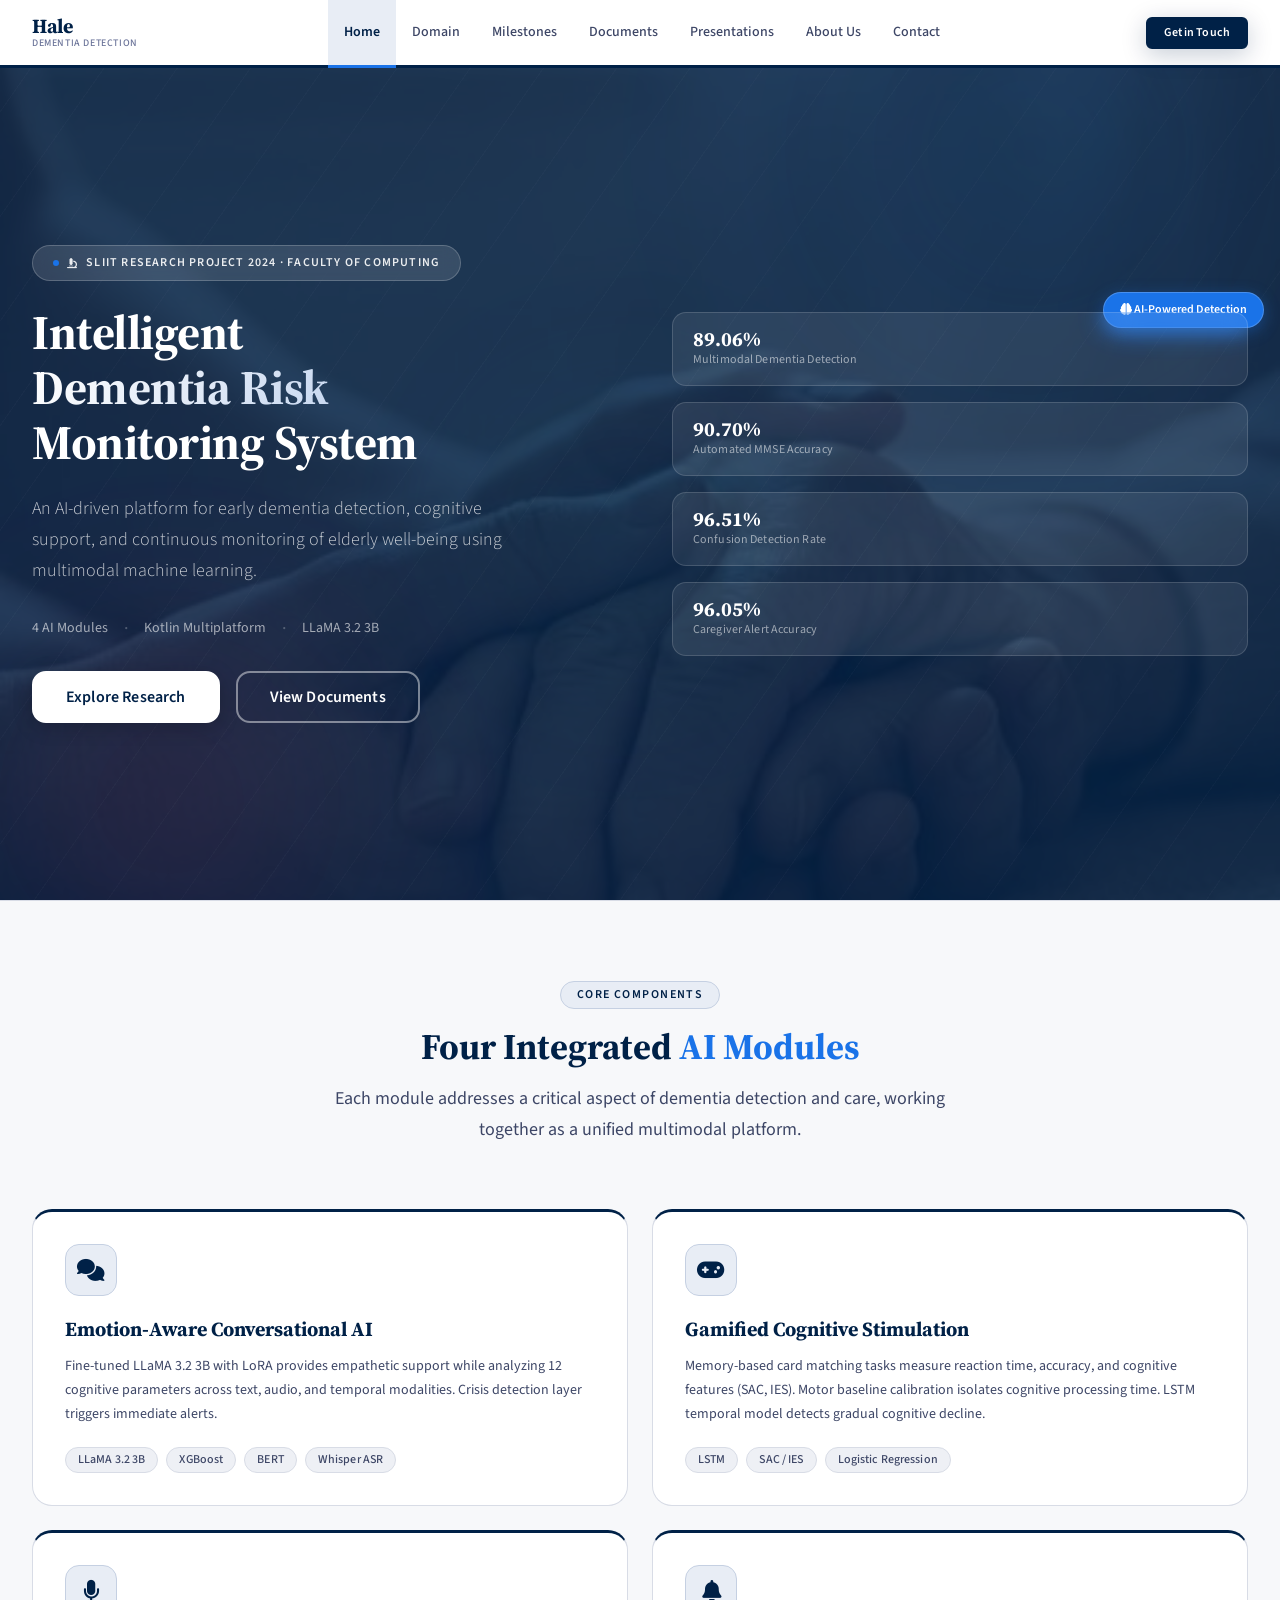
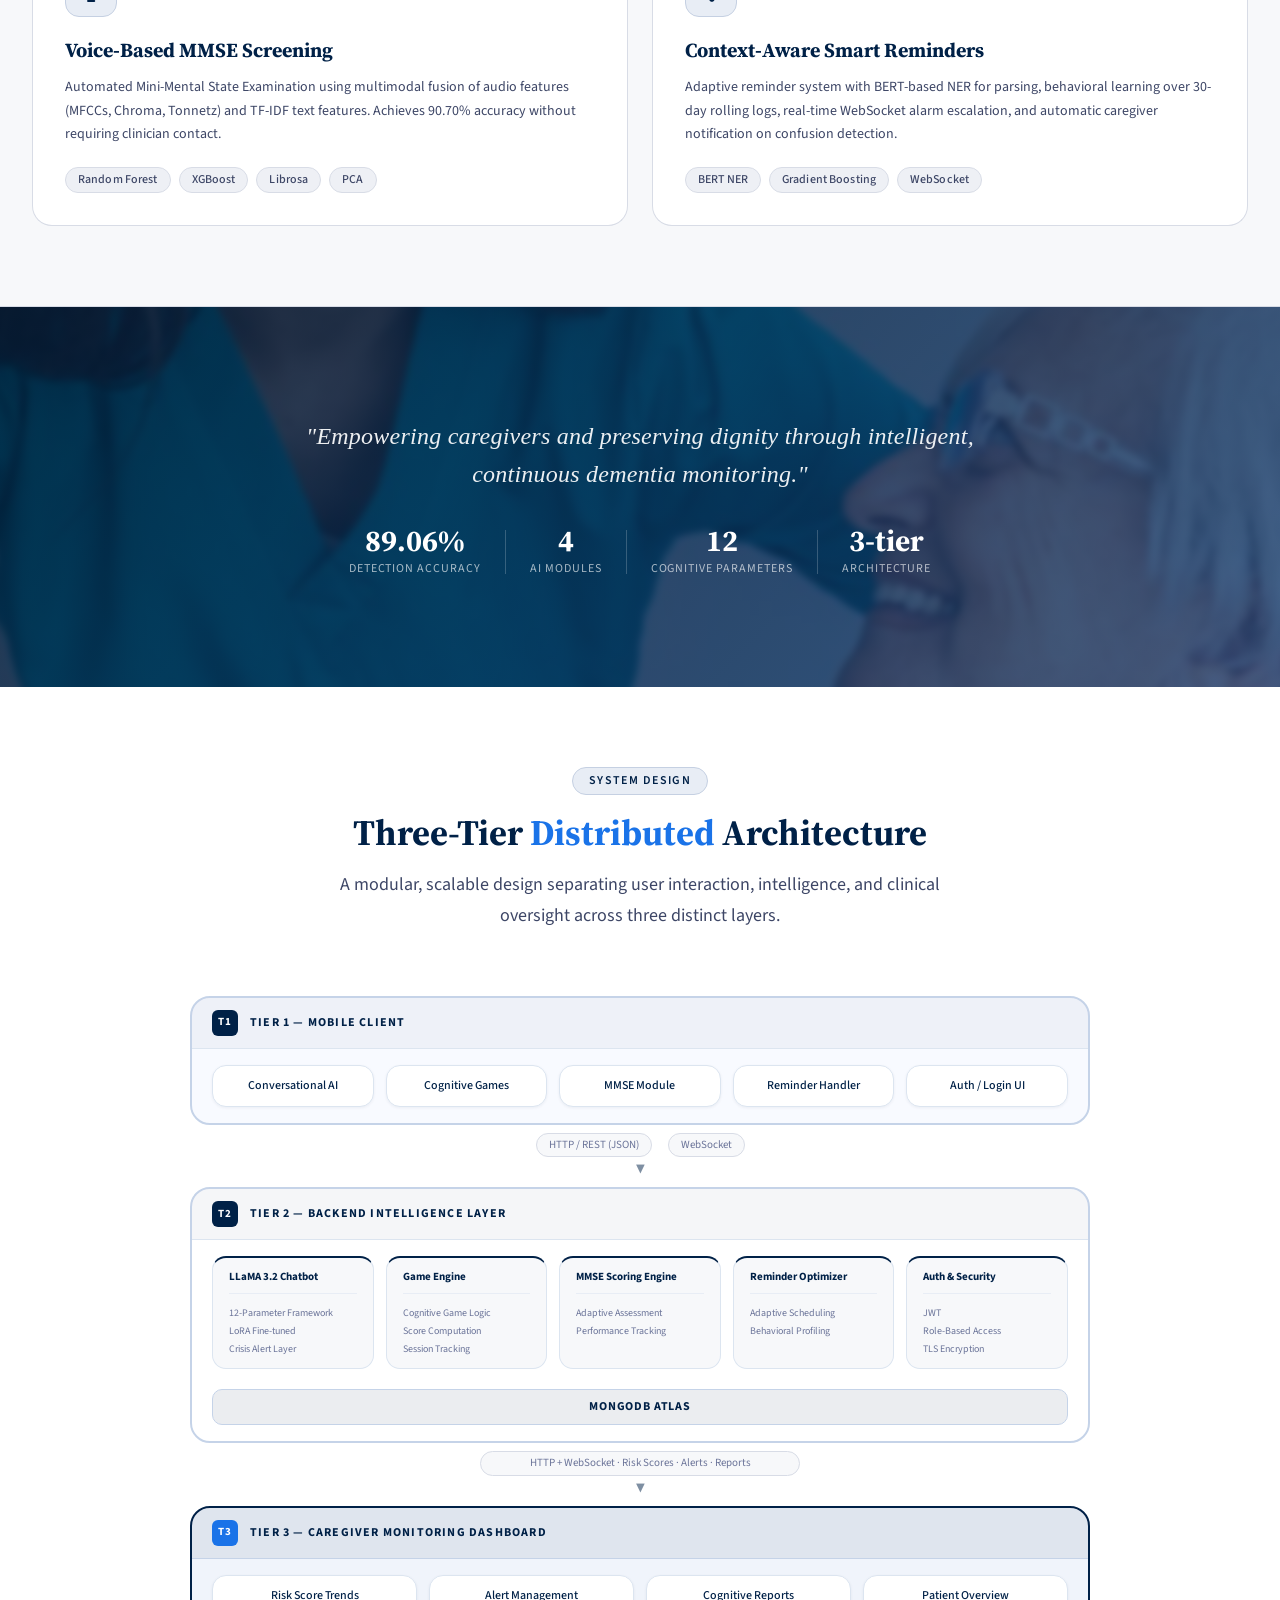
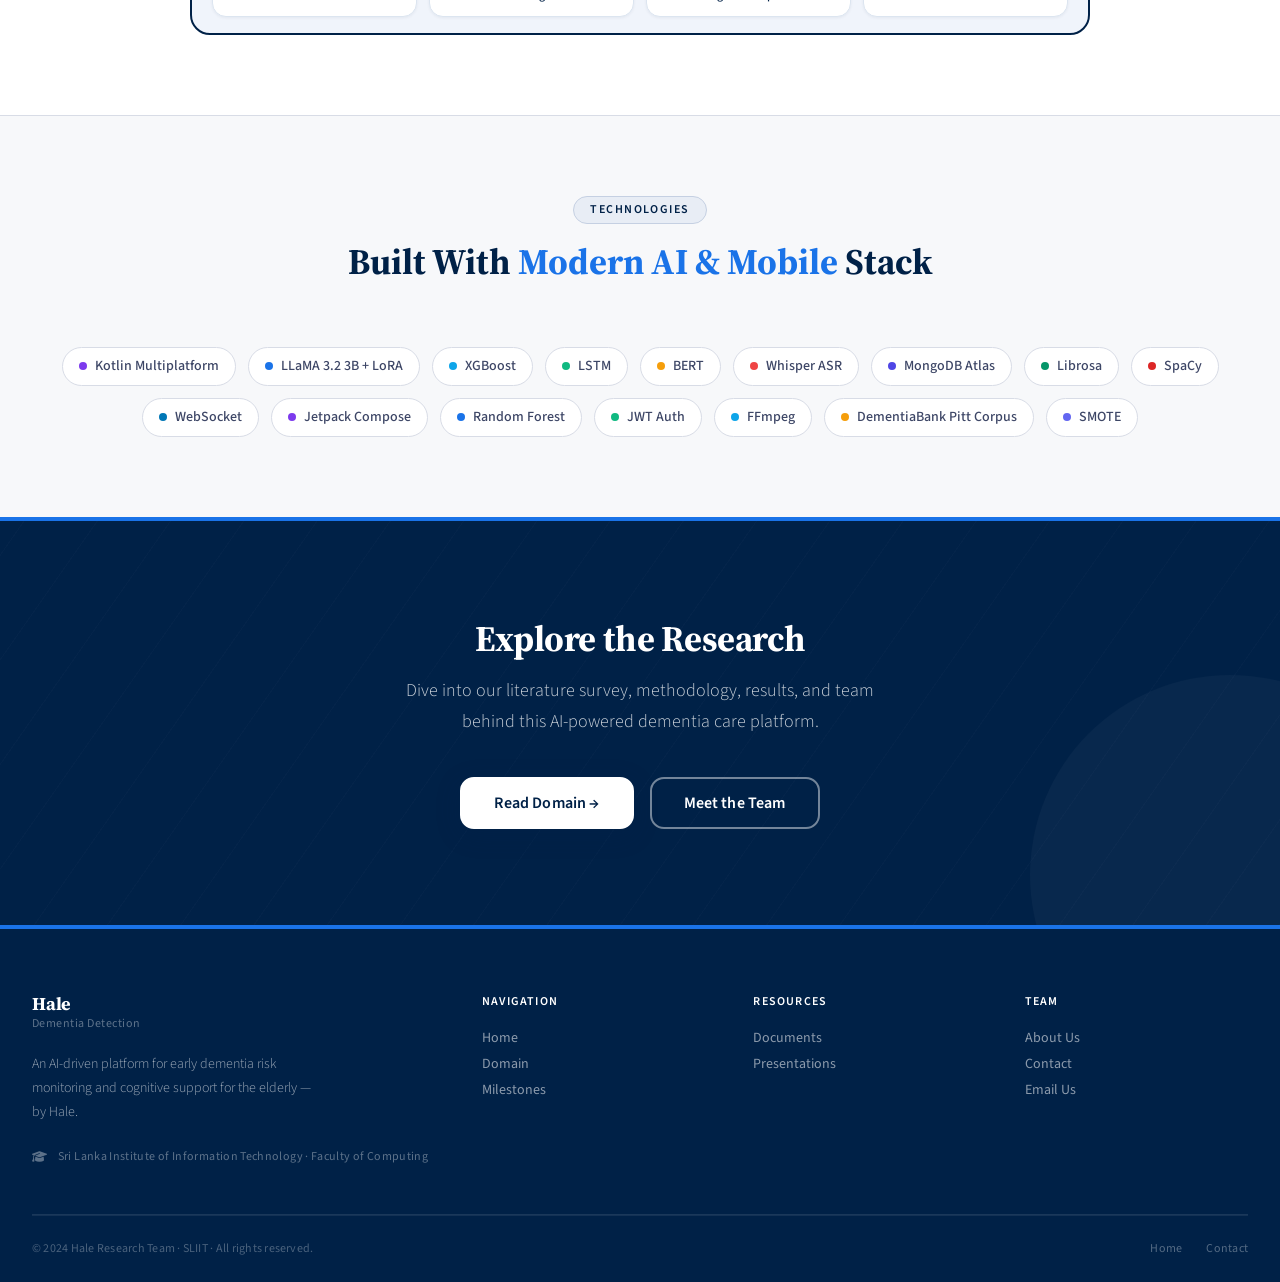
==== commit f325d825: "home page changes" ====
--- a/index.html
+++ b/index.html
@@ -3,28 +3,24 @@
 <head>
   <meta charset="UTF-8" />
   <meta name="viewport" content="width=device-width, initial-scale=1.0" />
-  <meta name="description" content="Intelligent Dementia Risk Monitoring and Cognitive Support System for the Elderly Well-being — SLIIT Research Project" />
+  <meta name="description" content="Intelligent Dementia Risk Monitoring and Cognitive Support System — SLIIT Research Project" />
   <title>Hale — Dementia Risk Monitoring Research</title>
-
-  <!-- Design system -->
   <link rel="stylesheet" href="css/main.css" />
-  <!-- Components -->
   <link rel="stylesheet" href="css/components/navbar.css" />
   <link rel="stylesheet" href="css/components/footer.css" />
   <link rel="stylesheet" href="css/components/cards.css" />
   <link rel="stylesheet" href="css/components/hero.css" />
-  <!-- Page styles -->
   <link rel="stylesheet" href="css/pages/home.css" />
   <link rel="stylesheet" href="css/responsive.css" />
 </head>
 <body>
 
-  <!-- ══ NAVBAR ══ -->
   <header class="navbar" role="banner"></header>
 
   <!-- ══ HERO ══ -->
   <section class="hero">
     <div class="hero__bg">
+      <img class="hero__bg-photo" src="assets/images/home/home1.jpeg" alt="" />
       <div class="hero__blob hero__blob--1"></div>
       <div class="hero__blob hero__blob--2"></div>
       <div class="hero__blob hero__blob--3"></div>
@@ -32,129 +28,68 @@
     </div>
 
     <div class="hero__inner">
-      <!-- Left: Content -->
       <div class="hero__content">
         <div class="hero__tag">
           <span class="hero__tag-dot"></span>
           <i class="fa-solid fa-microscope" style="font-size:10px"></i>
           SLIIT Research Project 2024 · Faculty of Computing
         </div>
-
         <h1 class="hero__title">
           Intelligent<br />
           <span class="hero__title-highlight">Dementia Risk</span><br />
           Monitoring System
         </h1>
-
         <p class="hero__subtitle">
           An AI-driven platform for early dementia detection, cognitive support,
           and continuous monitoring of elderly well-being using multimodal machine learning.
         </p>
-
         <div class="hero__meta">
-          <span class="hero__meta-item"><i class="fa-solid fa-brain"></i> 4 AI Modules</span>
+          <span class="hero__meta-item">4 AI Modules</span>
           <span class="hero__meta-dot">·</span>
-          <span class="hero__meta-item"><i class="fa-solid fa-mobile-screen"></i> Kotlin Multiplatform</span>
+          <span class="hero__meta-item">Kotlin Multiplatform</span>
           <span class="hero__meta-dot">·</span>
-          <span class="hero__meta-item"><i class="fa-solid fa-robot"></i> LLaMA 3.2 3B</span>
-        </div>
-
+          <span class="hero__meta-item">LLaMA 3.2 3B</span>
+        </div>
         <div class="hero__actions">
           <a href="html/domain.html" class="btn btn--primary btn--lg">Explore Research</a>
           <a href="html/documents.html" class="btn btn--outline btn--lg">View Documents</a>
         </div>
       </div>
 
-      <!-- Right: Metrics visual -->
       <div class="hero__visual">
         <div class="hero__float-badge hero__float-badge--1">
-          <i class="fa-solid fa-trophy"></i> 89.06% Accuracy
-        </div>
-
+          <i class="fa-solid fa-brain"></i> AI-Powered Detection
+        </div>
         <div class="hero__card-stack">
           <div class="hero__metric">
-            <div class="hero__metric-icon hero__metric-icon--blue">
-              <i class="fa-solid fa-brain" style="color:var(--clr-primary)"></i>
-            </div>
             <div class="hero__metric-body">
-              <div class="hero__metric-value"
-                   data-counter data-target="89.06" data-suffix="%" data-decimals="2">89.06%</div>
+              <div class="hero__metric-value">89.06%</div>
               <div class="hero__metric-label">Multimodal Dementia Detection</div>
             </div>
           </div>
-
           <div class="hero__metric">
-            <div class="hero__metric-icon hero__metric-icon--green">
-              <i class="fa-solid fa-clipboard-check" style="color:#10b981"></i>
-            </div>
             <div class="hero__metric-body">
-              <div class="hero__metric-value"
-                   data-counter data-target="90.70" data-suffix="%" data-decimals="2">90.70%</div>
+              <div class="hero__metric-value">90.70%</div>
               <div class="hero__metric-label">Automated MMSE Accuracy</div>
             </div>
           </div>
-
           <div class="hero__metric">
-            <div class="hero__metric-icon hero__metric-icon--purple">
-              <i class="fa-solid fa-bell" style="color:#7c3aed"></i>
-            </div>
             <div class="hero__metric-body">
-              <div class="hero__metric-value"
-                   data-counter data-target="96.51" data-suffix="%" data-decimals="2">96.51%</div>
+              <div class="hero__metric-value">96.51%</div>
               <div class="hero__metric-label">Confusion Detection Rate</div>
             </div>
           </div>
-
           <div class="hero__metric">
-            <div class="hero__metric-icon hero__metric-icon--orange">
-              <i class="fa-solid fa-user-doctor" style="color:#f97316"></i>
-            </div>
             <div class="hero__metric-body">
-              <div class="hero__metric-value"
-                   data-counter data-target="96.05" data-suffix="%" data-decimals="2">96.05%</div>
+              <div class="hero__metric-value">96.05%</div>
               <div class="hero__metric-label">Caregiver Alert Accuracy</div>
             </div>
           </div>
         </div>
 
-        <div class="hero__float-badge hero__float-badge--2">
-          <i class="fa-solid fa-chart-line"></i> ROC-AUC 0.94
-        </div>
-      </div>
-    </div>
-  </section>
-
-  <!-- ══ STATS BAR ══ -->
-  <div class="stats-bar">
-    <div class="container">
-      <div class="stats-bar__inner">
-        <div class="stats-bar__item">
-          <div class="stats-bar__value">
-            <span data-counter data-target="55" data-suffix="">55</span><span class="unit">M+</span>
-          </div>
-          <div class="stats-bar__label">People Affected by Dementia</div>
-        </div>
-        <div class="stats-bar__item">
-          <div class="stats-bar__value">
-            <span data-counter data-target="4">4</span><span class="unit"></span>
-          </div>
-          <div class="stats-bar__label">AI Modules Integrated</div>
-        </div>
-        <div class="stats-bar__item">
-          <div class="stats-bar__value">
-            <span data-counter data-target="12">12</span><span class="unit"></span>
-          </div>
-          <div class="stats-bar__label">Cognitive Parameters</div>
-        </div>
-        <div class="stats-bar__item">
-          <div class="stats-bar__value">
-            <span data-counter data-target="3">3</span><span class="unit">-tier</span>
-          </div>
-          <div class="stats-bar__label">Distributed Architecture</div>
-        </div>
-      </div>
-    </div>
-  </div>
+      </div>
+    </div>
+  </section>
 
   <!-- ══ MODULES ══ -->
   <section class="section modules-section">
@@ -167,17 +102,11 @@
           working together as a unified multimodal platform.
         </p>
       </div>
-
       <div class="modules-grid" data-stagger>
-
         <div class="feature-card reveal">
           <div class="feature-card__icon"><i class="fa-solid fa-comments"></i></div>
           <h3 class="feature-card__title">Emotion-Aware Conversational AI</h3>
-          <p class="feature-card__desc">
-            Fine-tuned LLaMA 3.2 3B with LoRA provides empathetic support while analyzing
-            12 cognitive parameters across text, audio, and temporal modalities. Crisis
-            detection layer triggers immediate alerts for high-risk phrases.
-          </p>
+          <p class="feature-card__desc">Fine-tuned LLaMA 3.2 3B with LoRA provides empathetic support while analyzing 12 cognitive parameters across text, audio, and temporal modalities. Crisis detection layer triggers immediate alerts.</p>
           <div class="feature-card__tags">
             <span class="feature-card__tag">LLaMA 3.2 3B</span>
             <span class="feature-card__tag">XGBoost</span>
@@ -185,30 +114,20 @@
             <span class="feature-card__tag">Whisper ASR</span>
           </div>
         </div>
-
         <div class="feature-card reveal reveal-delay-1">
           <div class="feature-card__icon"><i class="fa-solid fa-gamepad"></i></div>
           <h3 class="feature-card__title">Gamified Cognitive Stimulation</h3>
-          <p class="feature-card__desc">
-            Memory-based card matching tasks measure reaction time, accuracy, and cognitive
-            features (SAC, IES). Motor baseline calibration isolates cognitive processing
-            time. LSTM temporal model detects gradual cognitive decline.
-          </p>
+          <p class="feature-card__desc">Memory-based card matching tasks measure reaction time, accuracy, and cognitive features (SAC, IES). Motor baseline calibration isolates cognitive processing time. LSTM temporal model detects gradual cognitive decline.</p>
           <div class="feature-card__tags">
             <span class="feature-card__tag">LSTM</span>
             <span class="feature-card__tag">SAC / IES</span>
             <span class="feature-card__tag">Logistic Regression</span>
           </div>
         </div>
-
         <div class="feature-card reveal reveal-delay-2">
           <div class="feature-card__icon"><i class="fa-solid fa-microphone"></i></div>
           <h3 class="feature-card__title">Voice-Based MMSE Screening</h3>
-          <p class="feature-card__desc">
-            Automated Mini-Mental State Examination using multimodal fusion of audio
-            features (MFCCs, Chroma, Tonnetz) and TF-IDF text features. Achieves
-            90.70% accuracy without requiring clinician contact.
-          </p>
+          <p class="feature-card__desc">Automated Mini-Mental State Examination using multimodal fusion of audio features (MFCCs, Chroma, Tonnetz) and TF-IDF text features. Achieves 90.70% accuracy without requiring clinician contact.</p>
           <div class="feature-card__tags">
             <span class="feature-card__tag">Random Forest</span>
             <span class="feature-card__tag">XGBoost</span>
@@ -216,76 +135,150 @@
             <span class="feature-card__tag">PCA</span>
           </div>
         </div>
-
         <div class="feature-card reveal reveal-delay-3">
           <div class="feature-card__icon"><i class="fa-solid fa-bell"></i></div>
           <h3 class="feature-card__title">Context-Aware Smart Reminders</h3>
-          <p class="feature-card__desc">
-            Adaptive reminder system with BERT-based NER for parsing, behavioral learning
-            over 30-day rolling logs, real-time WebSocket alarm escalation, and automatic
-            caregiver notification on confusion detection.
-          </p>
+          <p class="feature-card__desc">Adaptive reminder system with BERT-based NER for parsing, behavioral learning over 30-day rolling logs, real-time WebSocket alarm escalation, and automatic caregiver notification on confusion detection.</p>
           <div class="feature-card__tags">
             <span class="feature-card__tag">BERT NER</span>
             <span class="feature-card__tag">Gradient Boosting</span>
             <span class="feature-card__tag">WebSocket</span>
           </div>
         </div>
-
-      </div>
-    </div>
-  </section>
+      </div>
+    </div>
+  </section>
+
+  <!-- ══ PARALLAX IMAGE BANNER ══ -->
+  <div class="home-parallax">
+    <div class="home-parallax__bg" style="background-image:url('assets/images/home/home2.jpeg')"></div>
+    <div class="home-parallax__overlay"></div>
+    <div class="home-parallax__content">
+      <div class="container">
+        <p class="home-parallax__quote">
+          "Empowering caregivers and preserving dignity through intelligent, continuous dementia monitoring."
+        </p>
+        <div class="home-parallax__stats">
+          <div class="hps-item"><span class="hps-value">89.06%</span><span class="hps-label">Detection Accuracy</span></div>
+          <div class="hps-sep"></div>
+          <div class="hps-item"><span class="hps-value">4</span><span class="hps-label">AI Modules</span></div>
+          <div class="hps-sep"></div>
+          <div class="hps-item"><span class="hps-value">12</span><span class="hps-label">Cognitive Parameters</span></div>
+          <div class="hps-sep"></div>
+          <div class="hps-item"><span class="hps-value">3-tier</span><span class="hps-label">Architecture</span></div>
+        </div>
+      </div>
+    </div>
+  </div>
 
   <!-- ══ ARCHITECTURE ══ -->
   <section class="section arch-section">
     <div class="container">
-      <div class="arch-inner">
-        <!-- Visual -->
-        <div class="reveal-left">
-          <div class="arch-visual">
-            <!-- Replace src with: assets/images/project/system_architecture.png -->
-            <img src="assets/images/project/system_architecture.png"
-                 alt="Three-tier system architecture diagram"
-                 onerror="this.parentElement.innerHTML='<div class=\'arch-visual-placeholder\'><div class=\'arch-visual-placeholder__icon\'>🏗️</div><div class=\'arch-visual-placeholder__text\'>Add architecture diagram<br><code>assets/images/project/system_architecture.png</code></div></div>'" />
-          </div>
-        </div>
-
-        <!-- Text -->
-        <div class="reveal-right">
-          <span class="section-label">System Architecture</span>
-          <h2 class="section-title" style="text-align:left;margin-bottom:var(--space-4)">
-            Three-Tier <span>Distributed</span> Architecture
-          </h2>
-          <p class="section-desc" style="text-align:left;margin-inline:0;margin-bottom:var(--space-8)">
-            A modular, scalable design separating user interaction, intelligence,
-            and clinical oversight across three distinct layers.
-          </p>
-
-          <div class="arch-list">
-            <div class="arch-list-item">
-              <div class="arch-list-item__num">1</div>
-              <div>
-                <div class="arch-list-item__title">Mobile Client (Kotlin Multiplatform)</div>
-                <div class="arch-list-item__desc">Jetpack Compose + MVVM for Android, iOS &amp; Web. Hosts conversational AI, games, MMSE &amp; reminders.</div>
-              </div>
-            </div>
-            <div class="arch-list-item">
-              <div class="arch-list-item__num">2</div>
-              <div>
-                <div class="arch-list-item__title">Cloud Backend Intelligence Layer</div>
-                <div class="arch-list-item__desc">Manages auth, ML inference, dementia risk estimation &amp; adaptive scheduling. MongoDB Atlas for multimodal data.</div>
-              </div>
-            </div>
-            <div class="arch-list-item">
-              <div class="arch-list-item__num">3</div>
-              <div>
-                <div class="arch-list-item__title">Caregiver Web Dashboard</div>
-                <div class="arch-list-item__desc">Single-page application visualising longitudinal risk scores, cognitive trends, MMSE results &amp; alerts.</div>
-              </div>
-            </div>
-          </div>
-        </div>
-      </div>
+      <div class="section-header reveal">
+        <span class="section-label">System Design</span>
+        <h2 class="section-title">Three-Tier <span>Distributed</span> Architecture</h2>
+        <p class="section-desc">A modular, scalable design separating user interaction, intelligence, and clinical oversight across three distinct layers.</p>
+      </div>
+
+      <!-- CSS Architecture Diagram -->
+      <div class="arch-diagram reveal">
+
+        <!-- Tier 1 -->
+        <div class="arch-tier arch-tier--1">
+          <div class="arch-tier__header">
+            <span class="arch-tier__badge">T1</span>
+            TIER 1 — MOBILE CLIENT
+          </div>
+          <div class="arch-tier__nodes">
+            <div class="arch-node"><span>Conversational AI</span></div>
+            <div class="arch-node"><span>Cognitive Games</span></div>
+            <div class="arch-node"><span>MMSE Module</span></div>
+            <div class="arch-node"><span>Reminder Handler</span></div>
+            <div class="arch-node"><span>Auth / Login UI</span></div>
+          </div>
+        </div>
+
+        <!-- Arrow 1→2 -->
+        <div class="arch-conn">
+          <div class="arch-conn__labels">
+            <span class="arch-conn__tag">HTTP / REST (JSON)</span>
+            <span class="arch-conn__tag">WebSocket</span>
+          </div>
+          <div class="arch-conn__arrow">▼</div>
+        </div>
+
+        <!-- Tier 2 -->
+        <div class="arch-tier arch-tier--2">
+          <div class="arch-tier__header">
+            <span class="arch-tier__badge">T2</span>
+            TIER 2 — BACKEND INTELLIGENCE LAYER
+          </div>
+          <div class="arch-tier__modules">
+            <div class="arch-module">
+              <div class="arch-module__name">LLaMA 3.2 Chatbot</div>
+              <div class="arch-module__subs">
+                <span>12-Parameter Framework</span>
+                <span>LoRA Fine-tuned</span>
+                <span>Crisis Alert Layer</span>
+              </div>
+            </div>
+            <div class="arch-module">
+              <div class="arch-module__name">Game Engine</div>
+              <div class="arch-module__subs">
+                <span>Cognitive Game Logic</span>
+                <span>Score Computation</span>
+                <span>Session Tracking</span>
+              </div>
+            </div>
+            <div class="arch-module">
+              <div class="arch-module__name">MMSE Scoring Engine</div>
+              <div class="arch-module__subs">
+                <span>Adaptive Assessment</span>
+                <span>Performance Tracking</span>
+              </div>
+            </div>
+            <div class="arch-module">
+              <div class="arch-module__name">Reminder Optimizer</div>
+              <div class="arch-module__subs">
+                <span>Adaptive Scheduling</span>
+                <span>Behavioral Profiling</span>
+              </div>
+            </div>
+            <div class="arch-module">
+              <div class="arch-module__name">Auth &amp; Security</div>
+              <div class="arch-module__subs">
+                <span>JWT</span>
+                <span>Role-Based Access</span>
+                <span>TLS Encryption</span>
+              </div>
+            </div>
+          </div>
+          <div class="arch-tier__db">MongoDB Atlas</div>
+        </div>
+
+        <!-- Arrow 2→3 -->
+        <div class="arch-conn">
+          <div class="arch-conn__labels">
+            <span class="arch-conn__tag arch-conn__tag--wide">HTTP + WebSocket · Risk Scores · Alerts · Reports</span>
+          </div>
+          <div class="arch-conn__arrow">▼</div>
+        </div>
+
+        <!-- Tier 3 -->
+        <div class="arch-tier arch-tier--3">
+          <div class="arch-tier__header">
+            <span class="arch-tier__badge">T3</span>
+            TIER 3 — CAREGIVER MONITORING DASHBOARD
+          </div>
+          <div class="arch-tier__nodes">
+            <div class="arch-node"><span>Risk Score Trends</span></div>
+            <div class="arch-node"><span>Alert Management</span></div>
+            <div class="arch-node"><span>Cognitive Reports</span></div>
+            <div class="arch-node"><span>Patient Overview</span></div>
+          </div>
+        </div>
+
+      </div><!-- /arch-diagram -->
     </div>
   </section>
 
@@ -294,7 +287,7 @@
     <div class="container">
       <div class="section-header reveal">
         <span class="section-label">Technologies</span>
-        <h2 class="section-title">Built With <span>Modern AI & Mobile</span> Stack</h2>
+        <h2 class="section-title">Built With <span>Modern AI &amp; Mobile</span> Stack</h2>
       </div>
 
       <div class="tech-grid reveal">
@@ -318,15 +311,13 @@
     </div>
   </section>
 
+
   <!-- ══ CTA ══ -->
   <section class="cta-section">
     <div class="container">
       <div class="reveal">
         <h2 class="cta-section__title">Explore the Research</h2>
-        <p class="cta-section__desc">
-          Dive into our literature survey, methodology, results, and team behind
-          this AI-powered dementia care platform.
-        </p>
+        <p class="cta-section__desc">Dive into our literature survey, methodology, results, and team behind this AI-powered dementia care platform.</p>
         <div class="flex-center gap-4" style="flex-wrap:wrap">
           <a href="html/domain.html" class="btn btn--primary btn--lg">Read Domain →</a>
           <a href="html/about.html" class="btn btn--outline btn--lg">Meet the Team</a>
@@ -335,10 +326,8 @@
     </div>
   </section>
 
-  <!-- ══ FOOTER ══ -->
   <footer class="footer"></footer>
 
-  <!-- Scripts -->
   <script src="js/main.js"></script>
   <script src="js/components/navbar.js"></script>
   <script src="js/components/animations.js"></script>
--- a/css/components/navbar.css
+++ b/css/components/navbar.css
@@ -72,18 +72,19 @@
 
 .navbar__logo-name {
   font-family: var(--font-serif);
-  font-size: var(--text-lg);
+  font-size: var(--text-xl);
   font-weight: var(--fw-bold);
   color: var(--clr-oxford);
-  letter-spacing: -0.01em;
+  letter-spacing: -0.02em;
 }
 
 .navbar__logo-sub {
   font-family: var(--font-sans);
   font-size: 10px;
   color: var(--clr-text-muted);
-  font-weight: var(--fw-regular);
-  letter-spacing: 0.04em;
+  font-weight: var(--fw-medium);
+  letter-spacing: 0.06em;
+  text-transform: uppercase;
 }
 
 /* ── Nav links ── */
--- a/css/pages/home.css
+++ b/css/pages/home.css
@@ -322,3 +322,380 @@
   .cta-section__title { font-size: var(--text-2xl); }
   .cta-section { padding-block: var(--space-16); }
 }
+
+/* ============================================================
+   NEW SECTIONS — Added for hero image, parallax, arch diagram, tech logos
+   ============================================================ */
+
+/* ── Hero background photo ── */
+.hero__bg-photo {
+  position: absolute;
+  inset: 0;
+  width: 100%;
+  height: 100%;
+  object-fit: cover;
+  object-position: center;
+  opacity: 0.15;
+  mix-blend-mode: luminosity;
+  pointer-events: none;
+}
+
+/* ── Parallax Image Banner ── */
+.home-parallax {
+  position: relative;
+  height: 380px;
+  overflow: hidden;
+  display: flex;
+  align-items: center;
+}
+
+.home-parallax__bg {
+  position: absolute;
+  inset: -60px 0;
+  background-size: cover;
+  background-position: center;
+  background-attachment: fixed;
+  filter: blur(3px) brightness(0.38);
+  transform: scale(1.06);
+}
+
+.home-parallax__overlay {
+  position: absolute;
+  inset: 0;
+  background: linear-gradient(135deg, rgba(0,33,71,0.6) 0%, rgba(26,115,232,0.35) 100%);
+}
+
+.home-parallax__content {
+  position: relative;
+  z-index: 2;
+  width: 100%;
+  text-align: center;
+  color: #fff;
+  padding-block: var(--space-8);
+}
+
+.home-parallax__quote {
+  font-family: var(--font-serif);
+  font-size: clamp(1rem, 2.5vw, 1.5rem);
+  font-style: italic;
+  color: rgba(255,255,255,0.92);
+  max-width: 720px;
+  margin: 0 auto var(--space-8);
+  line-height: 1.6;
+  letter-spacing: 0.01em;
+}
+
+.home-parallax__stats {
+  display: flex;
+  align-items: center;
+  justify-content: center;
+  gap: var(--space-6);
+  flex-wrap: wrap;
+}
+
+.hps-item {
+  display: flex;
+  flex-direction: column;
+  align-items: center;
+  gap: 4px;
+}
+
+.hps-value {
+  font-family: var(--font-serif);
+  font-size: var(--text-3xl);
+  font-weight: var(--fw-bold);
+  color: #fff;
+  line-height: 1;
+}
+
+.hps-label {
+  font-family: var(--font-sans);
+  font-size: var(--text-xs);
+  color: rgba(255,255,255,0.65);
+  text-transform: uppercase;
+  letter-spacing: 0.08em;
+}
+
+.hps-sep {
+  width: 1px;
+  height: 44px;
+  background: rgba(255,255,255,0.2);
+}
+
+/* ── Architecture Diagram ── */
+.arch-diagram {
+  display: flex;
+  flex-direction: column;
+  gap: 0;
+  max-width: 900px;
+  margin-inline: auto;
+  font-family: var(--font-sans);
+}
+
+.arch-tier {
+  border: 2px solid var(--clr-oxford);
+  border-radius: var(--radius-xl);
+  overflow: hidden;
+}
+
+.arch-tier--1 { background: #f8faff; border-color: #c5d3e8; }
+.arch-tier--2 { background: #fff; border-color: #c5d3e8; }
+.arch-tier--3 { background: #f0f4fb; border-color: var(--clr-oxford); }
+
+.arch-tier__header {
+  display: flex;
+  align-items: center;
+  gap: var(--space-3);
+  padding: var(--space-3) var(--space-5);
+  border-bottom: 1px solid #dce5f0;
+  font-size: var(--text-xs);
+  font-weight: var(--fw-bold);
+  color: var(--clr-oxford);
+  text-transform: uppercase;
+  letter-spacing: 0.1em;
+  background: rgba(0,33,71,0.04);
+}
+
+.arch-tier--3 .arch-tier__header {
+  color: var(--clr-oxford);
+  border-bottom-color: #c5d3e8;
+  background: rgba(0,33,71,0.07);
+}
+
+.arch-tier__badge {
+  width: 26px;
+  height: 26px;
+  border-radius: var(--radius-sm);
+  background: var(--clr-oxford);
+  color: #fff;
+  font-size: 11px;
+  font-weight: var(--fw-bold);
+  display: flex;
+  align-items: center;
+  justify-content: center;
+  flex-shrink: 0;
+}
+
+.arch-tier--3 .arch-tier__badge {
+  background: var(--clr-accent);
+}
+
+/* Tier 1 & 3 nodes row */
+.arch-tier__nodes {
+  display: flex;
+  gap: var(--space-3);
+  padding: var(--space-4) var(--space-5);
+  flex-wrap: wrap;
+}
+
+.arch-node {
+  display: flex;
+  align-items: center;
+  justify-content: center;
+  padding: var(--space-3) var(--space-4);
+  background: #fff;
+  border: 1px solid #dce5f0;
+  border-radius: var(--radius-lg);
+  font-size: var(--text-xs);
+  font-weight: var(--fw-medium);
+  color: var(--clr-oxford);
+  text-align: center;
+  min-width: 90px;
+  flex: 1;
+  transition: var(--ease-fast);
+  box-shadow: 0 1px 3px rgba(0,33,71,0.06);
+  line-height: var(--lh-snug);
+}
+
+.arch-node:hover { background: #eef3fb; border-color: var(--clr-accent); box-shadow: var(--shadow-sm); }
+
+/* Remove unused light variant - tier 3 nodes now same as regular */
+.arch-node--light { background: #eef3fb; border-color: #c5d3e8; }
+.arch-node--light i { color: var(--clr-accent); }
+.arch-node--light:hover { background: #dce8f8; border-color: var(--clr-oxford); box-shadow: var(--shadow-sm); }
+
+/* Tier 2 modules */
+.arch-tier__modules {
+  display: grid;
+  grid-template-columns: repeat(5, 1fr);
+  gap: var(--space-3);
+  padding: var(--space-4) var(--space-5);
+  align-items: stretch;
+}
+
+.arch-module {
+  background: var(--clr-surface);
+  border: 1px solid #dce5f0;
+  border-top: 2px solid var(--clr-oxford);
+  border-radius: var(--radius-lg);
+  padding: var(--space-3) var(--space-4);
+  display: flex;
+  flex-direction: column;
+  gap: var(--space-2);
+}
+
+.arch-module__name {
+  font-size: 11px;
+  font-weight: var(--fw-bold);
+  color: var(--clr-oxford);
+  line-height: 1.35;
+  padding-bottom: var(--space-2);
+  border-bottom: 1px solid #e8edf5;
+  margin-bottom: var(--space-1);
+}
+
+.arch-module__subs {
+  display: flex;
+  flex-direction: column;
+  gap: 4px;
+  flex: 1;
+}
+
+.arch-module__subs span {
+  font-size: 10px;
+  color: var(--clr-text-muted);
+  line-height: 1.4;
+}
+
+.arch-tier__db {
+  margin: var(--space-1) var(--space-5) var(--space-4);
+  background: rgba(0,33,71,0.08);
+  color: var(--clr-oxford);
+  border: 1px solid #c5d3e8;
+  border-radius: var(--radius);
+  padding: var(--space-2) var(--space-4);
+  text-align: center;
+  font-size: var(--text-xs);
+  font-weight: var(--fw-bold);
+  letter-spacing: 0.07em;
+  text-transform: uppercase;
+}
+
+.arch-tier__db i { margin-right: var(--space-2); opacity: 0.8; }
+
+/* Connector arrows */
+.arch-conn {
+  display: flex;
+  flex-direction: column;
+  align-items: center;
+  gap: var(--space-1);
+  padding-block: var(--space-2);
+  margin-inline: var(--space-8);
+}
+
+.arch-conn__labels {
+  display: flex;
+  gap: var(--space-4);
+  flex-wrap: wrap;
+  justify-content: center;
+}
+
+.arch-conn__tag {
+  font-family: var(--font-sans);
+  font-size: 11px;
+  color: var(--clr-text-muted);
+  background: var(--clr-surface);
+  border: 1px solid var(--clr-border);
+  border-radius: var(--radius-full);
+  padding: 3px var(--space-3);
+  display: flex;
+  align-items: center;
+  gap: var(--space-1);
+}
+
+.arch-conn__tag--wide { min-width: 320px; justify-content: center; }
+
+.arch-conn__arrow {
+  font-size: 18px;
+  color: var(--clr-oxford);
+  opacity: 0.5;
+  line-height: 1;
+}
+
+/* ── Tech Stack with Logos ── */
+.tech-categories {
+  display: flex;
+  flex-direction: column;
+  gap: var(--space-8);
+}
+
+.tech-cat__label {
+  font-family: var(--font-sans);
+  font-size: var(--text-xs);
+  font-weight: var(--fw-bold);
+  color: var(--clr-oxford);
+  text-transform: uppercase;
+  letter-spacing: 0.1em;
+  margin-bottom: var(--space-4);
+  padding-bottom: var(--space-3);
+  border-bottom: 2px solid var(--clr-oxford);
+  display: flex;
+  align-items: center;
+  gap: var(--space-2);
+}
+
+.tech-cat__label i { opacity: 0.7; }
+
+.tech-cat__pills {
+  display: flex;
+  flex-wrap: wrap;
+  gap: var(--space-3);
+}
+
+.tech-logo-pill {
+  display: flex;
+  align-items: center;
+  gap: var(--space-3);
+  background: var(--clr-bg);
+  border: 1px solid var(--clr-border);
+  border-radius: var(--radius-lg);
+  padding: var(--space-2) var(--space-4) var(--space-2) var(--space-2);
+  transition: var(--ease-fast);
+  cursor: default;
+}
+
+.tech-logo-pill:hover {
+  border-color: var(--clr-primary-muted);
+  box-shadow: var(--shadow-sm);
+  transform: translateY(-2px);
+}
+
+.tech-logo-pill__icon {
+  width: 34px;
+  height: 34px;
+  border-radius: var(--radius);
+  display: flex;
+  align-items: center;
+  justify-content: center;
+  color: #fff;
+  font-size: 14px;
+  font-weight: var(--fw-bold);
+  font-family: var(--font-serif);
+  flex-shrink: 0;
+}
+
+.tech-logo-pill span {
+  font-family: var(--font-sans);
+  font-size: var(--text-sm);
+  font-weight: var(--fw-medium);
+  color: var(--clr-oxford);
+}
+
+/* Responsive */
+@media (max-width: 900px) {
+  .arch-tier__modules { grid-template-columns: repeat(3, 1fr); }
+  .arch-tier--2 { margin-inline: var(--space-3); }
+}
+
+@media (max-width: 640px) {
+  .arch-tier__modules { grid-template-columns: repeat(2, 1fr); }
+  .arch-tier__nodes { gap: var(--space-2); }
+  .arch-node { min-width: 70px; padding: var(--space-2) var(--space-3); }
+  .arch-tier--2 { margin-inline: 0; }
+  .home-parallax { height: 320px; }
+  .home-parallax__bg { background-attachment: scroll; }
+  .hps-sep { display: none; }
+  .home-parallax__stats { gap: var(--space-4); }
+  .arch-conn__tag--wide { min-width: auto; }
+  .tech-logo-pill { padding: var(--space-2) var(--space-3) var(--space-2) var(--space-2); }
+}
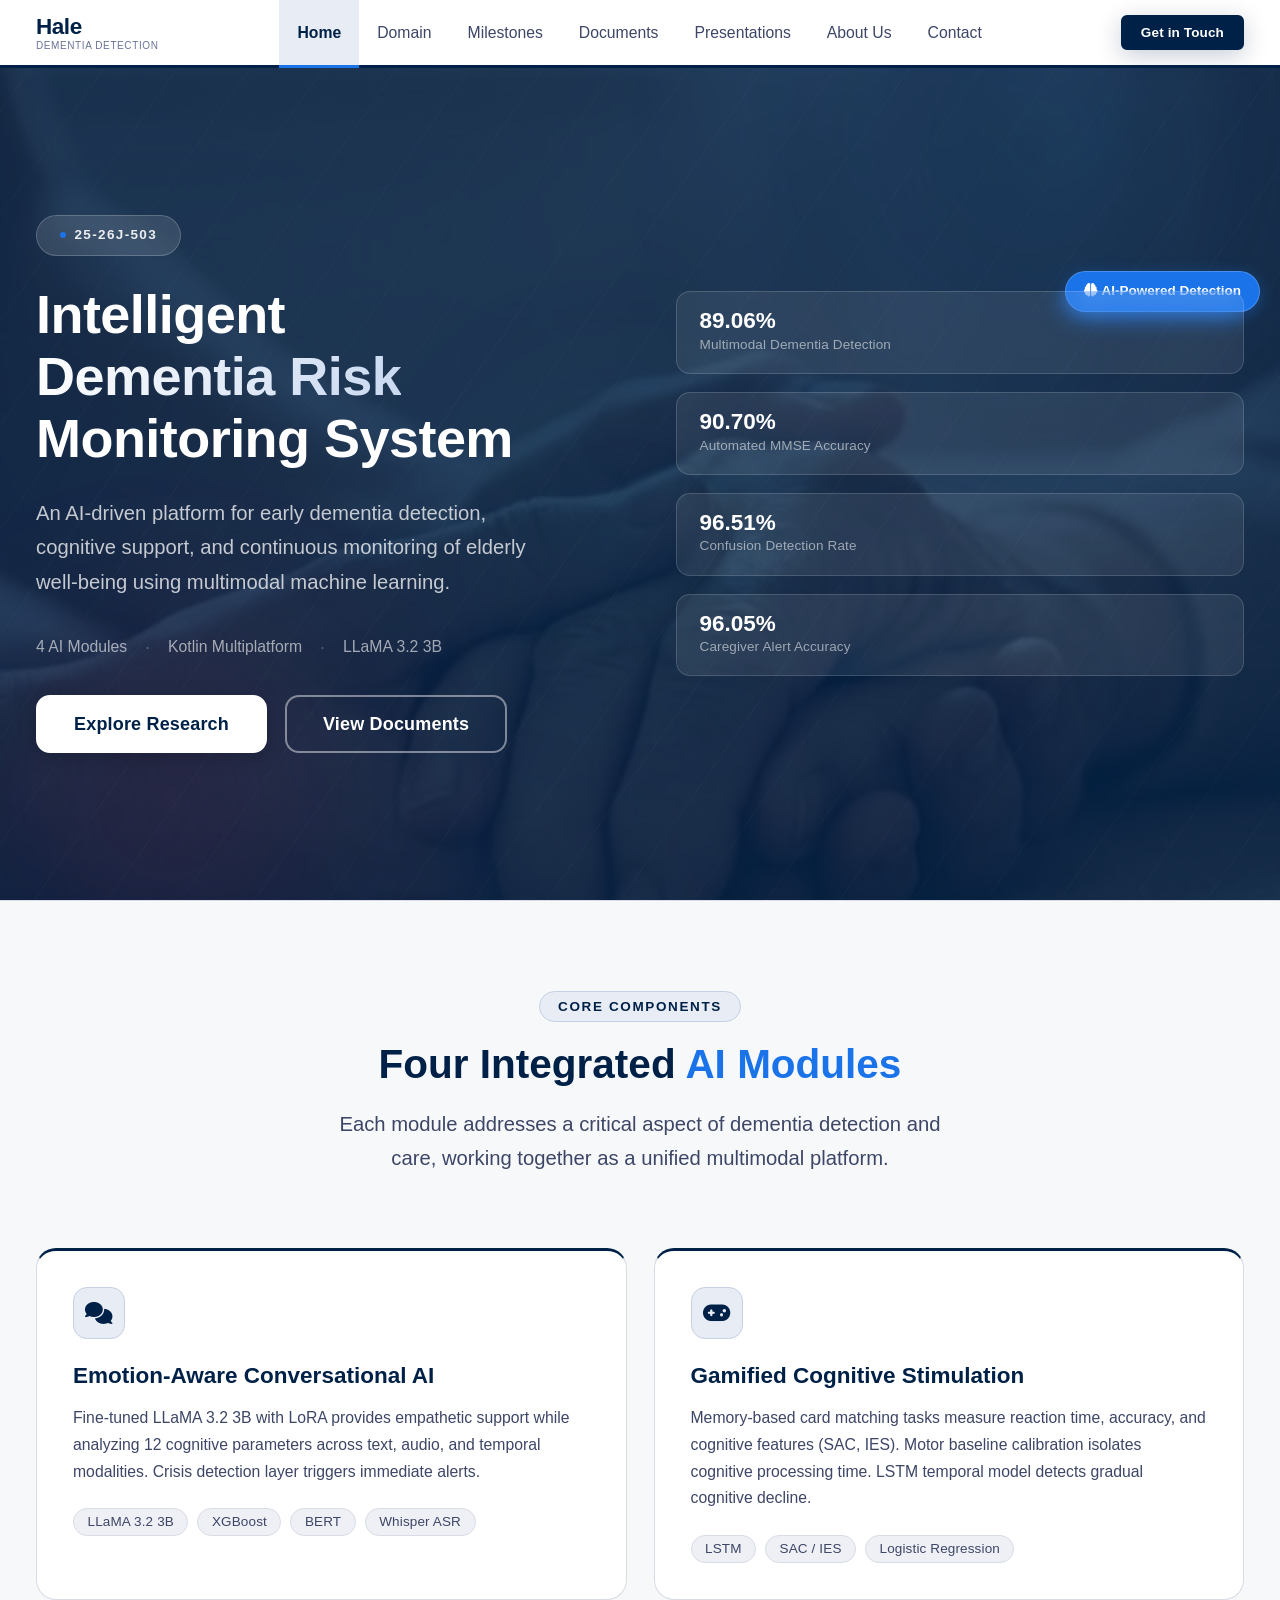
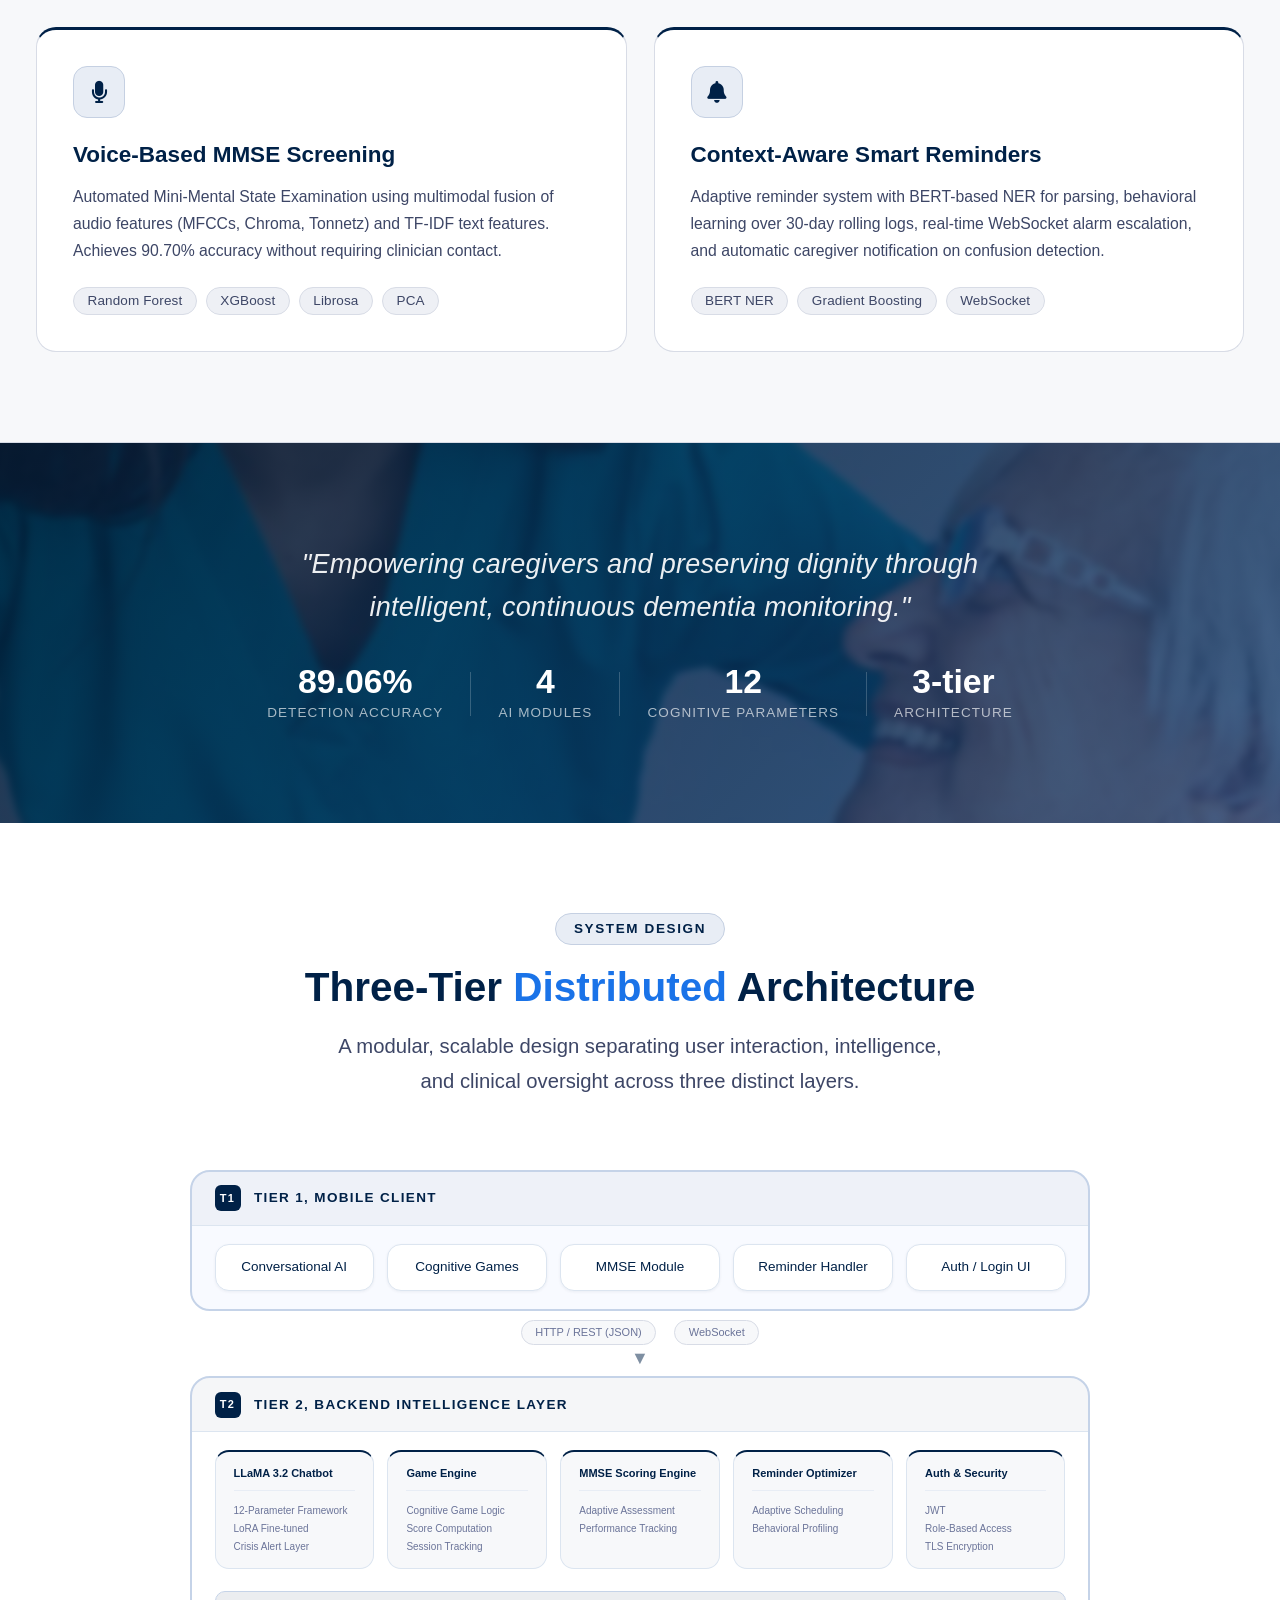
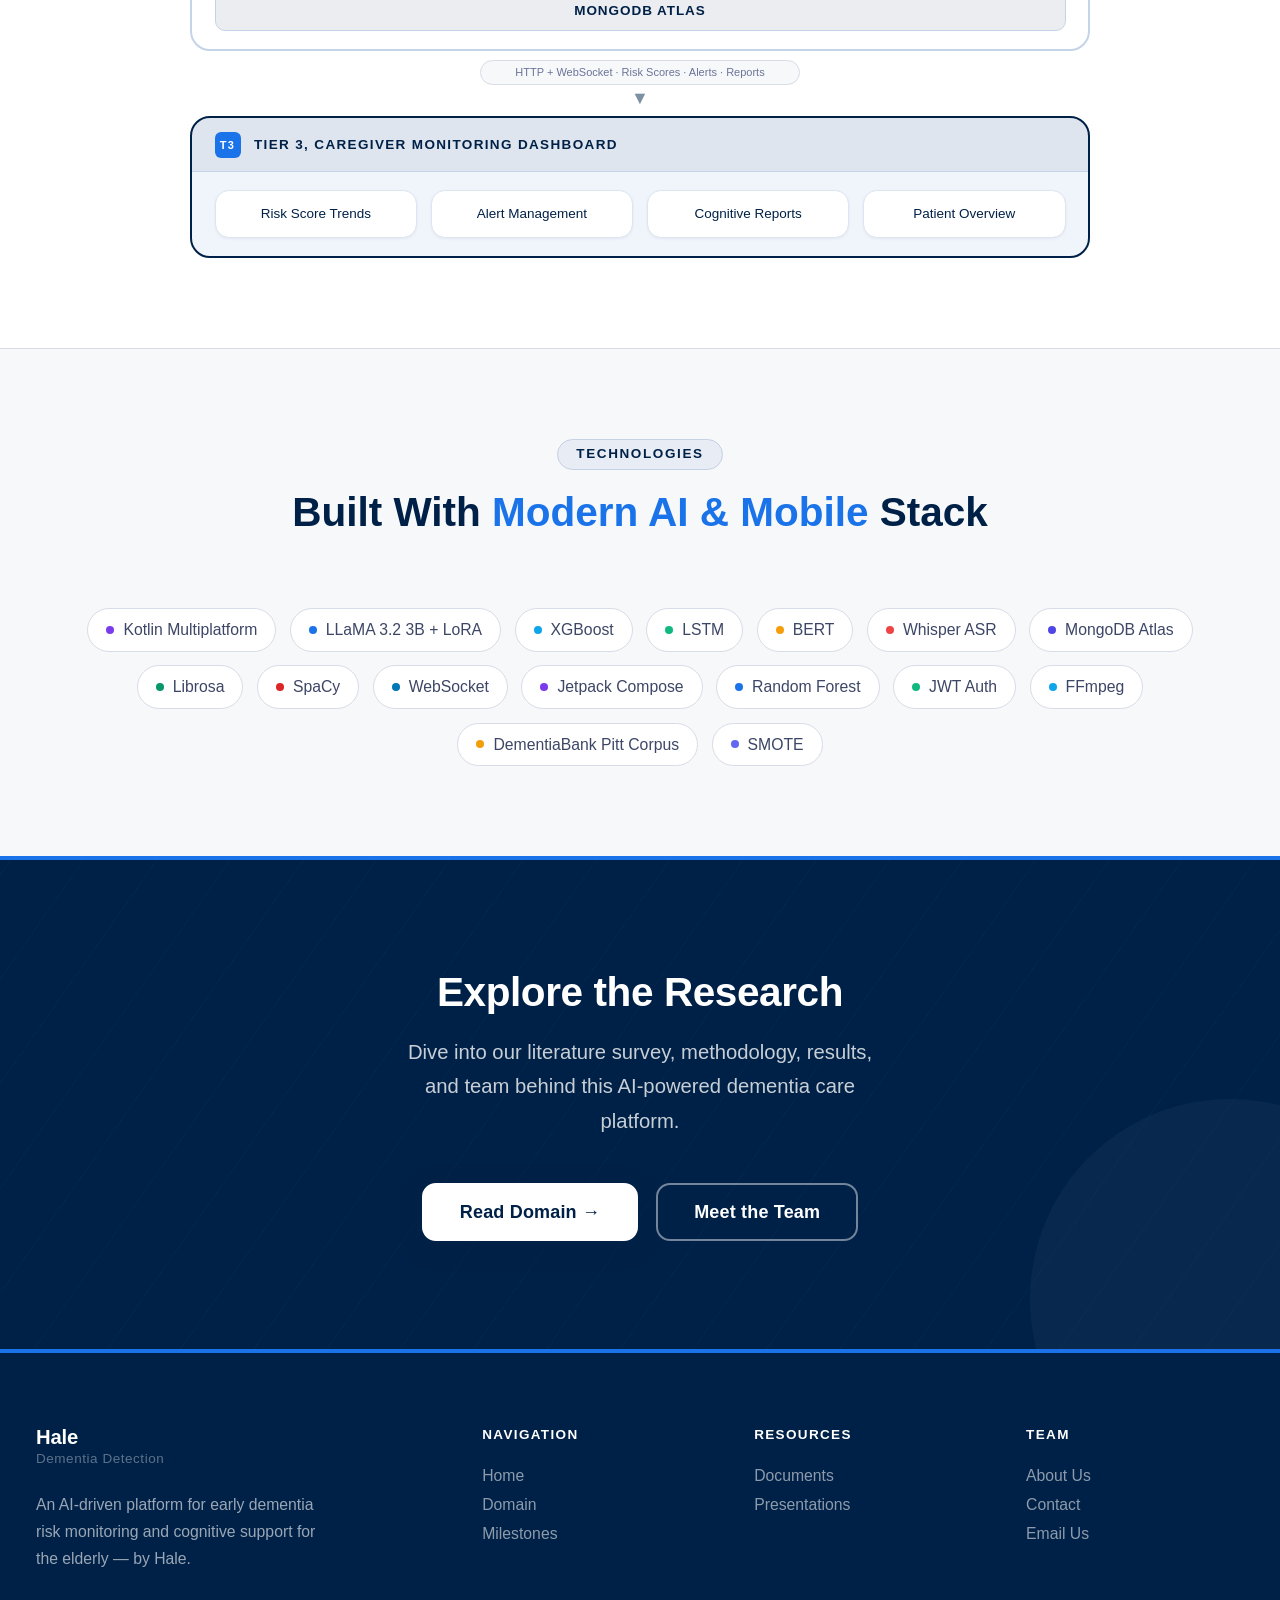
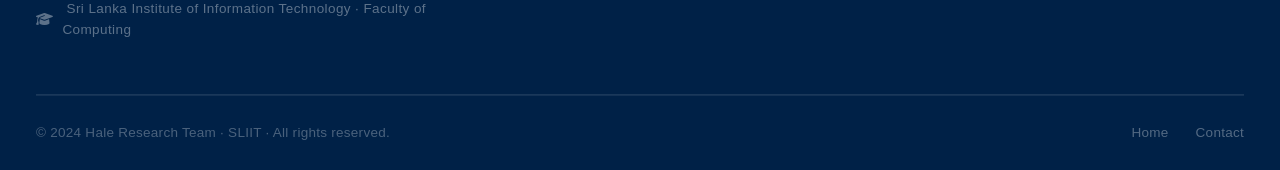
==== commit 4ed12a10: "changes" ====
--- a/index.html
+++ b/index.html
@@ -3,8 +3,8 @@
 <head>
   <meta charset="UTF-8" />
   <meta name="viewport" content="width=device-width, initial-scale=1.0" />
-  <meta name="description" content="Intelligent Dementia Risk Monitoring and Cognitive Support System — SLIIT Research Project" />
-  <title>Hale — Dementia Risk Monitoring Research</title>
+  <meta name="description" content="Intelligent Dementia Risk Monitoring and Cognitive Support System, SLIIT Research Project" />
+  <title>Hale, Dementia Risk Monitoring Research</title>
   <link rel="stylesheet" href="css/main.css" />
   <link rel="stylesheet" href="css/components/navbar.css" />
   <link rel="stylesheet" href="css/components/footer.css" />
@@ -31,8 +31,7 @@
       <div class="hero__content">
         <div class="hero__tag">
           <span class="hero__tag-dot"></span>
-          <i class="fa-solid fa-microscope" style="font-size:10px"></i>
-          SLIIT Research Project 2024 · Faculty of Computing
+          25-26J-503
         </div>
         <h1 class="hero__title">
           Intelligent<br />
@@ -187,7 +186,7 @@
         <div class="arch-tier arch-tier--1">
           <div class="arch-tier__header">
             <span class="arch-tier__badge">T1</span>
-            TIER 1 — MOBILE CLIENT
+            TIER 1, MOBILE CLIENT
           </div>
           <div class="arch-tier__nodes">
             <div class="arch-node"><span>Conversational AI</span></div>
@@ -211,7 +210,7 @@
         <div class="arch-tier arch-tier--2">
           <div class="arch-tier__header">
             <span class="arch-tier__badge">T2</span>
-            TIER 2 — BACKEND INTELLIGENCE LAYER
+            TIER 2, BACKEND INTELLIGENCE LAYER
           </div>
           <div class="arch-tier__modules">
             <div class="arch-module">
@@ -268,7 +267,7 @@
         <div class="arch-tier arch-tier--3">
           <div class="arch-tier__header">
             <span class="arch-tier__badge">T3</span>
-            TIER 3 — CAREGIVER MONITORING DASHBOARD
+            TIER 3, CAREGIVER MONITORING DASHBOARD
           </div>
           <div class="arch-tier__nodes">
             <div class="arch-node"><span>Risk Score Trends</span></div>
--- a/css/main.css
+++ b/css/main.css
@@ -3,7 +3,7 @@
    Palette: Oxford Blue #002147, clean whites, light greys
    ============================================================ */
 
-@import url('https://fonts.googleapis.com/css2?family=Source+Serif+4:ital,opsz,wght@0,8..60,300;0,8..60,400;0,8..60,600;0,8..60,700;1,8..60,400&family=Source+Sans+3:wght@300;400;500;600;700&display=swap');
+/* Helvetica system font — no external import needed */
 
 /* ── CSS Custom Properties ── */
 :root {
@@ -49,8 +49,8 @@
   --clr-error:          #dc2626;
 
   /* Typography — Oxford uses Serif for headings, Sans for body */
-  --font-serif: 'Source Serif 4', Georgia, 'Times New Roman', serif;
-  --font-sans:  'Source Sans 3', 'Segoe UI', system-ui, -apple-system, sans-serif;
+  --font-serif: 'Helvetica Neue', Helvetica, Arial, sans-serif;
+  --font-sans:  'Helvetica Neue', Helvetica, Arial, sans-serif;
   --font-mono:  'Fira Code', 'Cascadia Code', monospace;
 
   --text-xs:    0.75rem;
@@ -132,7 +132,7 @@
 
 html {
   scroll-behavior: smooth;
-  font-size: 16px;
+  font-size: 18px;
   -webkit-text-size-adjust: 100%;
 }
 
@@ -401,17 +401,12 @@
 .gap-6  { gap: var(--space-6); }
 .gap-8  { gap: var(--space-8); }
 
-/* ── Divider — Oxford thin rule style ── */
+/* ── Divider — hidden, replaced by spacing ── */
 .divider {
-  width: 48px;
-  height: 3px;
-  background: var(--clr-accent);
-  border-radius: 2px;
-  margin-bottom: var(--space-8);
-}
-
-.divider--center { margin-inline: auto; }
-.divider--wide   { width: 80px; }
+  display: none;
+}
+.divider--center { display: none; }
+.divider--wide   { display: none; }
 
 /* ── Scroll Reveal Animations ── */
 .reveal {
